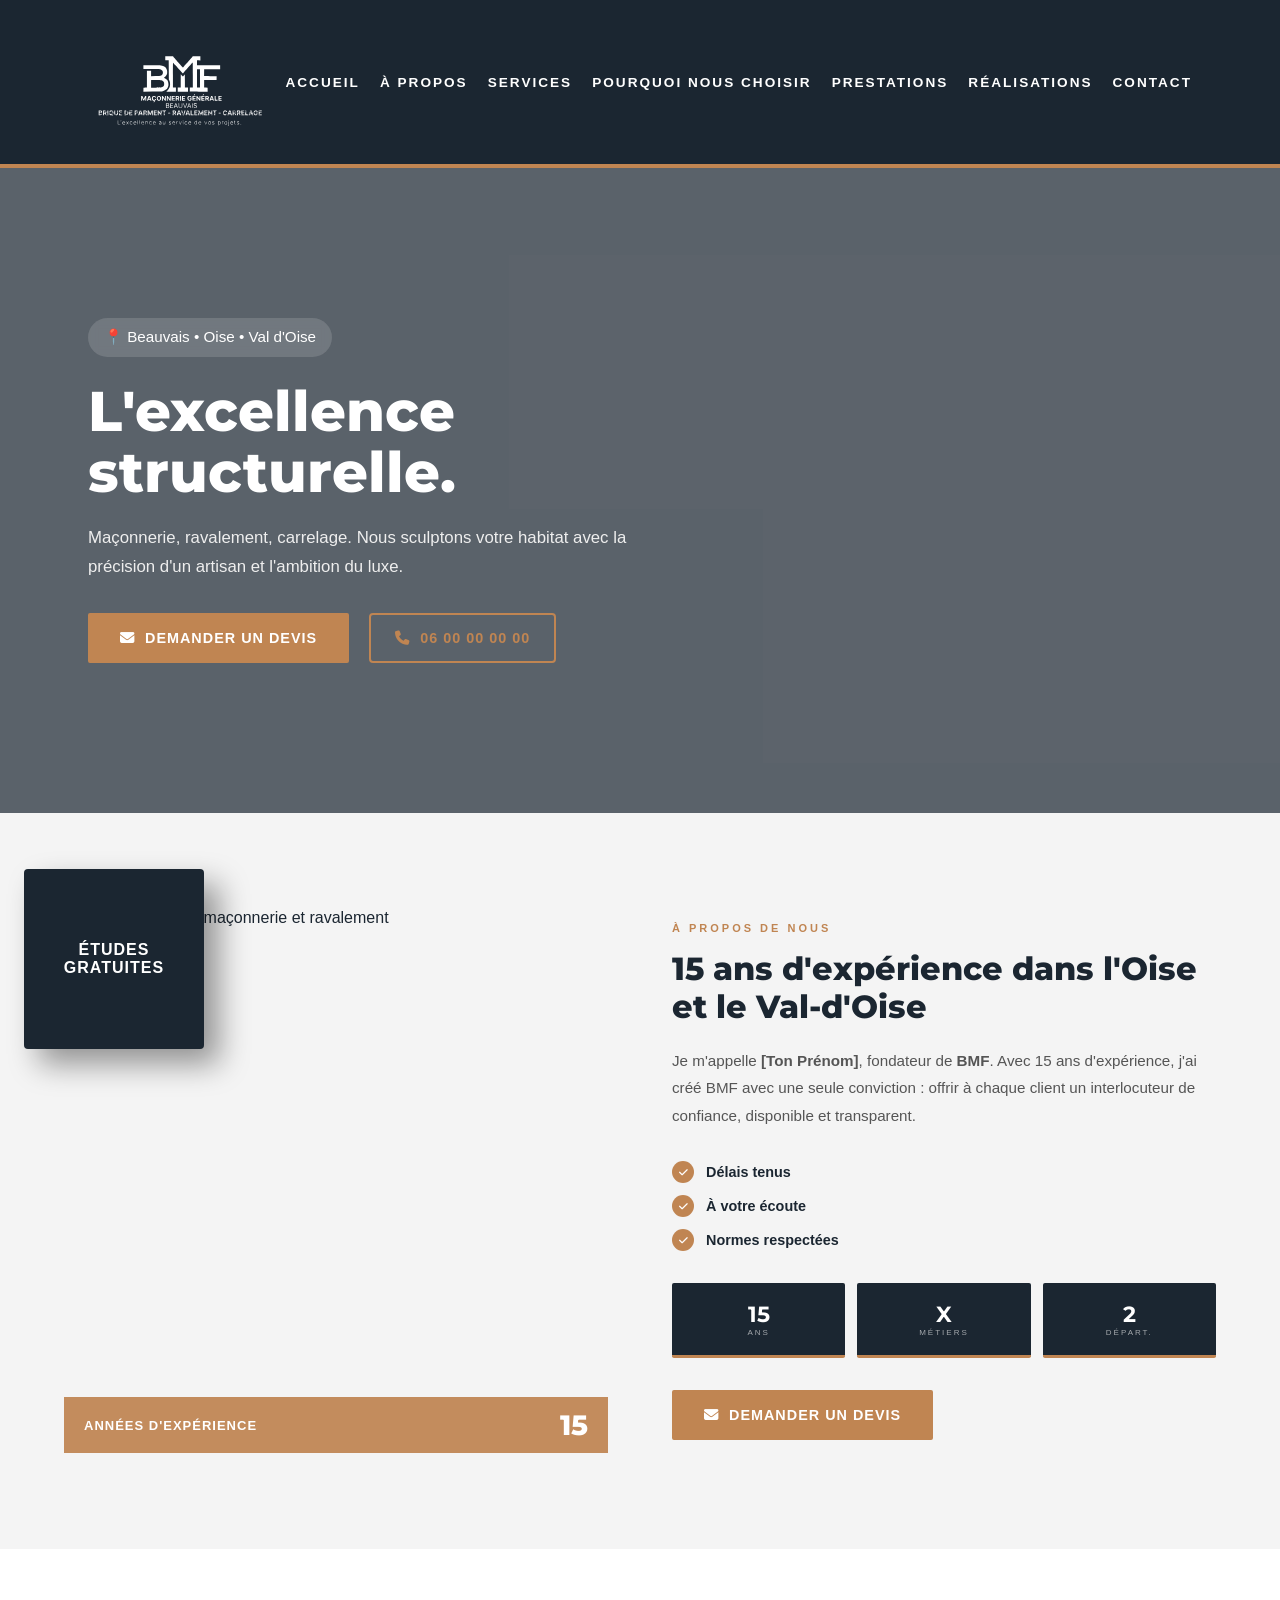
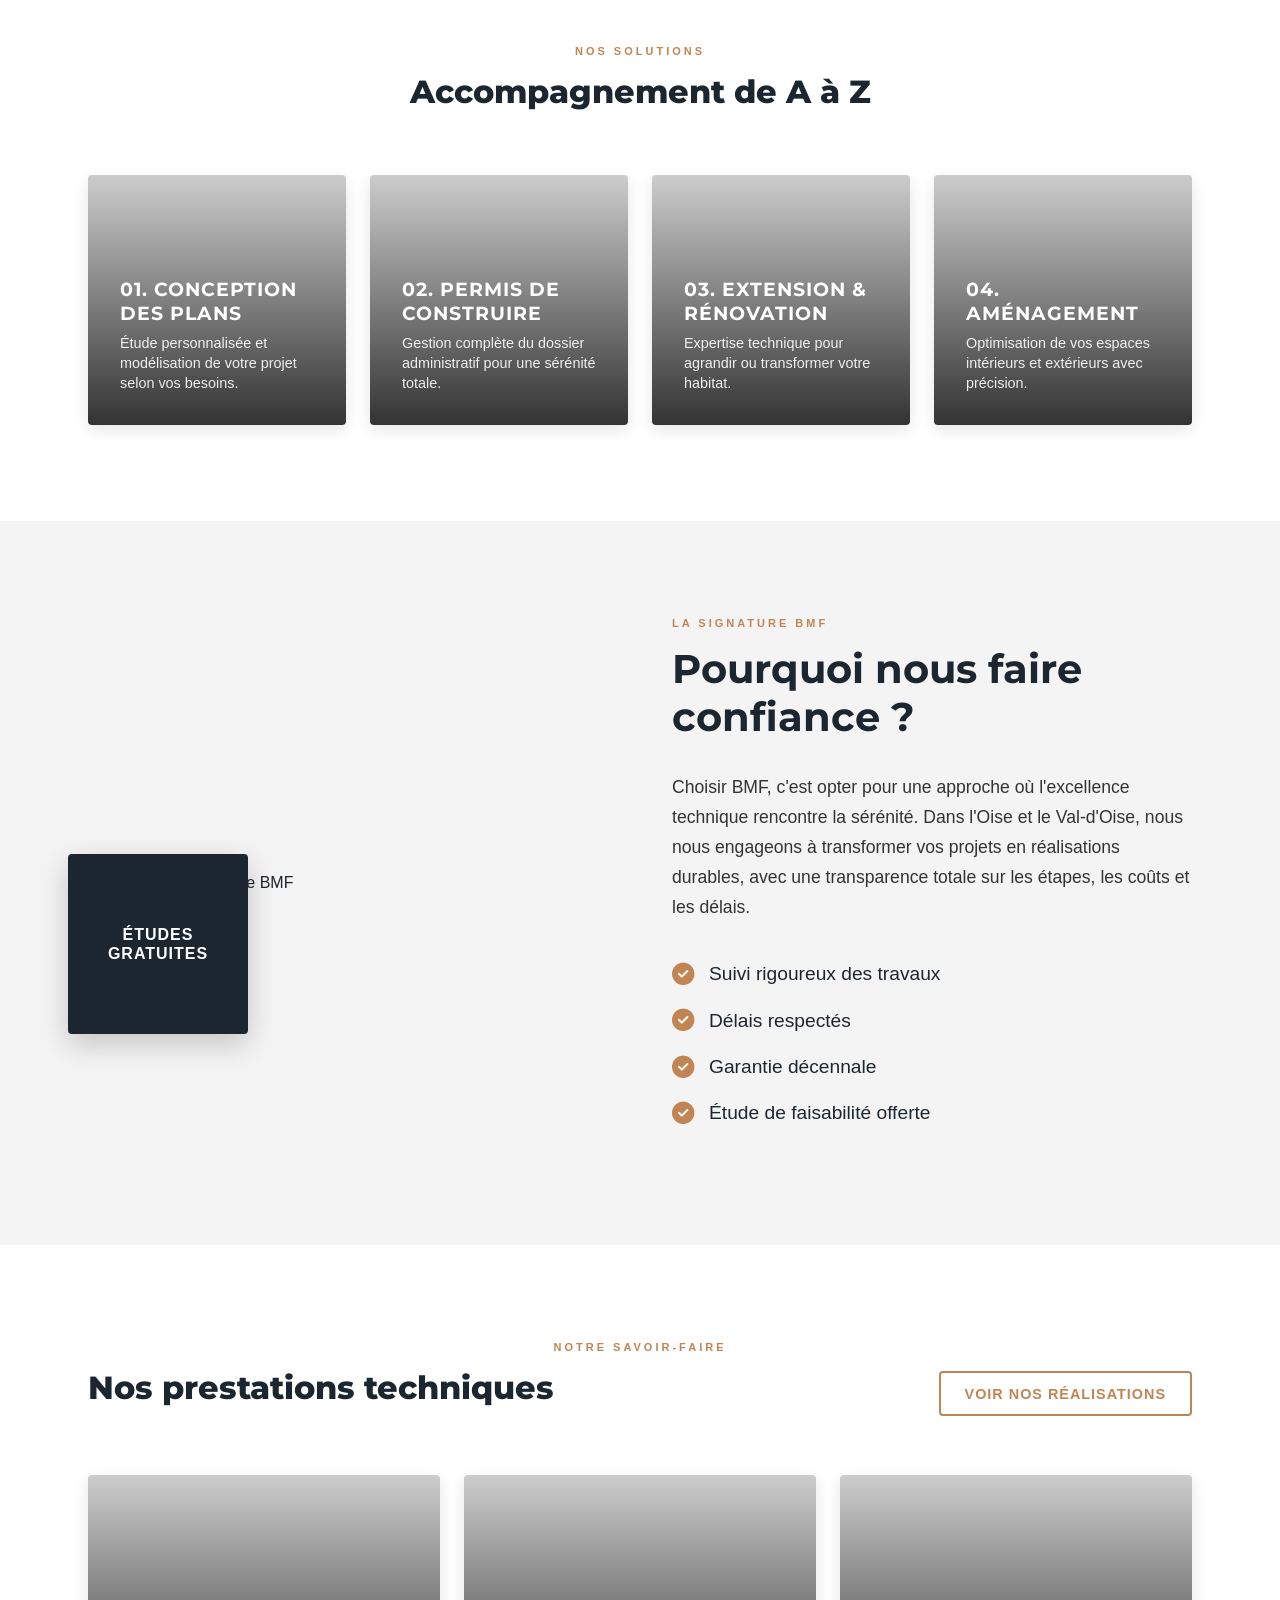
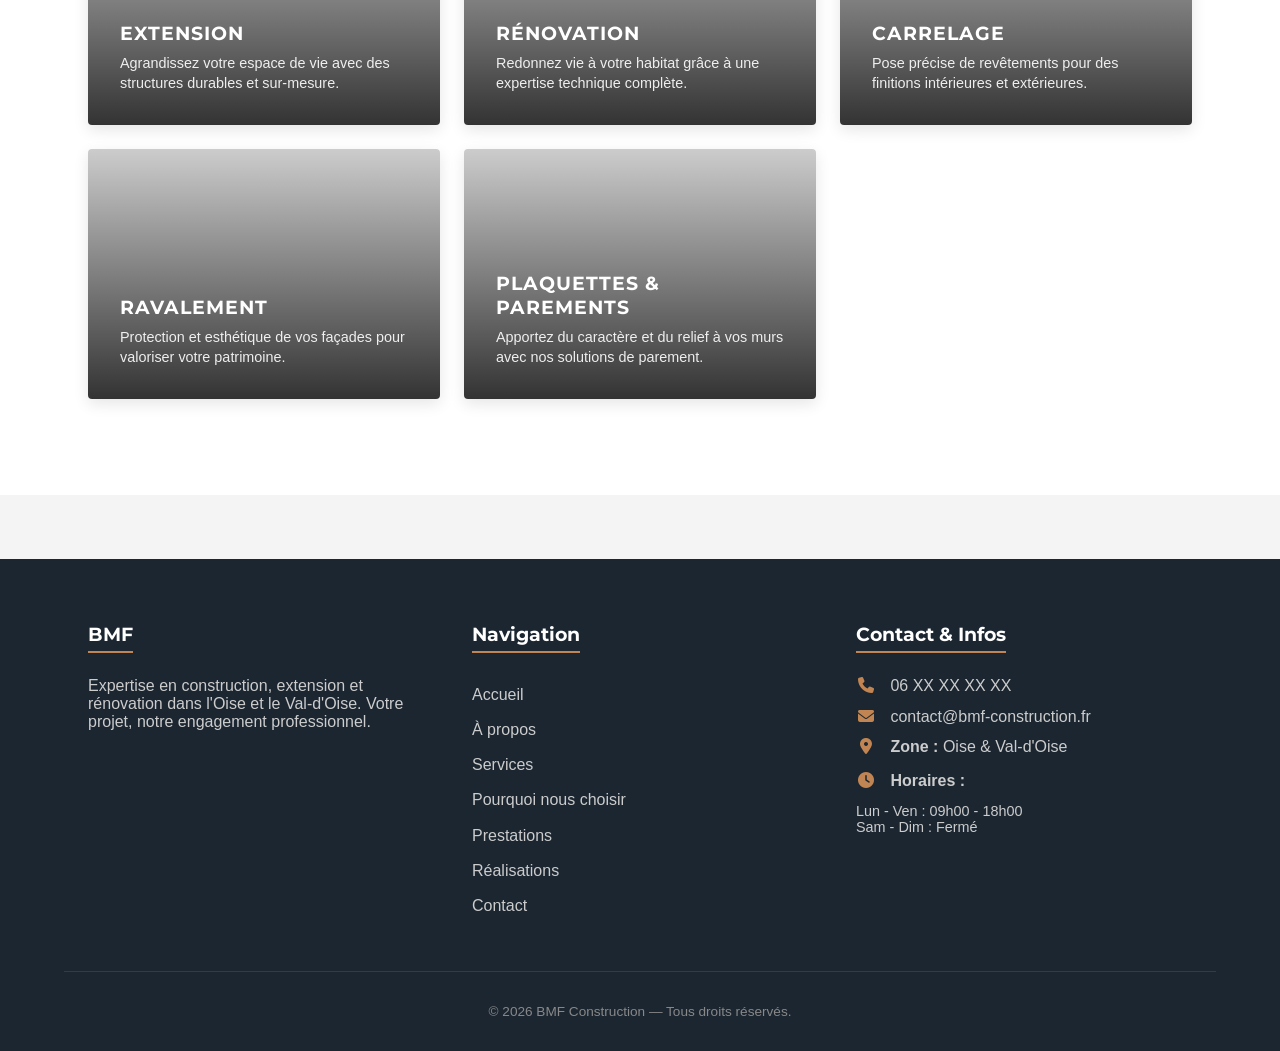
==== index.html @ 0faadb6c "Add files via upload" ====
<!DOCTYPE html>
<html lang="fr">
<head>
  <meta charset="UTF-8">
  <meta name="viewport" content="width=device-width, initial-scale=1.0">
  <title>BMF | Maçonnerie & Expertise Luxe</title>
  <link href="https://fonts.googleapis.com/css2?family=Montserrat:wght@400;600;700;800&display=swap" rel="stylesheet">
  <link rel="stylesheet" href="style.css">
  <link rel="stylesheet" href="https://cdnjs.cloudflare.com/ajax/libs/font-awesome/6.4.0/css/all.min.css">
</head>
<body>

  <!-- ══ HEADER ══════════════════════════════════════════════ -->
  <header id="accueil">
    <div class="container nav-container">

      <div class="logo">
        <img src="img/bmf.svg" alt="Logo BMF"/>
      </div>

      <!-- Burger (visible uniquement sur mobile) -->
      <div class="menu-toggle" id="mobile-menu" aria-label="Ouvrir le menu" role="button">
        <span class="bar"></span>
        <span class="bar"></span>
        <span class="bar"></span>
      </div>

      <!-- Navigation -->
      <nav>
        <ul class="nav-links" id="nav-links">
          <li><a href="index.html">Accueil</a></li>
          <li><a href="index.html#apropos">À propos</a></li>
          <li><a href="index.html#services">Services</a></li>
          <li><a href="index.html#pourquoi">Pourquoi nous choisir</a></li>
          <li><a href="index.html#prestations">Prestations</a></li>
          <li><a href="realisations.html">Réalisations</a></li>
          <li><a href="contact.html">Contact</a></li>
        </ul>
      </nav>

    </div>
  </header>

  <!-- ══ HERO ════════════════════════════════════════════════ -->
  <section class="hero" style="background-image: url(img/ext10.JPG);">
    <div class="hero-overlay"></div>
    <div class="container hero-content">
      <div class="location-badge">
        <span>📍 Beauvais • Oise • Val d'Oise</span>
      </div>
      <h1>L'excellence <br> structurelle.</h1>
      <p class="hero-text">Maçonnerie, ravalement, carrelage. Nous sculptons votre habitat avec la précision d'un artisan et l'ambition du luxe.</p>
      <div class="hero-buttons">
        <a href="contact.html" class="btn btn-primary">
          <i class="fa-solid fa-envelope"></i> Demander un devis
        </a>
        <a href="tel:0000000000" class="btn btn-secondary">
          <i class="fa-solid fa-phone"></i> 06 00 00 00 00
        </a>
      </div>
    </div>
  </section>

  <!-- ══ À PROPOS ════════════════════════════════════════════ -->
  <section id="apropos">
    <div class="apropos-inner">

      <div class="apropos-img-col">
        <div class="apropos-img-wrap">
          <img src="img/ext10.JPG" alt="Chantier BMF — maçonnerie et ravalement">
          <div class="apropos-badge">
            <p>Études<br>gratuites</p>
          </div>
          <div class="apropos-exp-bar">
            <span>Années d'expérience</span>
            <span>15</span>
          </div>
        </div>
      </div>

      <div class="apropos-text-col">
        <p class="apropos-eyebrow">À propos de nous</p>
        <h2 class="apropos-title">15 ans d'expérience dans l'Oise et le Val-d'Oise</h2>
        <p class="apropos-intro">Je m'appelle <strong>[Ton Prénom]</strong>, fondateur de <strong>BMF</strong>. Avec 15 ans d'expérience, j'ai créé BMF avec une seule conviction : offrir à chaque client un interlocuteur de confiance, disponible et transparent.</p>

        <ul class="apropos-checks">
          <li><span class="apropos-check-icon"><i class="fa fa-check"></i></span>Délais tenus</li>
          <li><span class="apropos-check-icon"><i class="fa fa-check"></i></span>À votre écoute</li>
          <li><span class="apropos-check-icon"><i class="fa fa-check"></i></span>Normes respectées</li>
        </ul>

        <div class="apropos-stats">
          <div class="apropos-stat"><h3>15</h3><p>ANS</p></div>
          <div class="apropos-stat"><h3>X</h3><p>MÉTIERS</p></div>
          <div class="apropos-stat"><h3>2</h3><p>DÉPART.</p></div>
        </div>

        <a href="contact.html" class="btn btn-primary">
          <i class="fa-solid fa-envelope"></i> Demander un devis
        </a>
      </div>

    </div>
  </section>

  <!-- ══ SERVICES ════════════════════════════════════════════ -->
  <section id="services">
    <div class="container">
      <p class="apropos-eyebrow" style="text-align: center;">Nos solutions</p>
      <h2 class="apropos-title" style="text-align: center; margin-bottom: 4rem;">Accompagnement de A à Z</h2>

      <div class="services-grid services-grid-4">
        <div class="service-card service-01">
          <div class="service-card-bg"></div>
          <div class="service-card-content">
            <h3>01. Conception des plans</h3>
            <p>Étude personnalisée et modélisation de votre projet selon vos besoins.</p>
          </div>
        </div>
        <div class="service-card service-02">
          <div class="service-card-bg"></div>
          <div class="service-card-content">
            <h3>02. Permis de construire</h3>
            <p>Gestion complète du dossier administratif pour une sérénité totale.</p>
          </div>
        </div>
        <div class="service-card service-03">
          <div class="service-card-bg"></div>
          <div class="service-card-content">
            <h3>03. Extension & Rénovation</h3>
            <p>Expertise technique pour agrandir ou transformer votre habitat.</p>
          </div>
        </div>
        <div class="service-card service-04">
          <div class="service-card-bg"></div>
          <div class="service-card-content">
            <h3>04. Aménagement</h3>
            <p>Optimisation de vos espaces intérieurs et extérieurs avec précision.</p>
          </div>
        </div>
      </div>
    </div>
  </section>

  <!-- ══ POURQUOI NOUS ════════════════════════════════════════ -->
  <section id="pourquoi">
    <div class="container pourquoi-container">

      <div class="pourquoi-image-wrapper">
        <div class="apropos-badge">
          <p>ÉTUDES<br>GRATUITES</p>
        </div>
        <img src="img/ext10.JPG" alt="Excellence technique BMF">
      </div>

      <div class="pourquoi-content">
        <p class="apropos-eyebrow">La signature BMF</p>
        <h2 class="apropos-title">Pourquoi nous faire confiance ?</h2>
        <p class="pourquoi-text">Choisir BMF, c'est opter pour une approche où l'excellence technique rencontre la sérénité. Dans l'Oise et le Val-d'Oise, nous nous engageons à transformer vos projets en réalisations durables, avec une transparence totale sur les étapes, les coûts et les délais.</p>
        <ul class="pourquoi-list-v2">
          <li><i class="fa-solid fa-check-circle"></i> Suivi rigoureux des travaux</li>
          <li><i class="fa-solid fa-check-circle"></i> Délais respectés</li>
          <li><i class="fa-solid fa-check-circle"></i> Garantie décennale</li>
          <li><i class="fa-solid fa-check-circle"></i> Étude de faisabilité offerte</li>
        </ul>
      </div>

    </div>
  </section>

  <!-- ══ PRESTATIONS ══════════════════════════════════════════ -->
  <section id="prestations">
    <div class="container">
      <p class="apropos-eyebrow" style="text-align: center;">Notre savoir-faire</p>
      <div style="display: flex; justify-content: space-between; align-items: baseline; margin-bottom: 3rem;">
        <h2 class="apropos-title">Nos prestations techniques</h2>
        <a href="realisations.html" class="btn btn-secondary">Voir nos réalisations</a>
      </div>

      <div class="services-grid services-grid-3">
        <div class="service-card prest-01">
          <div class="service-card-bg"></div>
          <div class="service-card-content"><h3>Extension</h3><p>Agrandissez votre espace de vie avec des structures durables et sur-mesure.</p></div>
        </div>
        <div class="service-card prest-02">
          <div class="service-card-bg"></div>
          <div class="service-card-content"><h3>Rénovation</h3><p>Redonnez vie à votre habitat grâce à une expertise technique complète.</p></div>
        </div>
        <div class="service-card prest-03">
          <div class="service-card-bg"></div>
          <div class="service-card-content"><h3>Carrelage</h3><p>Pose précise de revêtements pour des finitions intérieures et extérieures.</p></div>
        </div>
        <div class="service-card prest-04">
          <div class="service-card-bg"></div>
          <div class="service-card-content"><h3>Ravalement</h3><p>Protection et esthétique de vos façades pour valoriser votre patrimoine.</p></div>
        </div>
        <div class="service-card prest-05">
          <div class="service-card-bg"></div>
          <div class="service-card-content"><h3>Plaquettes & Parements</h3><p>Apportez du caractère et du relief à vos murs avec nos solutions de parement.</p></div>
        </div>
      </div>
    </div>
  </section>

  <!-- ══ FOOTER ═══════════════════════════════════════════════ -->
  <footer id="footer">
    <div class="container footer-grid">

      <div class="footer-col">
        <h3>BMF</h3>
        <p>Expertise en construction, extension et rénovation dans l'Oise et le Val-d'Oise. Votre projet, notre engagement professionnel.</p>
      </div>

      <div class="footer-col">
        <h3>Navigation</h3>
        <ul>
          <li><a href="index.html">Accueil</a></li>
          <li><a href="index.html#apropos">À propos</a></li>
          <li><a href="index.html#services">Services</a></li>
          <li><a href="index.html#pourquoi">Pourquoi nous choisir</a></li>
          <li><a href="index.html#prestations">Prestations</a></li>
          <li><a href="realisations.html">Réalisations</a></li>
          <li><a href="contact.html">Contact</a></li>
        </ul>
      </div>

      <div class="footer-col">
        <h3>Contact & Infos</h3>
        <p><i class="fa-solid fa-phone"></i> 06 XX XX XX XX</p>
        <p><i class="fa-solid fa-envelope"></i> contact@bmf-construction.fr</p>
        <p><i class="fa-solid fa-location-dot"></i> <strong>Zone :</strong> Oise & Val-d'Oise</p>
        <div style="margin-top: 1rem;">
          <p><i class="fa-solid fa-clock"></i> <strong>Horaires :</strong></p>
          <p style="font-size: 0.9rem; margin-bottom: 0;">Lun - Ven : 09h00 - 18h00</p>
          <p style="font-size: 0.9rem;">Sam - Dim : Fermé</p>
        </div>
      </div>

    </div>
    <div class="footer-bottom">
      <p>&copy; 2026 BMF Construction — Tous droits réservés.</p>
    </div>
  </footer>

  <!-- ══ SCRIPT MENU BURGER ══════════════════════════════════ -->
  <script>
    const burger = document.getElementById('mobile-menu');
    const navLinks = document.getElementById('nav-links');

    burger.addEventListener('click', function () {
      navLinks.classList.toggle('active');
      burger.classList.toggle('open');
    });

    // Ferme le menu au clic sur un lien (pratique sur mobile)
    navLinks.querySelectorAll('a').forEach(function(link) {
      link.addEventListener('click', function () {
        navLinks.classList.remove('active');
        burger.classList.remove('open');
      });
    });
  </script>

</body>
</html>
---- style.css ----
/* ============================================================
   BMF — Feuille de styles principale
   ============================================================ */

/* ── Variables ────────────────────────────────────────────── */
:root {
  --font-logo:    'Montserrat', sans-serif;
  --font-texte:   'Inter', sans-serif;
  --primary-blue: #1B2631;
  --accent-terra: #C08552;
  --accent-dark:  #A07044;
  --bg-light:     #F4F4F4;
  --white:        #FFFFFF;
}

/* ── Reset ────────────────────────────────────────────────── */
* { margin: 0; padding: 0; box-sizing: border-box; }

body {
  font-family: var(--font-texte);
  background-color: var(--bg-light);
  color: var(--primary-blue);
}

/* ── Header ───────────────────────────────────────────────── */
header {
  background-color: var(--primary-blue);
  padding: 2rem 5%;
  border-bottom: 4px solid var(--accent-terra);
  position: sticky;
  top: 0;
  z-index: 1000;
}

.nav-container {
  display: flex;
  justify-content: space-between;
  align-items: center;
  max-width: 1200px;
  margin: 0 auto;
  position: relative;
}

/* Logo image SVG en blanc */
.logo img {
  height: 100px;
  width: auto;
  max-width: 100%;
  display: block;
  filter: brightness(0) invert(1);
  transition: filter 0.3s ease;
}

.logo img:hover {
  /* Passe au terracotta au survol via un filtre CSS */
  filter: brightness(0) saturate(100%) invert(58%) sepia(42%) saturate(600%) hue-rotate(345deg) brightness(95%);
}

/* Navigation */
nav {
  display: flex;
  align-items: center;
}

.nav-links {
  display: flex;
  list-style: none;
  gap: 20px;
}

.nav-links a {
  color: var(--white);
  text-decoration: none;
  font-size: 0.85rem;
  font-weight: 600;
  text-transform: uppercase;
  letter-spacing: 2px;
  transition: color 0.3s;
}

.nav-links a:hover {
  color: var(--accent-terra);
}

/* --- MENU BURGER MOBILE --- */
.menu-toggle {
  display: none;
  flex-direction: column;
  justify-content: center;
  gap: 5px;
  cursor: pointer;
  padding: 4px;
  z-index: 1100;
}

.bar {
  display: block;
  width: 26px;
  height: 3px;
  background-color: var(--white);
  border-radius: 2px;
  transition: all 0.3s ease;
  transform-origin: center;
}

/* Animation burger → croix */
.menu-toggle.open .bar:nth-child(1) { transform: translateY(8px) rotate(45deg); }
.menu-toggle.open .bar:nth-child(2) { opacity: 0; transform: scaleX(0); }
.menu-toggle.open .bar:nth-child(3) { transform: translateY(-8px) rotate(-45deg); }

/* RESPONSIVE MOBILE */
@media (max-width: 768px) {
  .menu-toggle { display: flex; }

  nav {
    position: static;
  }

  .nav-links {
    position: absolute;
    top: 100%;
    left: 0;
    width: 100%;
    background-color: var(--primary-blue);
    flex-direction: column;
    align-items: center;
    padding: 2rem 0;
    display: none;
    border-top: 2px solid var(--accent-terra);
    box-shadow: 0 8px 24px rgba(0,0,0,0.2);
    z-index: 1000;
  }

  .nav-links.active {
    display: flex;
  }

  .nav-links li {
    margin: 0.75rem 0;
  }

  .nav-links a {
    font-size: 1rem;
    letter-spacing: 1.5px;
  }
}
/* ── Conteneur ────────────────────────────────────────────── */
.container {
  width: min(1200px, 100%);
  margin: 0 auto;
  padding: 0 1.5rem;
}

/* ── Hero ─────────────────────────────────────────────────── */
.hero {
  position: relative;
  padding: 150px 5%;
  background-size: cover;
  background-position: center;
  background-repeat: no-repeat;
  color: white;
}

.hero-overlay {
  position: absolute;
  top: 0; left: 0;
  width: 100%; height: 100%;
  background-color: rgba(27, 38, 49, 0.7);
  z-index: 1;
  pointer-events: none;
}

.hero-content {
  position: relative;
  z-index: 2;
}

.hero h1 {
  color: #ffffff;
  font-family: var(--font-logo);
  font-size: 3.5rem;
  font-weight: 800;
  line-height: 1.1;
  margin-bottom: 1.25rem;
}

/* Classe dédiée pour le paragraphe hero (évite de polluer les autres sections) */
.hero-text {
  color: #eeeeee;
  font-size: 1.05rem;
  line-height: 1.7;
  margin-bottom: 2rem;
  max-width: 560px;
}

.location-badge {
  display: inline-block;
  margin-bottom: 1.5rem;
  padding: 0.65rem 1rem;
  background: rgba(255,255,255,0.14);
  color: #FFFFFF;
  border-radius: 999px;
  font-size: 0.95rem;
  backdrop-filter: blur(5px);
}

.hero-buttons {
  display: flex;
  gap: 20px;
  position: relative;
  z-index: 10;
  pointer-events: auto;
}

/* ── Boutons ──────────────────────────────────────────────── */
.btn {
  display: inline-flex;
  align-items: center;
  padding: 15px 30px;
  text-decoration: none;
  font-family: var(--font-texte);
  font-weight: 600;
  font-size: 0.9rem;
  text-transform: uppercase;
  letter-spacing: 1px;
  border-radius: 2px;
  transition: all 0.3s ease;
  cursor: pointer;
  border: 2px solid transparent;
}

.btn i {
  margin-right: 10px;
}

.btn-primary {
  background-color: var(--accent-terra);
  color: var(--white);
  border-color: var(--accent-terra);
}

.btn-primary:hover {
  background-color: var(--accent-dark);
  border-color: var(--accent-dark);
  color: var(--white);
}

.btn-secondary {
  background-color: transparent;
  border-color: var(--accent-terra);
  color: var(--accent-terra);
}

.btn-secondary:hover {
  background-color: var(--accent-terra);
  color: var(--white);
}

/* ── Section À propos ─────────────────────────────────────── */
#apropos {
  padding: 6rem 5%;
  background-color: var(--bg-light);
}

.apropos-inner {
  max-width: 1200px;
  margin: 0 auto;
  display: grid;
  grid-template-columns: 1fr 1fr;
  gap: 4rem;
  align-items: center;
}

/* Colonne image (gauche) */
.apropos-img-col {
  position: relative;
  padding: 0;
}

.apropos-img-wrap {
  position: relative;
  border-radius: 4px;
  overflow: visible;
  min-height: 480px;
  aspect-ratio: 1 / 1;
  width: 100%;
}

.apropos-img-wrap img {
  width: 100%;
  height: 100%;
  object-fit: cover;
  display: block;
  min-height: 480px;
  border-radius: 4px;
}

/* Badge "Études gratuites" */
.apropos-badge {
  position: absolute;
  top: -40px;
  left: -40px;
  background: var(--primary-blue);
  border-radius: 4px;
  padding: 1rem;
  width: 180px;
  height: 180px;
  
  box-shadow: 15px 15px 30px rgba(0,0,0,0.4);
  z-index: 10;
  display: flex;
  align-items: center;      /* Centre verticalement */
  justify-content: center;  /* Centre horizontalement */
}

.apropos-badge p {
  font-family: var(--font-texte);
  font-size: 16px;
  font-weight: 800;
  color: var(--white);
  text-transform: uppercase;
  letter-spacing: 1px;
  padding: 10px ;
  text-align: center;
}



/* Barre terracotta en bas de l'image */
.apropos-exp-bar {
  position: absolute;
  bottom: 0; left: 0; right: 0;
  background: rgba(192, 133, 82, 0.93);
  padding: 14px 20px;
  display: flex;
  align-items: center;
  justify-content: space-between;
}

.apropos-exp-bar span:first-child {
  font-family: var(--font-texte);
  font-size: 13px;
  font-weight: 600;
  color: var(--white);
  text-transform: uppercase;
  letter-spacing: 1px;
}

.apropos-exp-bar span:last-child {
  font-family: var(--font-logo);
  font-size: 28px;
  font-weight: 800;
  color: var(--white);
  line-height: 1;
}

/* Colonne texte (droite) */
.apropos-eyebrow {
  font-family: var(--font-texte);
  font-size: 11px;
  font-weight: 600;
  text-transform: uppercase;
  letter-spacing: 3px;
  color: var(--accent-terra);
  margin-bottom: 1rem;
}

.apropos-title {
  font-family: var(--font-logo);
  font-size: 2rem;
  font-weight: 800;
  color: var(--primary-blue);
  line-height: 1.2;
  margin-bottom: 1.25rem;
}

.apropos-intro {
  font-family: var(--font-texte);
  font-size: 0.95rem;
  color: #555555;
  line-height: 1.8;
  margin-bottom: 2rem;
}

/* Points forts */
.apropos-checks {
  list-style: none;
  padding: 0;
  margin: 0 0 2rem;
  display: flex;
  flex-direction: column;
  gap: 12px;
}

.apropos-checks li {
  display: flex;
  align-items: center;
  gap: 12px;
  font-family: var(--font-texte);
  font-size: 0.9rem;
  font-weight: 600;
  color: var(--primary-blue);
}

.apropos-check-icon {
  width: 22px;
  height: 22px;
  min-width: 22px;
  border-radius: 50%;
  background-color: var(--accent-terra);
  display: flex;
  align-items: center;
  justify-content: center;
}

.apropos-check-icon i {
  font-size: 10px;
  color: var(--white);
}

/* Statistiques */
.apropos-stats {
  display: grid;
  grid-template-columns: repeat(3, 1fr);
  gap: 12px;
  margin-bottom: 2rem;
}

.apropos-stat {
  background-color: var(--primary-blue);
  border-bottom: 3px solid var(--accent-terra);
  border-radius: 2px;
  padding: 1.1rem 0.75rem;
  text-align: center;
}

.apropos-stat h3 {
  font-family: var(--font-logo);
  font-size: 1.4rem;
  font-weight: 700;
  color: var(--white);
  margin-bottom: 0px;
}

.apropos-stat p {
  font-family: var(--font-texte);
  font-size: 8px;
  text-transform: uppercase;
  letter-spacing: 2px;
  color: rgba(255,255,255,0.6);
  margin: 0;
}

/* ── Responsive ───────────────────────────────────────────── */
@media (max-width: 900px) {
  .nav-container {
    flex-wrap: wrap;
    gap: 1rem;
  }

  .nav-links {
    flex-wrap: wrap;
    gap: 1rem;
    justify-content: center;
  }

  .hero {
    padding: 120px 5%;
  }

  .hero h1 {
    font-size: 2.5rem;
  }

  .apropos-inner {
    grid-template-columns: 1fr;
    gap: 2.5rem;
  }

  .apropos-img-wrap,
  .apropos-img-wrap img {
    min-height: 320px;
  }

  .apropos-title {
    font-size: 1.65rem;
  }
}

@media (max-width: 640px) {
  .hero {
    padding: 90px 4%;
    text-align: center;
  }

  .hero h1 {
    font-size: 2rem;
  }

  .hero-text {
    margin: 0 auto 2rem;
  }

  .hero-buttons {
    flex-direction: column;
    align-items: stretch;
  }

  .btn {
    width: 100%;
    justify-content: center;
  }
}

@media (max-width: 480px) {
  #apropos {
    padding: 4rem 4%;
  }

  .apropos-stat h3 {
    font-size: 1.3rem;
  }
}


#services { 
  padding: 6rem 5%; 
  background-color: var(--white);
}

.services-grid {
  display: grid;
  grid-template-columns: repeat(4, 1fr);
  gap: 1.5rem;
}

.service-card {
  position: relative; /* Obligatoire pour le fond */
  min-height: 250px; /* Hauteur minimale pour les photos */
  border-radius: 4px;
  overflow: hidden; /* Pour que l'image ne dépasse pas des coins arrondis */
  display: flex;
  align-items: flex-end; /* Texte en bas de la carte */
  transition: transform 0.3s ease;
  box-shadow: 0 5px 15px rgba(0,0,0,0.1);
}

/* Au survol, la carte se soulève légèrement */
.service-card:hover { transform: translateY(-5px); }

/* L'emplacement de l'image de fond */
.service-card-bg {
  position: absolute;
  top: 0; left: 0; width: 100%; height: 100%;
  background-size: cover;
  background-position: center;
  z-index: 1;
  transition: transform 0.5s ease; /* Effet de zoom au survol */
}

/* Overlay sombre pour la lisibilité du texte (filtre) */
.service-card::after {
  content: '';
  position: absolute;
  top: 0; left: 0; width: 100%; height: 100%;
  background: linear-gradient(to top, rgba(0,0,0,0.8), rgba(0,0,0,0.2)); /* Dégradé sombre */
  z-index: 2;
}

/* Le contenu textuel (au-dessus de l'image) */
.service-card-content {
  position: relative;
  z-index: 3;
  padding: 2rem;
  color: var(--white); /* Texte en blanc pour le contraste */
  width: 100%;
}

.service-card h3 {
  font-family: var(--font-logo);
  font-size: 1.2rem;
  margin-bottom: 0.5rem;
  text-transform: uppercase;
  letter-spacing: 1px;
}

.service-card p {
  font-size: 0.9rem;
  line-height: 1.4;
  opacity: 0.9;
}

/* --- RÉSERVATION DES EMPLACEMENTS D'IMAGES --- */
/* Remplace 'chemin/vers/image1.jpg' par tes vrais fichiers */

.service-01 .service-card-bg { 
  background-image: url('img/ext10.JPG'); /* Exemple: plans d'architecture */
}
.service-02 .service-card-bg { 
  background-image: url('img/ext10.JPG'); /* Exemple: dossier administratif */
}
.service-03 .service-card-bg { 
  background-image: url('img/ext10.JPG'); /* Exemple: gros oeuvre rénovation */
}
.service-04 .service-card-bg { 
  background-image: url('img/ext10.JPG'); /* Exemple: intérieur design */
}

/* Effet zoom de l'image au survol */
.service-card:hover .service-card-bg { transform: scale(1.1); }


@media (max-width: 992px) {
  .services-grid-4 { grid-template-columns: repeat(2, 1fr); }
}
@media (max-width: 576px) {
  .services-grid-4 { grid-template-columns: 1fr; }
}

#pourquoi {
  padding: 6rem 5%;
  background-color: var(--bg-light); /* Fond gris clair comme À Propos */
}

/* --- Layout Flexbox comme À Propos --- */
.pourquoi-container {
  display: flex;
  align-items: center; /* Centre verticalement image et texte */
  gap: 4rem; /* Espace entre l'image et le texte */
}

/* --- Partie Image (Gauche) --- */
.pourquoi-image-wrapper {
  position: relative;
  flex: 1; /* Prend 50% de la largeur */
}

.pourquoi-image-wrapper img {
  width: 100%;
  height: auto;
  border-radius: 4px; /* Coins arrondis comme À Propos */
}

/* Le badge "Études Gratuites" réutilisé */
.pourquoi-image-wrapper .apropos-badge {
  position: absolute;
  top: -20px; /* Positionnement comme À Propos */
  left: -20px;
  background-color: var(--primary-blue); /* Le bleu foncé */
  color: var(--white);
  padding: 2rem;
  text-align: center;
  border-radius: 4px;
  font-weight: 600;
  box-shadow: 0 10px 30px rgba(0,0,0,0.2);
}

.pourquoi-image-wrapper .apropos-badge p {
  margin: 0;
  line-height: 1.2;
}

/* --- Partie Contenu (Droite) --- */
.pourquoi-content {
  flex: 1; /* Prend les autres 50% de la largeur */
}

.pourquoi-content h2.apropos-title {
  font-size: 2.5rem;
  font-weight: 700;
  line-height: 1.2;
  margin-top: 0.5rem;
  margin-bottom: 2rem;
  color: var(--primary-blue);
}

.pourquoi-text {
  font-size: 1.1rem;
  line-height: 1.7;
  color: #333;
  margin-bottom: 2.5rem;
}

/* --- Liste de checks --- */
.pourquoi-list-v2 {
  list-style: none;
  padding: 0;
}

.pourquoi-list-v2 li {
  display: flex;
  align-items: center;
  margin-bottom: 1.5rem;
  font-size: 1.2rem;
  color: var(--primary-blue);
  font-weight: 500;
}

.pourquoi-list-v2 i {
  color: var(--accent-terra); /* La couleur terracotta */
  font-size: 1.4rem;
  margin-right: 15px;
}

/* --- Adaptation Mobile --- */
@media (max-width: 992px) {
  .pourquoi-container {
    flex-direction: column-reverse; /* Image au-dessus sur mobile */
    gap: 3rem;
  }
}

#prestations { 
  padding: 6rem 5%; 
  background-color: var(--white);
}

/* Grille 4 colonnes (section Services) */
.services-grid-4 {
  display: grid;
  grid-template-columns: repeat(4, 1fr);
  gap: 1.5rem;
}

/* Grille 3 colonnes (section Prestations) */
.services-grid-3 {
  display: grid;
  grid-template-columns: repeat(3, 1fr);
  gap: 1.5rem;
}

/* Réservation des images pour les nouvelles prestations */
.prest-01 .service-card-bg { background-image: url('img/extension.jpg'); }
.prest-02 .service-card-bg { background-image: url('img/renovation.jpg'); }
.prest-03 .service-card-bg { background-image: url('img/carrelage.jpg'); }
.prest-04 .service-card-bg { background-image: url('img/ravalement.jpg'); }
.prest-05 .service-card-bg { background-image: url('img/parement.jpg'); }

@media (max-width: 992px) {
  .services-grid-3 { grid-template-columns: repeat(2, 1fr); }
}
@media (max-width: 576px) {
  .services-grid-3 { grid-template-columns: 1fr; }
}

.btn-secondary {
  padding: 0.8rem 1.5rem;
  background-color: transparent;
  border: 2px solid var(--accent-terra);
  color: var(--accent-terra);
  font-weight: 600;
  text-decoration: none;
  border-radius: 4px;
  transition: all 0.3s ease;
}

.btn-secondary:hover {
  background-color: var(--accent-terra);
  color: var(--white);
}

#footer {
  background-color: var(--primary-blue);
  color: var(--white);
  padding: 4rem 5% 2rem 5%;
  margin-top: 4rem;
}

.footer-grid {
  display: grid;
  grid-template-columns: repeat(3, 1fr);
  gap: 3rem;
  margin-bottom: 3rem;
}

.footer-col h3 {
  margin-bottom: 1.5rem;
  font-family: var(--font-logo); /* Utilise la police de ton logo/titres */
  border-bottom: 2px solid var(--accent-terra);
  display: inline-block;
  padding-bottom: 0.3rem;
  color: var(--white);
}

.footer-col ul { list-style: none; padding: 0; }

.footer-col li a {
  color: #ccc;
  text-decoration: none;
  line-height: 2.2;
  transition: 0.3s;
}

.footer-col li a:hover { color: var(--accent-terra); }

.footer-col p { color: #ccc; margin-bottom: 0.8rem; }

.footer-col i {
  color: var(--accent-terra);
  margin-right: 10px;
  width: 20px;
  text-align: center;
}

.footer-bottom {
  text-align: center;
  border-top: 1px solid rgba(255,255,255,0.1);
  padding-top: 2rem;
  font-size: 0.85rem;
  color: #888;
}

/* Responsive : passage en 1 colonne sur mobile */
@media (max-width: 768px) {
  .footer-grid { grid-template-columns: 1fr; gap: 2rem; }
}

/* Container de la galerie */
.gallery {
  display: grid;
  /* Crée une grille qui s'adapte, avec un espacement de 20px */
  grid-template-columns: repeat(auto-fit, minmax(250px, 300px));
  justify-content: center; /* Centre la grille dans la page */
  gap: 20px;
  padding: 2rem;
  max-width: 1000px; /* Limite la largeur pour ne pas que ça s'étale trop */
  margin: 0 auto;    /* Centre le bloc entier sur la page */
}

/* Style des items (les boites autour des photos) */
.gallery-item {
  width: 100%;
  display: flex;
  justify-content: center;
}

/* Style de l'image elle-même */
.gallery-item img {
  width: 100%;
  height: 200px; /* Hauteur fixe pour l'uniformité */
  object-fit: cover;
  border-radius: 10px;
  box-shadow: 0 4px 8px rgba(0,0,0,0.1); /* Petit effet d'ombre sympa */
}

.gallery-item img:hover {
  transform: scale(1.05); /* Petit effet zoom élégant */
}


/* Container des filtres pour bien les espacer */
.gallery-filters {
  display: flex;
  justify-content: center;
  gap: 1.5rem; /* Un peu plus d'espace entre les boutons */
  margin-bottom: 3rem;
  margin-top: 1rem;
}

/* Style de base des boutons (Bien Arrondi) */
.filter-btn {
  background: transparent;
  border: 2px solid #ddd; /* Bordure grise discrète */
  color: #555; /* Texte gris */
  padding: 0.8rem 2rem; /* Plus d'espace intérieur pour un look plus généreux */
  
  /* --- ICI LA MODIFICATION POUR ARRONDIR --- */
  border-radius: 30px; /* Un gros rayon pour des bords très arrondis (style pilule) */
  /* ------------------------------------------- */
  
  cursor: pointer;
  font-weight: 500;
  font-size: 1rem;
  font-family: var(--font-primary);
  transition: all 0.3s ease; /* Transition douce pour l'effet au survol */
}

/* Effet au survol (Hover) */
.filter-btn:hover {
  border-color: var(--accent-terra); /* Bordure terra cotta */
  color: var(--accent-terra); /* Texte terra cotta */
  background-color: rgba(var(--accent-terra-rgb), 0.1); /* Léger fond coloré (optionnel) */
}

/* Style pour le bouton actif (cliqué) */
.filter-btn.active {
  background-color: var(--accent-terra);
  border-color: var(--accent-terra);
  color: var(--white); /* Texte blanc */
}




/* ============================================================
   PAGE CONTACT
   ============================================================ */

/* ── Hero contact ─────────────────────────────────────────── */
.contact-hero {
  position: relative;
  min-height: 42vh;
  background: url('img/ext10.jpg') center/cover no-repeat;
  display: flex;
  align-items: flex-end;
  padding: 0 5% 4rem;
  overflow: hidden;
}

.contact-hero-overlay {
  position: absolute;
  inset: 0;
  background: linear-gradient(
    135deg,
    rgba(27, 38, 49, 0.92) 0%,
    rgba(27, 38, 49, 0.6) 60%,
    rgba(192, 133, 82, 0.25) 100%
  );
}

.contact-hero-content {
  position: relative;
  z-index: 2;
  max-width: 1200px;
  width: 100%;
  margin: 0 auto;
}

.contact-hero-eyebrow {
  font-size: 11px;
  font-weight: 600;
  text-transform: uppercase;
  letter-spacing: 4px;
  color: var(--accent-terra);
  margin-bottom: 0.75rem;
}

.contact-hero-title {
  font-family: var(--font-logo);
  font-size: clamp(2.5rem, 6vw, 4.5rem);
  font-weight: 800;
  color: var(--white);
  line-height: 1.05;
  margin-bottom: 1rem;
}

.contact-hero-title span {
  color: var(--accent-terra);
  position: relative;
  display: inline-block;
}

.contact-hero-title span::after {
  content: '';
  position: absolute;
  bottom: 4px;
  left: 0;
  width: 100%;
  height: 3px;
  background: var(--accent-terra);
  opacity: 0.5;
}

.contact-hero-sub {
  font-size: 0.9rem;
  color: rgba(255,255,255,0.7);
  letter-spacing: 1px;
}

.contact-hero-scroll {
  position: absolute;
  bottom: 2rem;
  right: 5%;
  z-index: 2;
}

.contact-hero-scroll span {
  display: block;
  width: 2px;
  height: 50px;
  background: linear-gradient(to bottom, transparent, var(--accent-terra));
  animation: scrollLine 1.8s ease-in-out infinite;
}

@keyframes scrollLine {
  0%   { transform: scaleY(0); transform-origin: top; }
  50%  { transform: scaleY(1); transform-origin: top; }
  51%  { transform: scaleY(1); transform-origin: bottom; }
  100% { transform: scaleY(0); transform-origin: bottom; }
}

/* ── Layout principal contact ─────────────────────────────── */
.contact-section {
  background-color: var(--bg-light);
  padding: 5rem 5%;
}

.contact-grid {
  display: grid;
  grid-template-columns: 340px 1fr;
  gap: 3.5rem;
  max-width: 1200px;
  margin: 0 auto;
  align-items: start;
}

/* ── Infos gauche ─────────────────────────────────────────── */
.contact-info {
  display: flex;
  flex-direction: column;
  gap: 0;
  position: sticky;
  top: 2rem;
}

.contact-info-block {
  display: flex;
  align-items: flex-start;
  gap: 1rem;
  padding: 1.4rem 0;
  border-bottom: 1px solid rgba(27,38,49,0.1);
}

.contact-info-block:first-child {
  padding-top: 0;
}

.contact-info-icon {
  width: 44px;
  height: 44px;
  min-width: 44px;
  border-radius: 50%;
  background: var(--primary-blue);
  display: flex;
  align-items: center;
  justify-content: center;
  border-bottom: 2px solid var(--accent-terra);
}

.contact-info-icon i {
  color: var(--accent-terra);
  font-size: 16px;
}

.contact-info-label {
  font-size: 10px;
  text-transform: uppercase;
  letter-spacing: 2px;
  color: var(--accent-terra);
  font-weight: 600;
  margin-bottom: 4px;
}

.contact-info-value {
  font-size: 0.9rem;
  font-weight: 600;
  color: var(--primary-blue);
  text-decoration: none;
  transition: color 0.2s;
}

a.contact-info-value:hover {
  color: var(--accent-terra);
}

/* Engagements */
.contact-engagements {
  margin-top: 2rem;
  background: var(--primary-blue);
  border-radius: 4px;
  padding: 1.75rem;
  border-left: 4px solid var(--accent-terra);
}

.contact-engagements-title {
  font-family: var(--font-logo);
  font-size: 0.85rem;
  font-weight: 700;
  text-transform: uppercase;
  letter-spacing: 2px;
  color: var(--accent-terra);
  margin-bottom: 1rem;
}

.contact-engagements ul {
  list-style: none;
  padding: 0;
  display: flex;
  flex-direction: column;
  gap: 0.75rem;
}

.contact-engagements li {
  display: flex;
  align-items: center;
  gap: 10px;
  font-size: 0.85rem;
  font-weight: 500;
  color: rgba(255,255,255,0.85);
}

.contact-engagements li i {
  color: var(--accent-terra);
  font-size: 12px;
  min-width: 12px;
}

/* ── Formulaire ───────────────────────────────────────────── */
.contact-form-wrapper {
  background: var(--white);
  border-radius: 4px;
  padding: 2.5rem 3rem;
  box-shadow: 0 8px 40px rgba(27,38,49,0.08);
  border-top: 4px solid var(--accent-terra);
}

.contact-form-header {
  margin-bottom: 2rem;
  padding-bottom: 1.5rem;
  border-bottom: 1px solid rgba(27,38,49,0.08);
}

.contact-form-header h2 {
  font-family: var(--font-logo);
  font-size: 1.5rem;
  font-weight: 800;
  color: var(--primary-blue);
  margin-bottom: 0.4rem;
}

.contact-form-header p {
  font-size: 0.88rem;
  color: #777;
  line-height: 1.5;
}

/* Rows 2 colonnes */
.form-row {
  display: grid;
  grid-template-columns: 1fr 1fr;
  gap: 1.25rem;
  margin-bottom: 1.25rem;
}

.form-group {
  display: flex;
  flex-direction: column;
  gap: 6px;
  margin-bottom: 1.25rem;
}

.form-row .form-group {
  margin-bottom: 0;
}

.form-group label {
  font-size: 12px;
  font-weight: 700;
  text-transform: uppercase;
  letter-spacing: 1.5px;
  color: var(--primary-blue);
}

.required {
  color: var(--accent-terra);
}

/* Input wrapper avec icône */
.input-wrapper {
  position: relative;
  display: flex;
  align-items: center;
}

.input-wrapper > i:first-child {
  position: absolute;
  left: 14px;
  color: #aaa;
  font-size: 14px;
  z-index: 1;
  pointer-events: none;
  transition: color 0.2s;
}

.input-wrapper input,
.input-wrapper select,
.input-wrapper textarea {
  width: 100%;
  padding: 12px 14px 12px 42px;
  font-family: var(--font-texte);
  font-size: 0.9rem;
  color: var(--primary-blue);
  background: #f8f8f8;
  border: 2px solid #e8e8e8;
  border-radius: 3px;
  outline: none;
  transition: border-color 0.25s, background 0.25s, box-shadow 0.25s;
  appearance: none;
  -webkit-appearance: none;
}

.input-wrapper input::placeholder,
.input-wrapper textarea::placeholder {
  color: #bbb;
  font-size: 0.85rem;
}

.input-wrapper input:focus,
.input-wrapper select:focus,
.input-wrapper textarea:focus {
  border-color: var(--accent-terra);
  background: var(--white);
  box-shadow: 0 0 0 4px rgba(192,133,82,0.1);
}

.input-wrapper input:focus ~ i,
.input-wrapper:focus-within > i:first-child {
  color: var(--accent-terra);
}

/* Select custom */
.select-wrapper {
  position: relative;
}

.select-wrapper select {
  cursor: pointer;
  padding-right: 40px;
}

.select-arrow {
  position: absolute !important;
  right: 14px !important;
  left: auto !important;
  font-size: 11px !important;
  color: #aaa !important;
  pointer-events: none;
}

/* Textarea */
.textarea-wrapper textarea {
  padding: 12px 14px 12px 42px;
  resize: vertical;
  min-height: 130px;
  line-height: 1.6;
}

.textarea-wrapper > i:first-child {
  top: 14px;
  align-self: flex-start;
}

/* États validation */
.form-group.has-error .input-wrapper input,
.form-group.has-error .input-wrapper select,
.form-group.has-error .input-wrapper textarea {
  border-color: #e74c3c;
  background: #fff8f8;
}

.form-group.is-valid .input-wrapper input,
.form-group.is-valid .input-wrapper select,
.form-group.is-valid .input-wrapper textarea {
  border-color: #27ae60;
  background: #f8fff9;
}

.form-error {
  font-size: 11px;
  color: #e74c3c;
  font-weight: 500;
  min-height: 14px;
  display: block;
}

.form-hint {
  display: flex;
  justify-content: space-between;
  align-items: flex-start;
}

.char-counter {
  font-size: 11px;
  color: #aaa;
  white-space: nowrap;
  margin-left: auto;
  padding-left: 1rem;
}

/* Checkbox RGPD */
.form-group-check {
  margin-bottom: 1.75rem;
}

.check-label {
  display: flex;
  align-items: flex-start;
  gap: 12px;
  cursor: pointer;
  font-size: 0.85rem;
  color: #555;
  line-height: 1.5;
}

.check-label input[type="checkbox"] {
  position: absolute;
  opacity: 0;
  width: 0; height: 0;
}

.checkmark {
  min-width: 20px;
  height: 20px;
  border: 2px solid #ddd;
  border-radius: 3px;
  background: #f8f8f8;
  display: flex;
  align-items: center;
  justify-content: center;
  transition: all 0.2s;
  margin-top: 1px;
}

.check-label input:checked + .checkmark {
  background: var(--accent-terra);
  border-color: var(--accent-terra);
}

.check-label input:checked + .checkmark::after {
  content: '';
  display: block;
  width: 5px;
  height: 9px;
  border: 2px solid white;
  border-top: none;
  border-left: none;
  transform: rotate(45deg) translateY(-1px);
}

/* Bouton submit */
.btn-submit {
  width: 100%;
  padding: 16px 32px;
  background: var(--primary-blue);
  color: var(--white);
  border: none;
  border-radius: 3px;
  font-family: var(--font-texte);
  font-size: 0.9rem;
  font-weight: 700;
  text-transform: uppercase;
  letter-spacing: 2px;
  cursor: pointer;
  transition: all 0.3s ease;
  position: relative;
  overflow: hidden;
  display: flex;
  align-items: center;
  justify-content: center;
  gap: 10px;
  border-bottom: 3px solid var(--accent-terra);
}

.btn-submit::before {
  content: '';
  position: absolute;
  left: 0; top: 0;
  width: 0; height: 100%;
  background: var(--accent-terra);
  transition: width 0.35s ease;
  z-index: 0;
}

.btn-submit:hover::before { width: 100%; }

.btn-submit:hover { border-bottom-color: var(--accent-dark); }

.btn-submit-text,
.btn-submit-loading {
  position: relative;
  z-index: 1;
  display: inline-flex;
  align-items: center;
  gap: 10px;
}

.btn-submit:disabled {
  cursor: not-allowed;
  opacity: 0.8;
}

/* ── Message succès ───────────────────────────────────────── */
.form-success {
  flex-direction: column;
  align-items: center;
  justify-content: center;
  text-align: center;
  padding: 3rem 2rem;
  gap: 1rem;
  animation: fadeInUp 0.5s ease;
}

@keyframes fadeInUp {
  from { opacity: 0; transform: translateY(20px); }
  to   { opacity: 1; transform: translateY(0); }
}

.form-success-icon {
  width: 72px;
  height: 72px;
  border-radius: 50%;
  background: rgba(39,174,96,0.1);
  display: flex;
  align-items: center;
  justify-content: center;
  margin-bottom: 0.5rem;
}

.form-success-icon i {
  font-size: 2.2rem;
  color: #27ae60;
}

.form-success h3 {
  font-family: var(--font-logo);
  font-size: 1.5rem;
  font-weight: 800;
  color: var(--primary-blue);
}

.form-success p {
  font-size: 0.95rem;
  color: #555;
  line-height: 1.6;
  max-width: 380px;
}

.btn-reset {
  margin-top: 0.5rem;
  padding: 12px 28px;
  background: transparent;
  border: 2px solid var(--accent-terra);
  color: var(--accent-terra);
  font-family: var(--font-texte);
  font-size: 0.85rem;
  font-weight: 600;
  text-transform: uppercase;
  letter-spacing: 1px;
  border-radius: 3px;
  cursor: pointer;
  transition: all 0.3s;
}

.btn-reset:hover {
  background: var(--accent-terra);
  color: var(--white);
}

/* ── Lien nav actif ───────────────────────────────────────── */
.nav-active {
  color: var(--accent-terra) !important;
}

/* ── Responsive contact ───────────────────────────────────── */
@media (max-width: 1024px) {
  .contact-grid {
    grid-template-columns: 280px 1fr;
    gap: 2.5rem;
  }
}

@media (max-width: 768px) {
  .contact-grid {
    grid-template-columns: 1fr;
  }

  .contact-info {
    position: static;
    display: grid;
    grid-template-columns: 1fr 1fr;
    gap: 0;
  }

  .contact-engagements {
    grid-column: 1 / -1;
  }

  .contact-form-wrapper {
    padding: 1.75rem 1.5rem;
  }

  .form-row {
    grid-template-columns: 1fr;
  }
}

@media (max-width: 480px) {
  .contact-section {
    padding: 3rem 4%;
  }

  .contact-info {
    grid-template-columns: 1fr;
  }

  .contact-hero {
    padding: 0 4% 3rem;
    min-height: 50vh;
  }
}
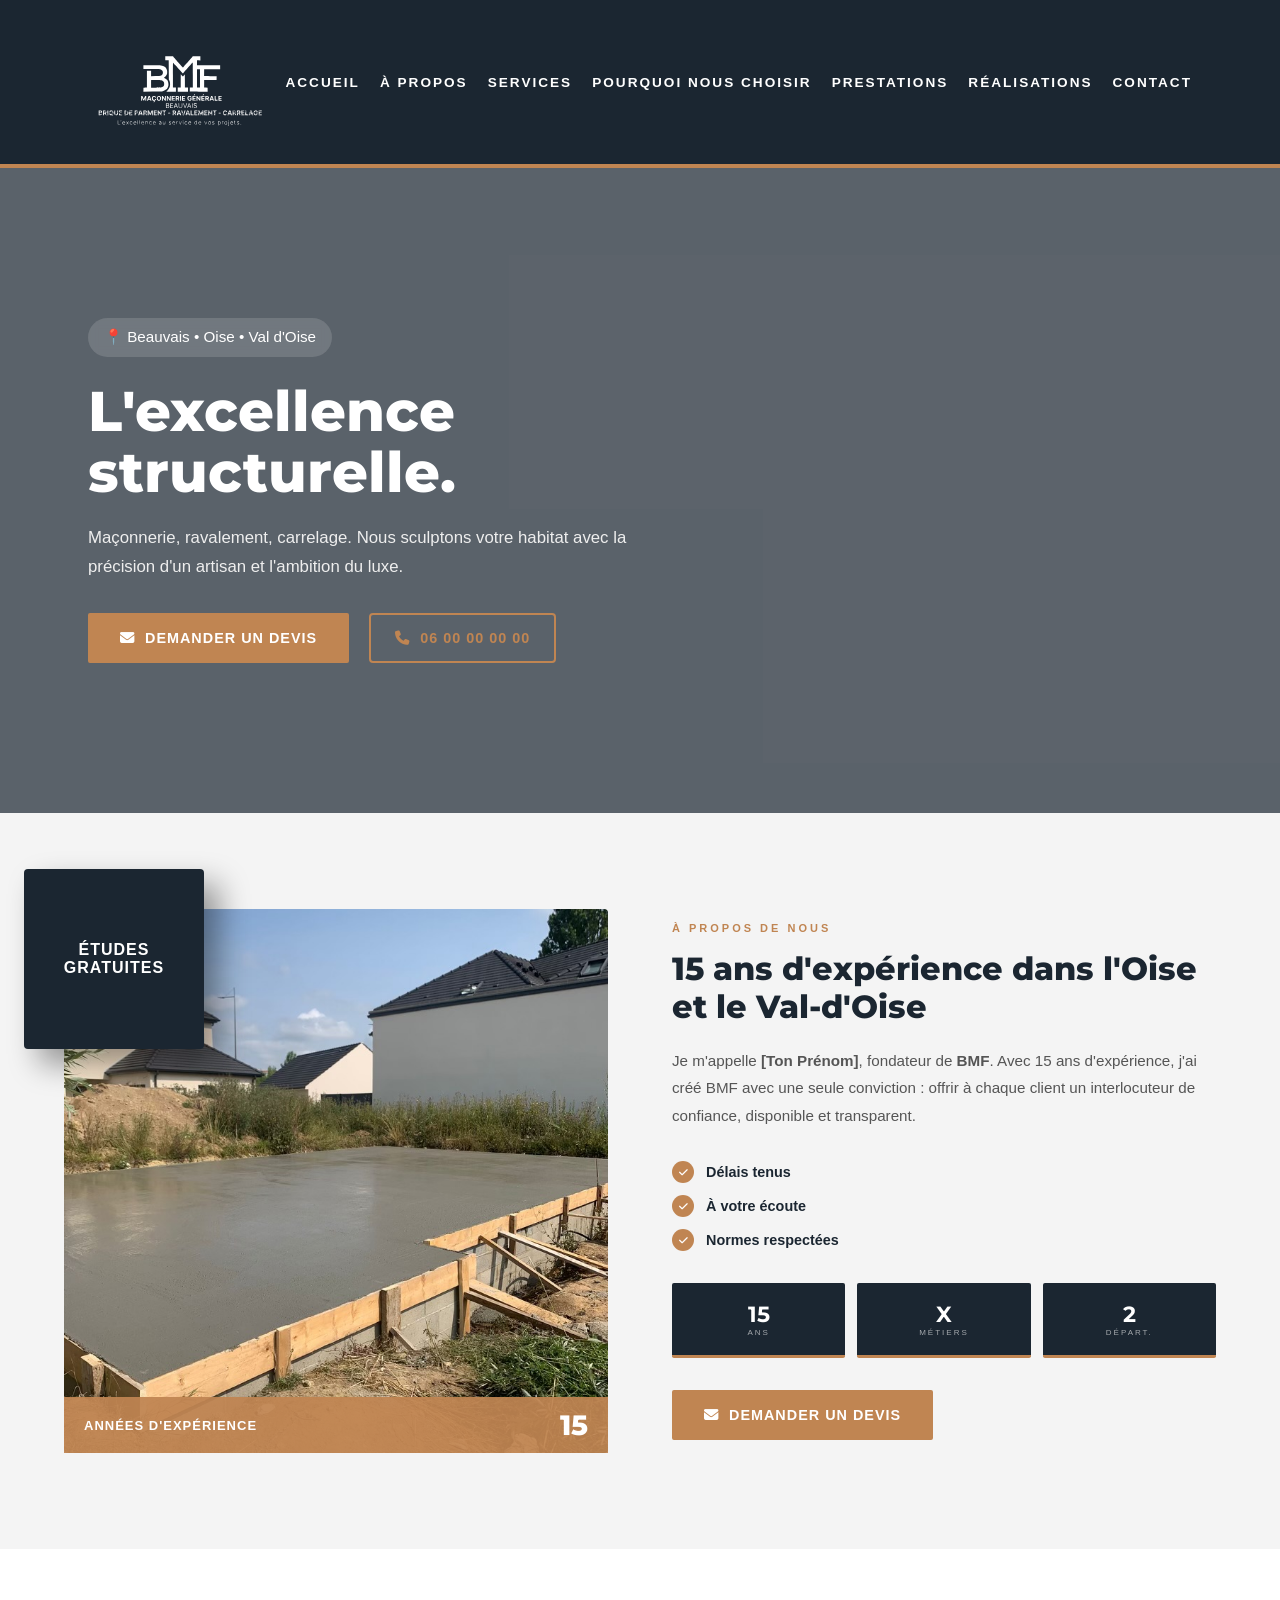
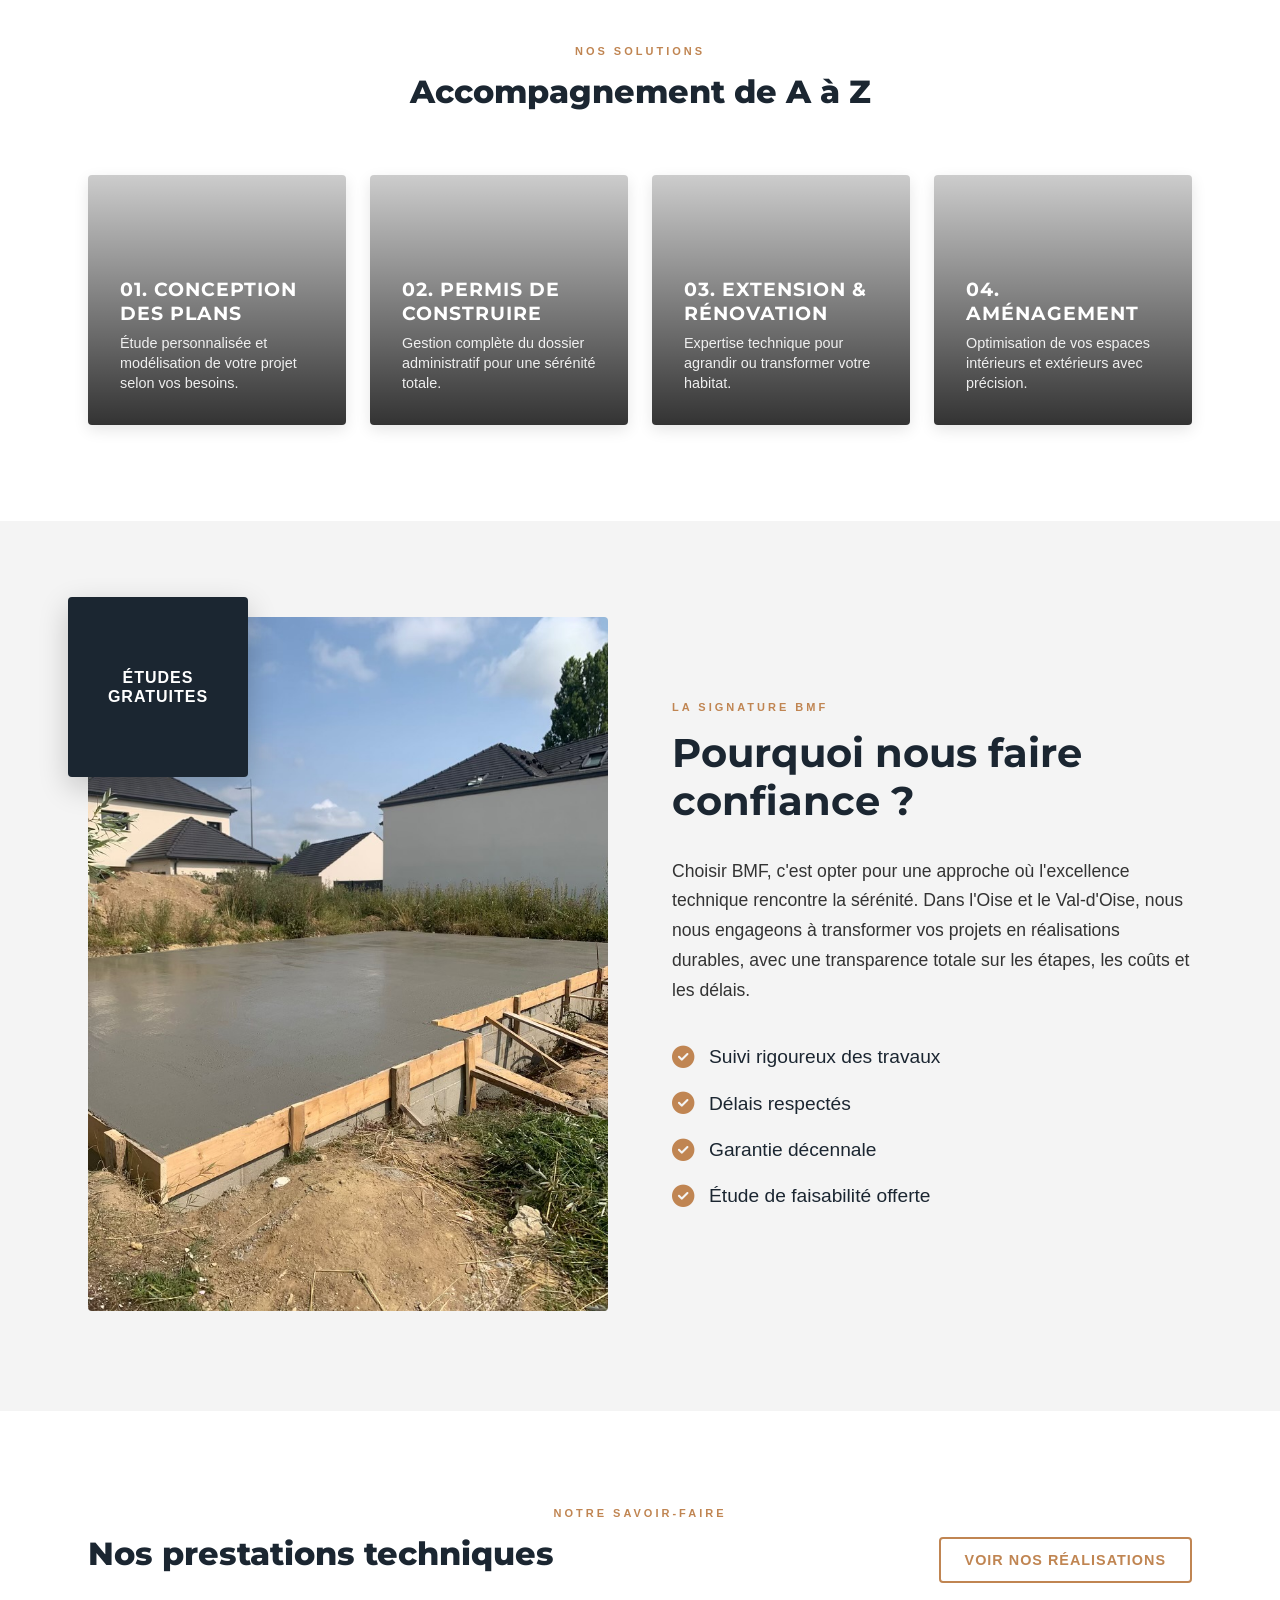
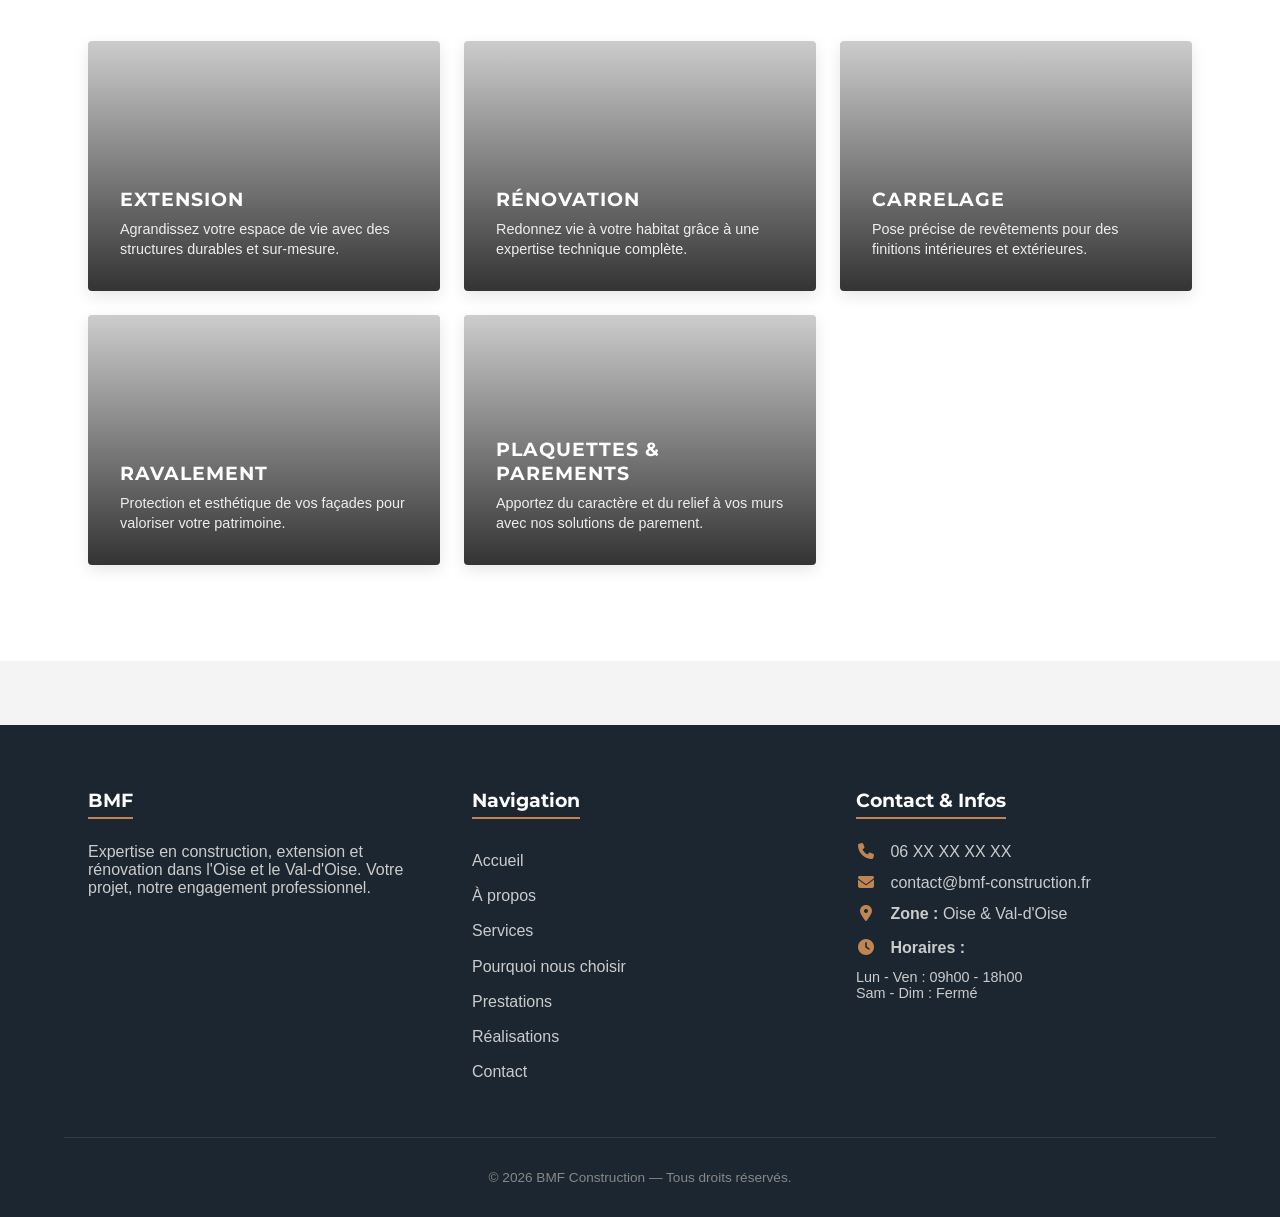
==== commit f749e2db: "Add files via upload" ====
--- a/index.html
+++ b/index.html
@@ -67,7 +67,7 @@
 
       <div class="apropos-img-col">
         <div class="apropos-img-wrap">
-          <img src="img/ext10.JPG" alt="Chantier BMF — maçonnerie et ravalement">
+          <img src="img/ext10.jpg" alt="Chantier BMF — maçonnerie et ravalement">
           <div class="apropos-badge">
             <p>Études<br>gratuites</p>
           </div>
@@ -150,7 +150,7 @@
         <div class="apropos-badge">
           <p>ÉTUDES<br>GRATUITES</p>
         </div>
-        <img src="img/ext10.JPG" alt="Excellence technique BMF">
+        <img src="img/ext10.jpg" alt="Excellence technique BMF">
       </div>
 
       <div class="pourquoi-content">
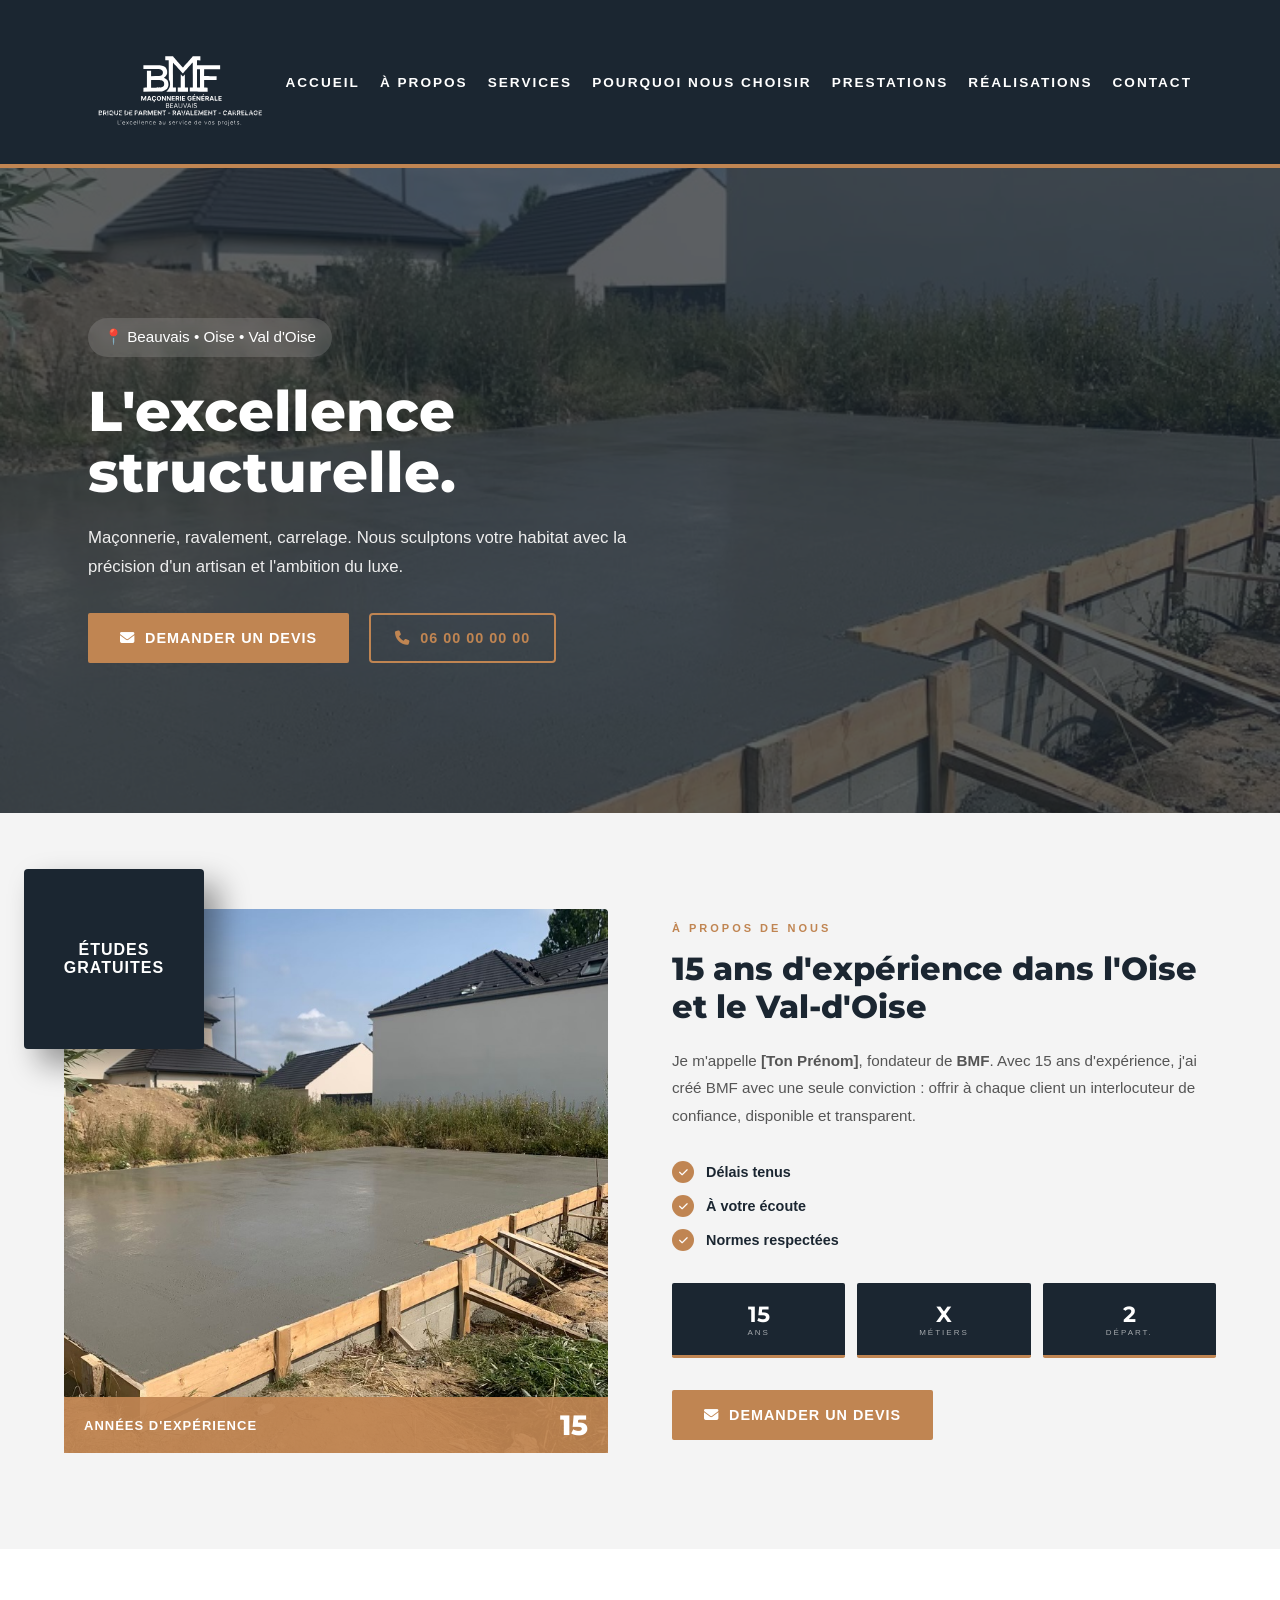
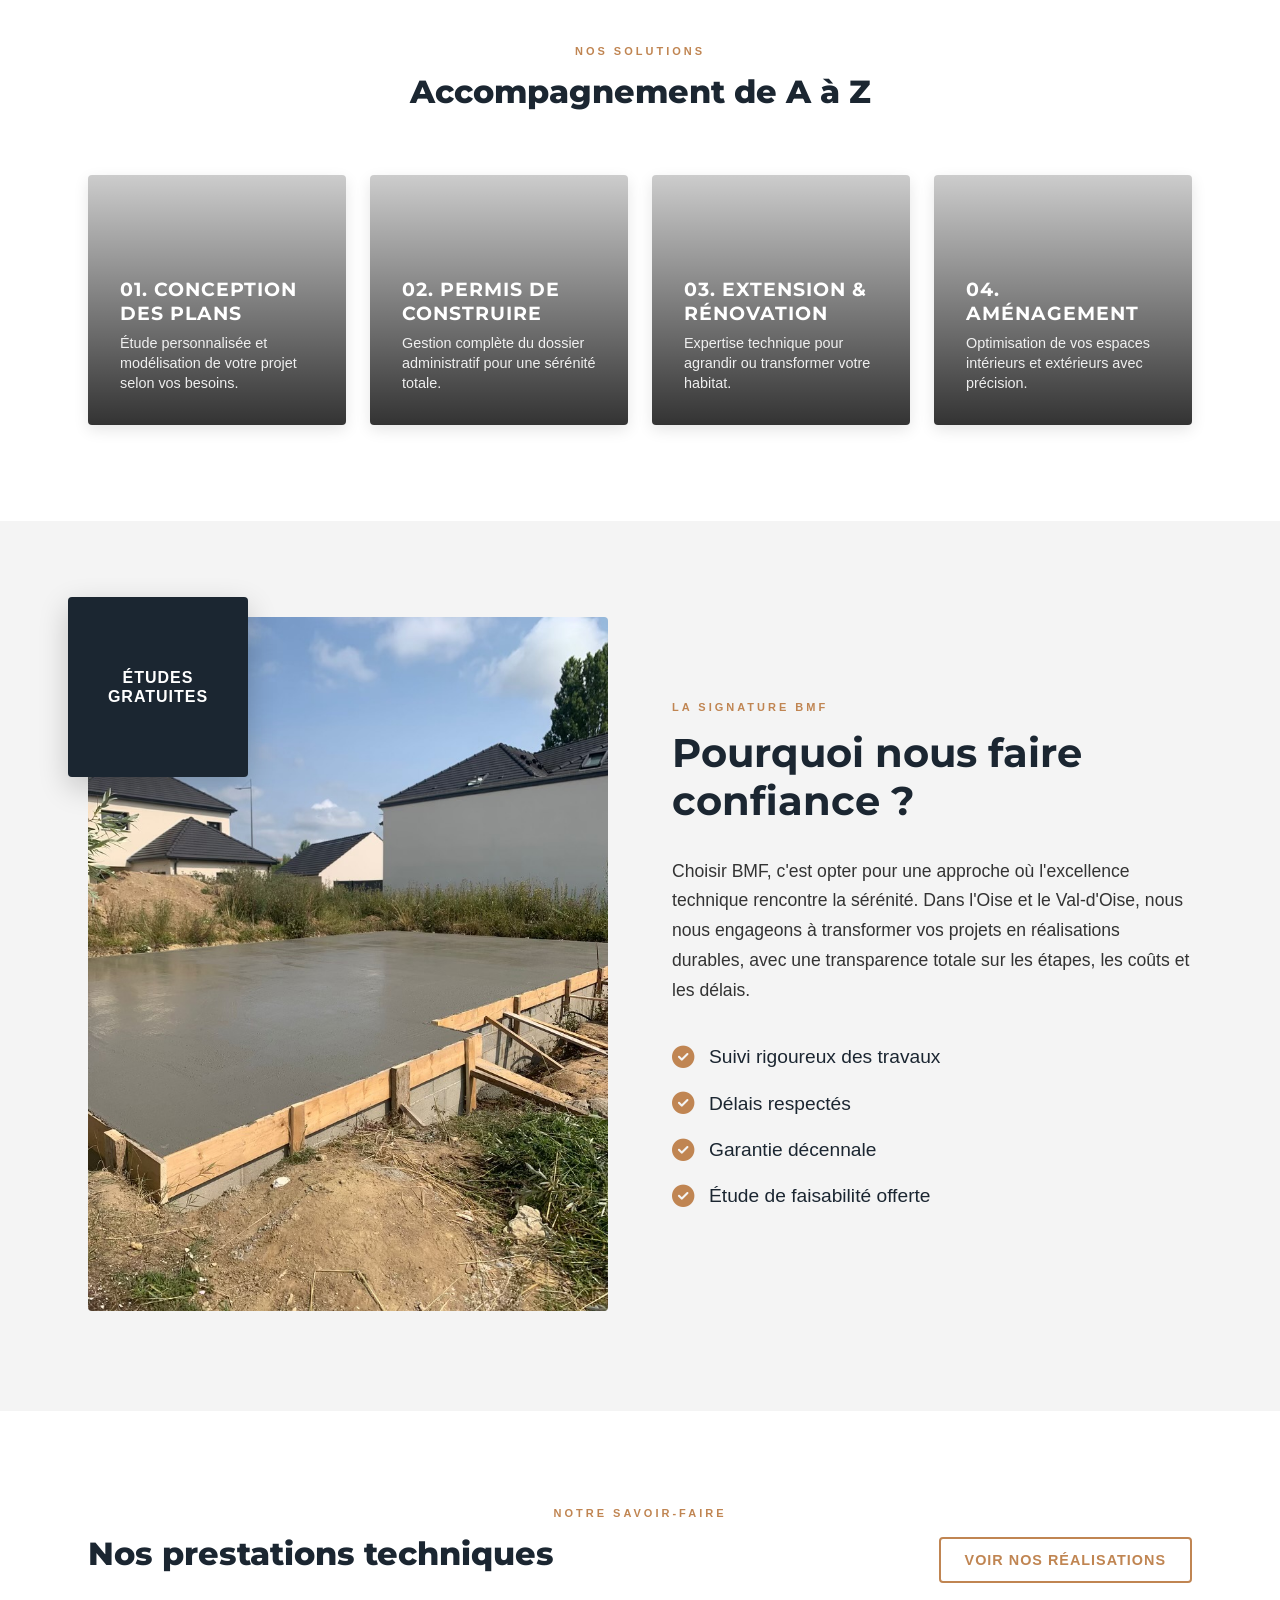
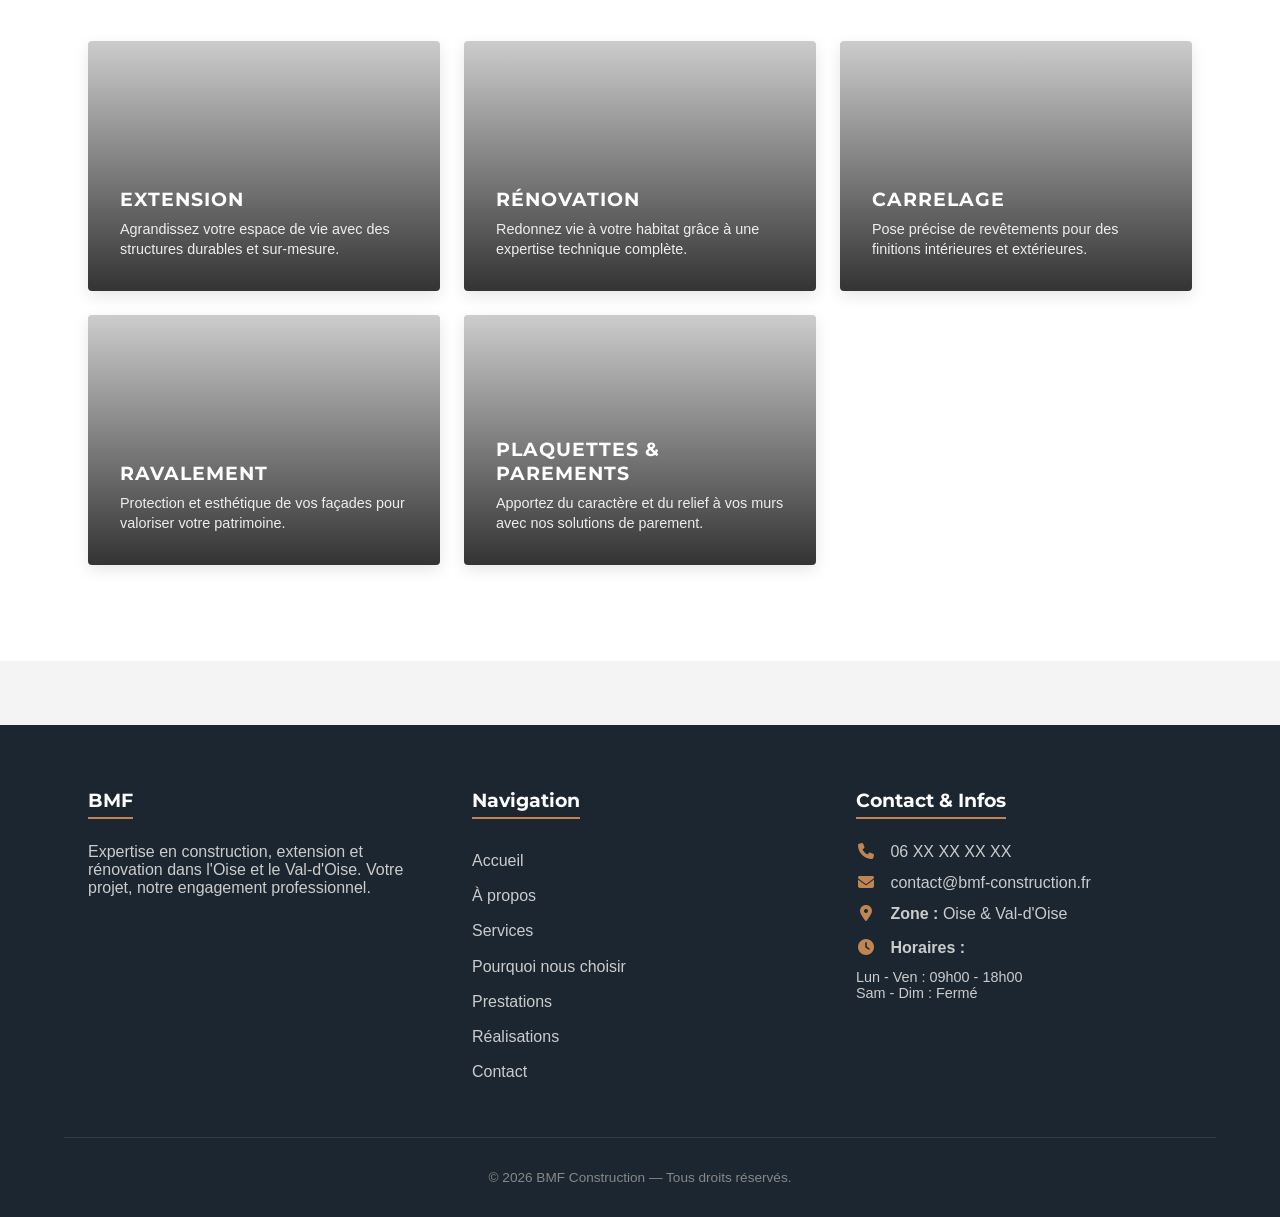
==== commit 7856a15c: "Add files via upload" ====
--- a/index.html
+++ b/index.html
@@ -42,7 +42,7 @@
   </header>
 
   <!-- ══ HERO ════════════════════════════════════════════════ -->
-  <section class="hero" style="background-image: url(img/ext10.JPG);">
+  <section class="hero" style="background-image: url(img/ext10.jpg);">
     <div class="hero-overlay"></div>
     <div class="container hero-content">
       <div class="location-badge">
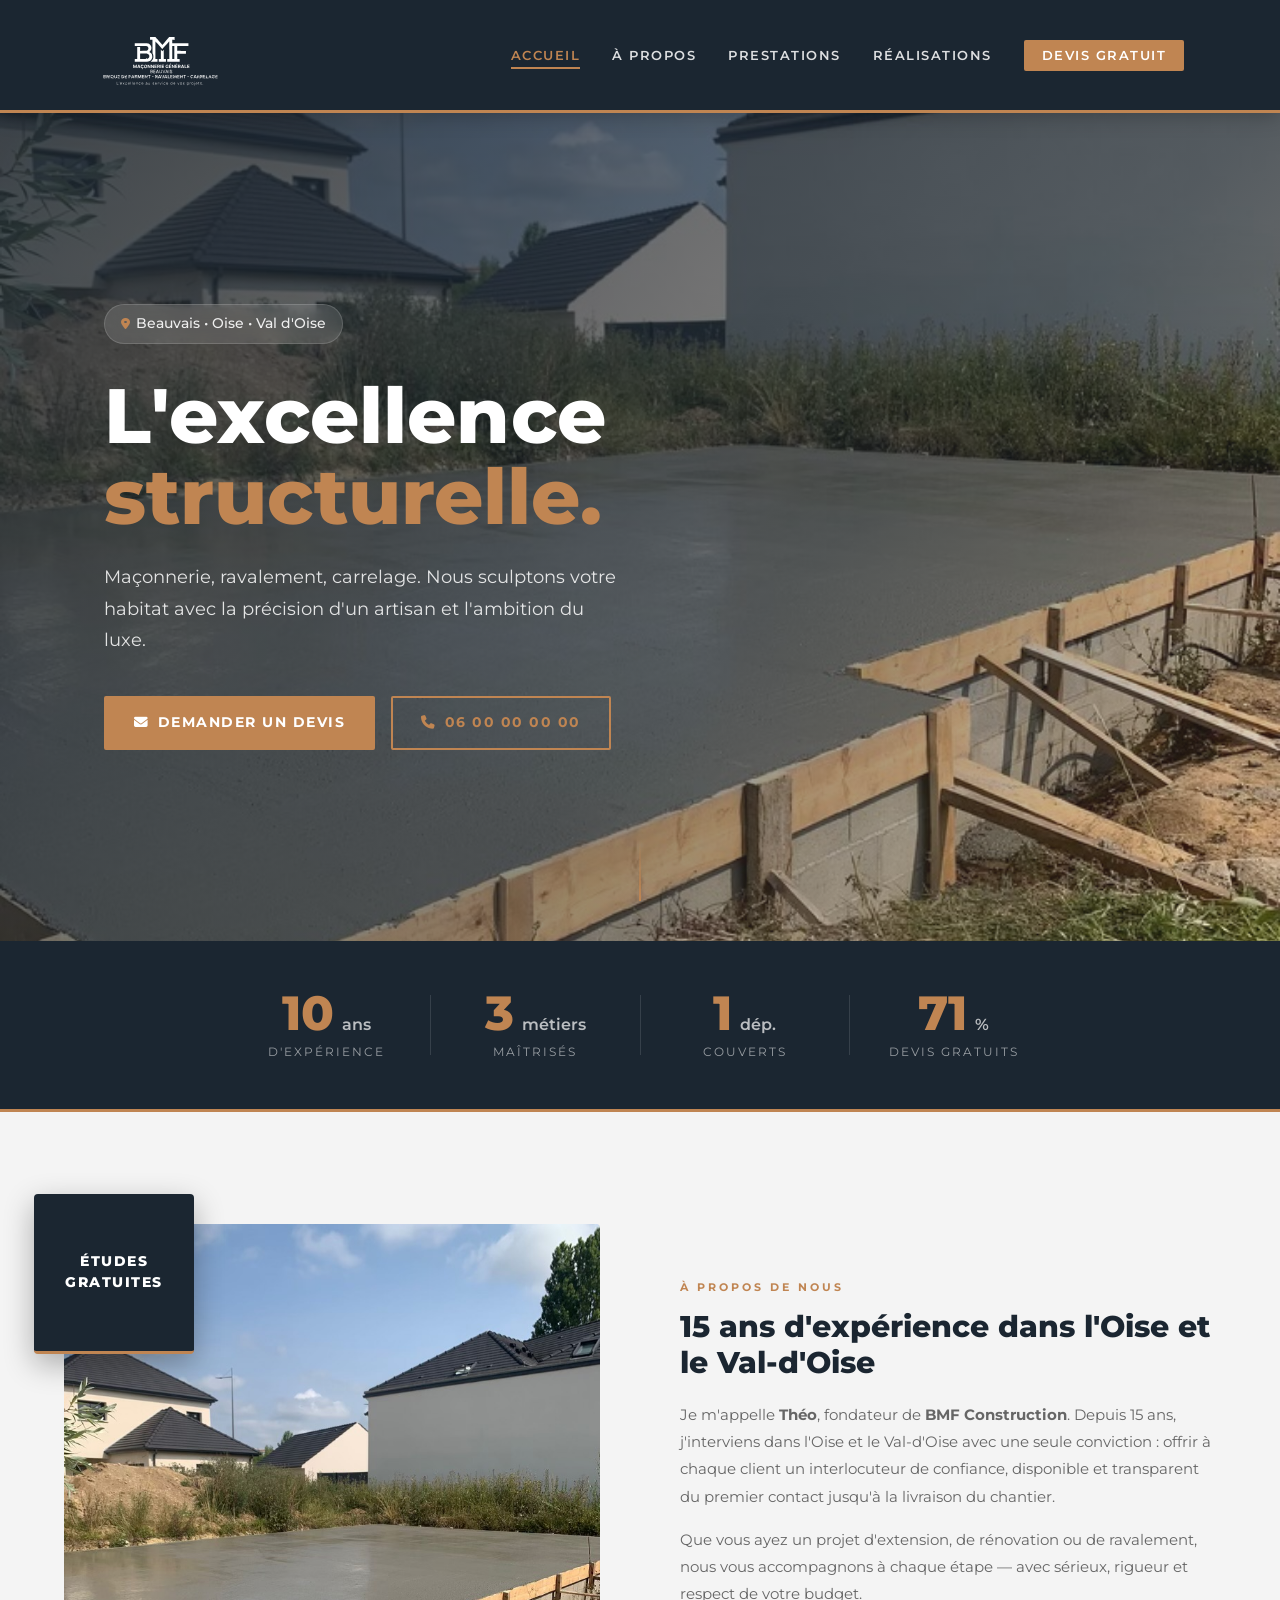
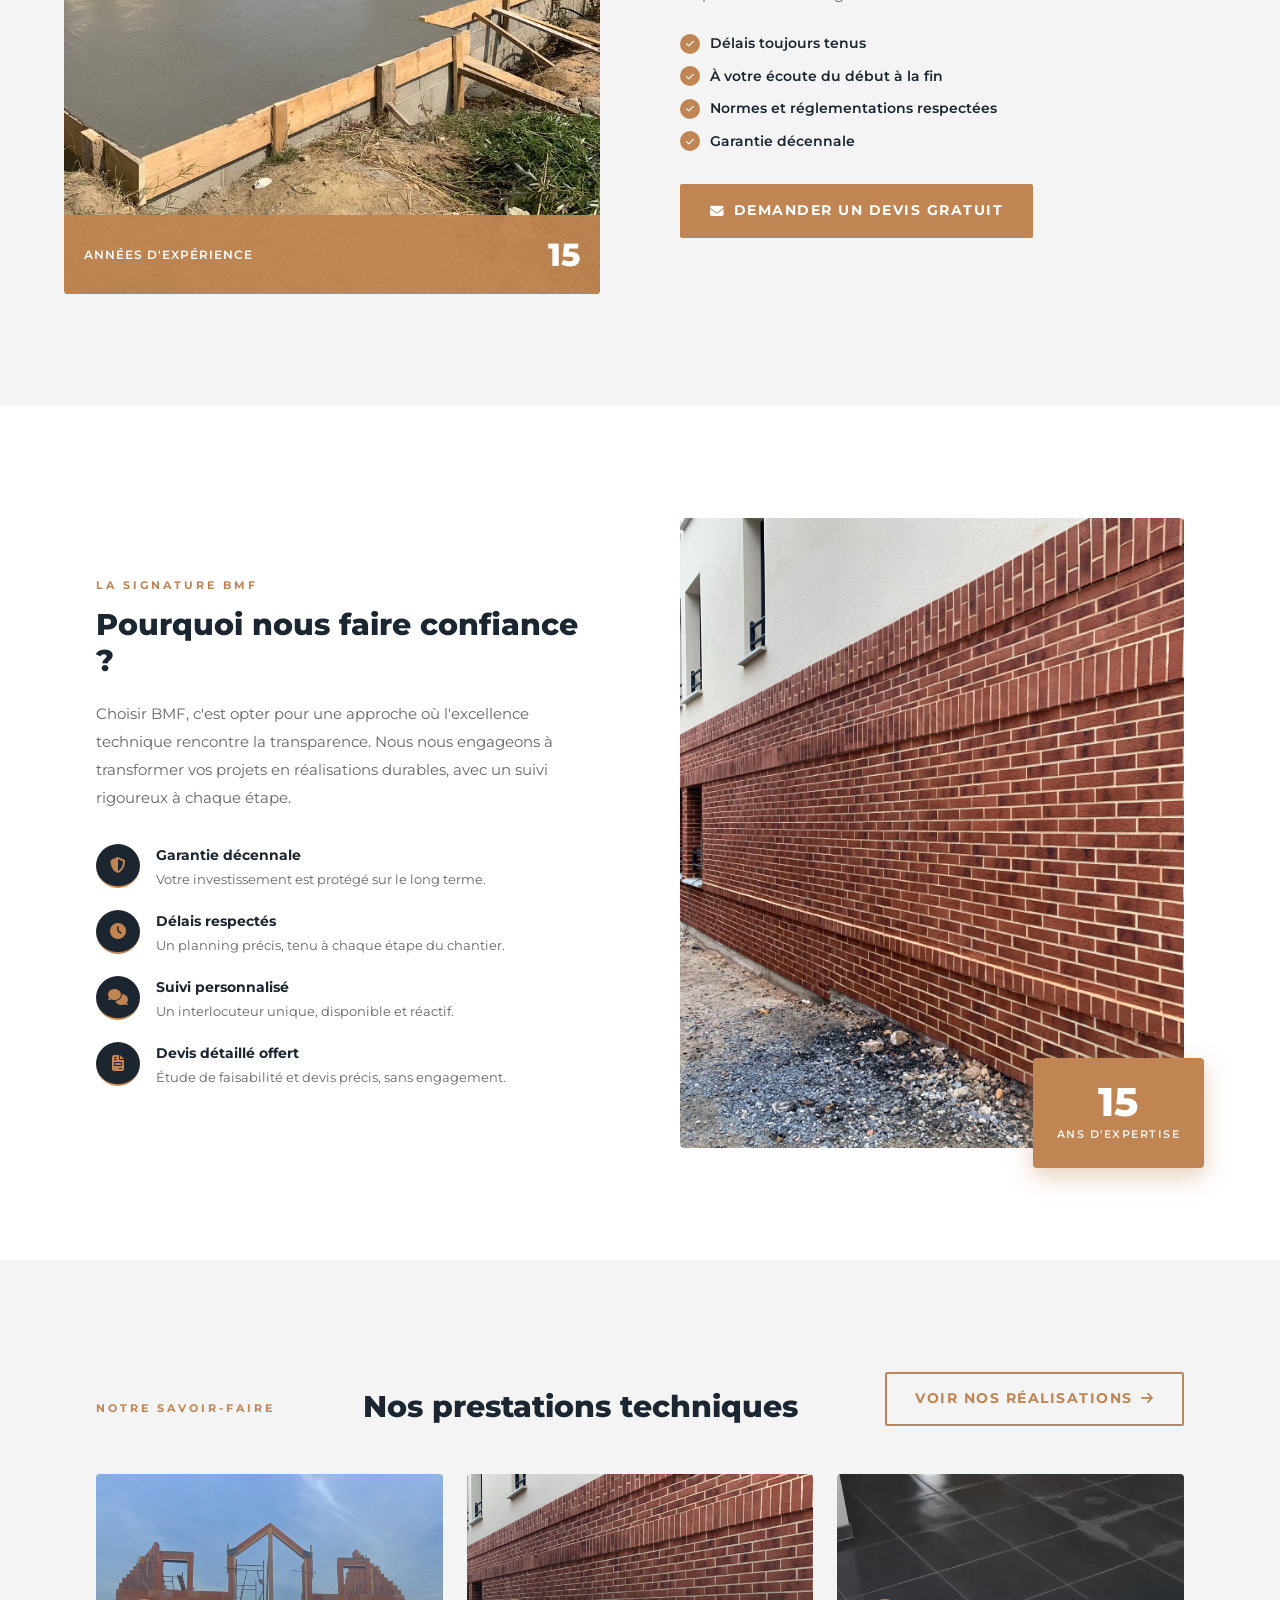
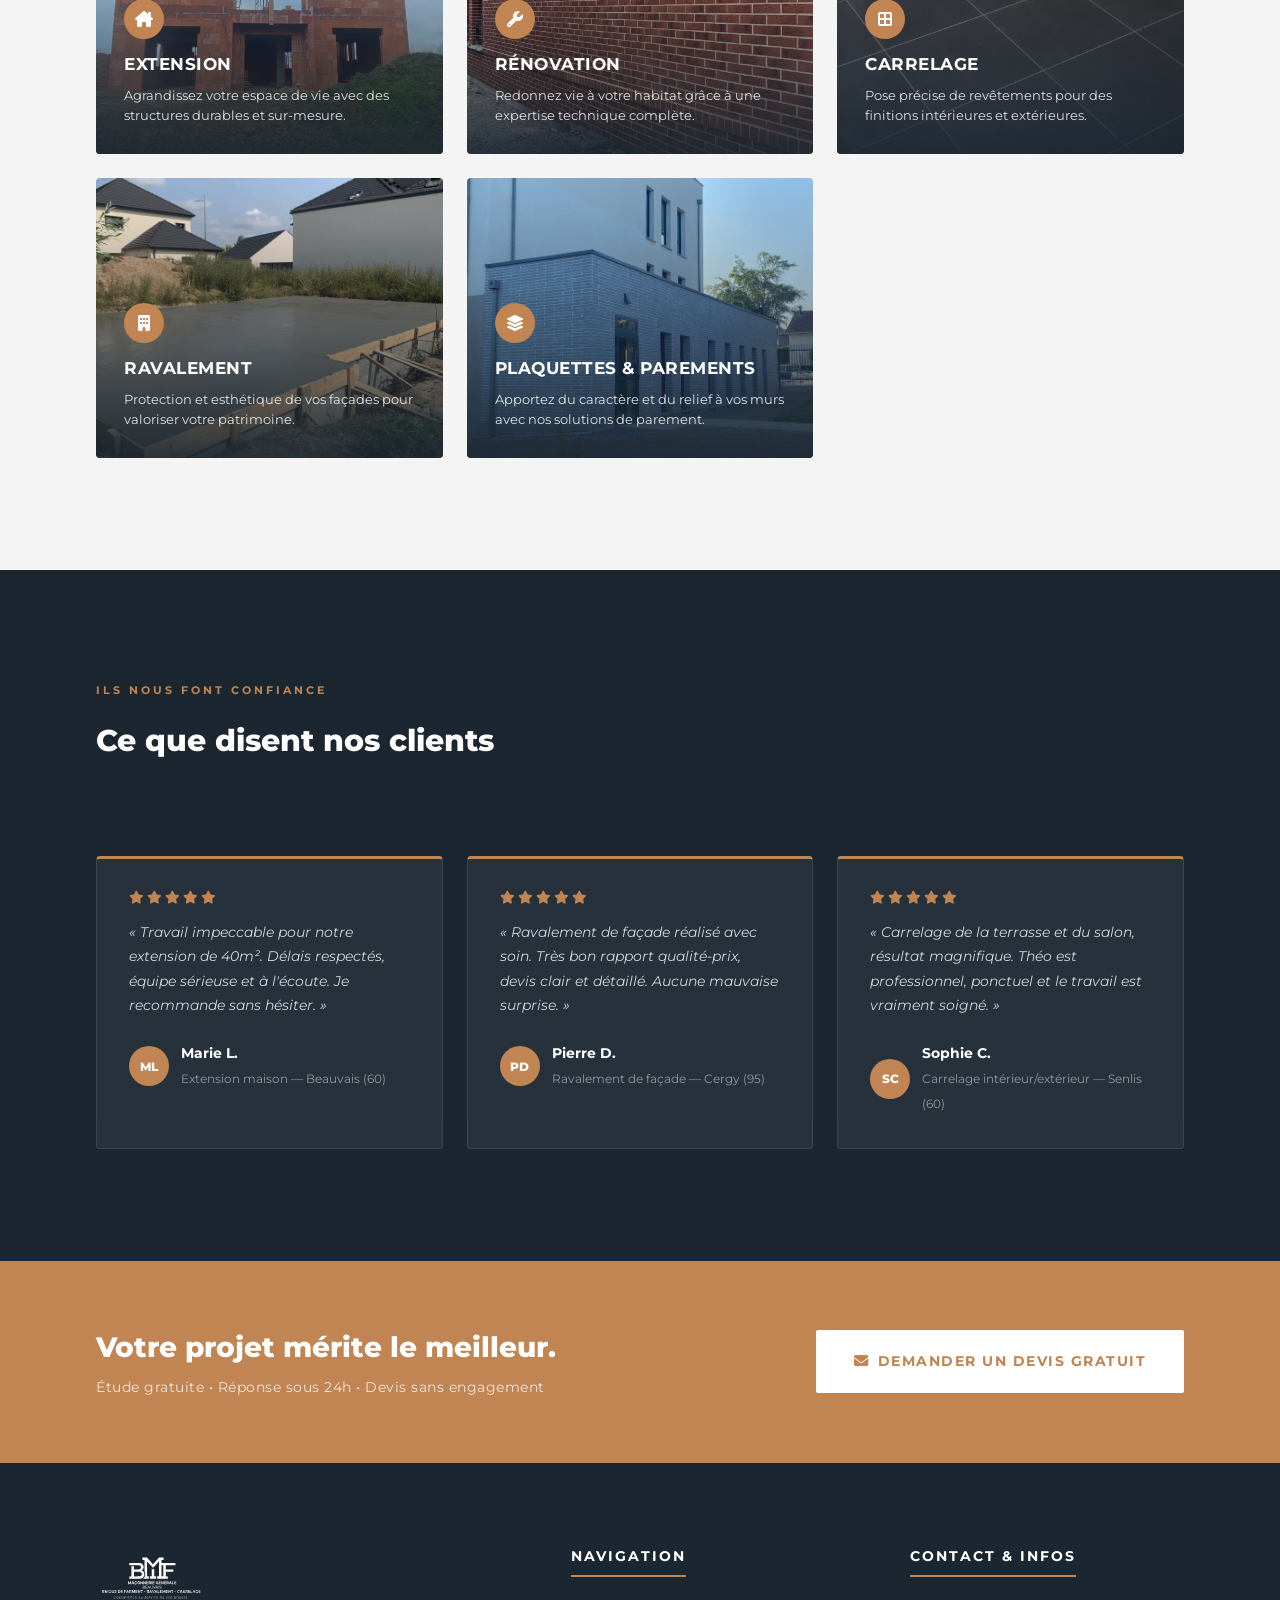
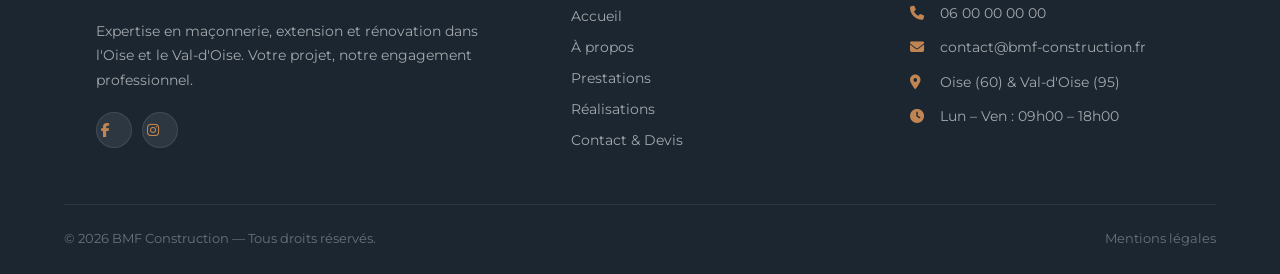
==== commit 8fab7ddc: "Add files via upload" ====
--- a/index.html
+++ b/index.html
@@ -3,8 +3,14 @@
 <head>
   <meta charset="UTF-8">
   <meta name="viewport" content="width=device-width, initial-scale=1.0">
-  <title>BMF | Maçonnerie & Expertise Luxe</title>
-  <link href="https://fonts.googleapis.com/css2?family=Montserrat:wght@400;600;700;800&display=swap" rel="stylesheet">
+  <title>BMF Construction | Maçonnerie, Extension & Rénovation — Oise & Val-d'Oise</title>
+  <meta name="description" content="BMF Construction : artisan maçon depuis 15 ans dans l'Oise et le Val-d'Oise. Extension, rénovation, carrelage, ravalement. Devis gratuit sous 24h.">
+  <meta property="og:title" content="BMF Construction | Maçonnerie & Rénovation">
+  <meta property="og:description" content="Artisan maçon depuis 15 ans dans l'Oise et Val-d'Oise. Extension, rénovation, carrelage, ravalement. Devis gratuit.">
+  <meta property="og:image" content="img/ext10.jpg">
+  <meta property="og:type" content="website">
+  <link rel="canonical" href="https://bmf-construction.fr/">
+  <link href="https://fonts.googleapis.com/css2?family=Montserrat:wght@400;500;600;700;800&display=swap" rel="stylesheet">
   <link rel="stylesheet" href="style.css">
   <link rel="stylesheet" href="https://cdnjs.cloudflare.com/ajax/libs/font-awesome/6.4.0/css/all.min.css">
 </head>
@@ -13,31 +19,23 @@
   <!-- ══ HEADER ══════════════════════════════════════════════ -->
   <header id="accueil">
     <div class="container nav-container">
-
       <div class="logo">
-        <img src="img/bmf.svg" alt="Logo BMF"/>
-      </div>
-
-      <!-- Burger (visible uniquement sur mobile) -->
+        <img src="img/bmf.svg" alt="Logo BMF Construction" loading="eager"/>
+      </div>
       <div class="menu-toggle" id="mobile-menu" aria-label="Ouvrir le menu" role="button">
         <span class="bar"></span>
         <span class="bar"></span>
         <span class="bar"></span>
       </div>
-
-      <!-- Navigation -->
       <nav>
         <ul class="nav-links" id="nav-links">
-          <li><a href="index.html">Accueil</a></li>
+          <li><a href="index.html" class="nav-active">Accueil</a></li>
           <li><a href="index.html#apropos">À propos</a></li>
-          <li><a href="index.html#services">Services</a></li>
-          <li><a href="index.html#pourquoi">Pourquoi nous choisir</a></li>
           <li><a href="index.html#prestations">Prestations</a></li>
           <li><a href="realisations.html">Réalisations</a></li>
-          <li><a href="contact.html">Contact</a></li>
+          <li><a href="contact.html" class="nav-cta">Devis gratuit</a></li>
         </ul>
       </nav>
-
     </div>
   </header>
 
@@ -45,18 +43,52 @@
   <section class="hero" style="background-image: url(img/ext10.jpg);">
     <div class="hero-overlay"></div>
     <div class="container hero-content">
-      <div class="location-badge">
-        <span>📍 Beauvais • Oise • Val d'Oise</span>
-      </div>
-      <h1>L'excellence <br> structurelle.</h1>
-      <p class="hero-text">Maçonnerie, ravalement, carrelage. Nous sculptons votre habitat avec la précision d'un artisan et l'ambition du luxe.</p>
-      <div class="hero-buttons">
+      <div class="location-badge reveal">
+        <i class="fa-solid fa-location-dot"></i>
+        <span>Beauvais • Oise • Val d'Oise</span>
+      </div>
+      <h1 class="reveal">L'excellence<br><span class="hero-accent">structurelle.</span></h1>
+      <p class="hero-text reveal">Maçonnerie, ravalement, carrelage. Nous sculptons votre habitat avec la précision d'un artisan et l'ambition du luxe.</p>
+      <div class="hero-buttons reveal">
         <a href="contact.html" class="btn btn-primary">
           <i class="fa-solid fa-envelope"></i> Demander un devis
         </a>
-        <a href="tel:0000000000" class="btn btn-secondary">
+        <a href="tel:0600000000" class="btn btn-secondary">
           <i class="fa-solid fa-phone"></i> 06 00 00 00 00
         </a>
+      </div>
+    </div>
+    <!-- Scroll indicator -->
+    <div class="hero-scroll-indicator">
+      <span class="scroll-line"></span>
+    </div>
+  </section>
+
+  <!-- ══ BANDEAU CHIFFRES CLÉS ════════════════════════════════ -->
+  <section class="stats-band">
+    <div class="container stats-band-grid">
+      <div class="stats-band-item reveal">
+        <span class="stat-number" data-target="15">0</span>
+        <span class="stat-unit">ans</span>
+        <p>d'expérience</p>
+      </div>
+      <div class="stats-band-sep"></div>
+      <div class="stats-band-item reveal">
+        <span class="stat-number" data-target="5">0</span>
+        <span class="stat-unit">métiers</span>
+        <p>maîtrisés</p>
+      </div>
+      <div class="stats-band-sep"></div>
+      <div class="stats-band-item reveal">
+        <span class="stat-number" data-target="2">0</span>
+        <span class="stat-unit">dép.</span>
+        <p>couverts</p>
+      </div>
+      <div class="stats-band-sep"></div>
+      <div class="stats-band-item reveal">
+        <span class="stat-number" data-target="100">0</span>
+        <span class="stat-unit">%</span>
+        <p>devis gratuits</p>
       </div>
     </div>
   </section>
@@ -64,10 +96,9 @@
   <!-- ══ À PROPOS ════════════════════════════════════════════ -->
   <section id="apropos">
     <div class="apropos-inner">
-
-      <div class="apropos-img-col">
+      <div class="apropos-img-col reveal">
         <div class="apropos-img-wrap">
-          <img src="img/ext10.jpg" alt="Chantier BMF — maçonnerie et ravalement">
+          <img src="img/ext10.jpg" alt="Chantier BMF — maçonnerie et ravalement" loading="lazy">
           <div class="apropos-badge">
             <p>Études<br>gratuites</p>
           </div>
@@ -77,67 +108,20 @@
           </div>
         </div>
       </div>
-
-      <div class="apropos-text-col">
+      <div class="apropos-text-col reveal">
         <p class="apropos-eyebrow">À propos de nous</p>
         <h2 class="apropos-title">15 ans d'expérience dans l'Oise et le Val-d'Oise</h2>
-        <p class="apropos-intro">Je m'appelle <strong>[Ton Prénom]</strong>, fondateur de <strong>BMF</strong>. Avec 15 ans d'expérience, j'ai créé BMF avec une seule conviction : offrir à chaque client un interlocuteur de confiance, disponible et transparent.</p>
-
+        <p class="apropos-intro">Je m'appelle <strong>Théo</strong>, fondateur de <strong>BMF Construction</strong>. Depuis 15 ans, j'interviens dans l'Oise et le Val-d'Oise avec une seule conviction : offrir à chaque client un interlocuteur de confiance, disponible et transparent du premier contact jusqu'à la livraison du chantier.</p>
+        <p class="apropos-intro">Que vous ayez un projet d'extension, de rénovation ou de ravalement, nous vous accompagnons à chaque étape — avec sérieux, rigueur et respect de votre budget.</p>
         <ul class="apropos-checks">
-          <li><span class="apropos-check-icon"><i class="fa fa-check"></i></span>Délais tenus</li>
-          <li><span class="apropos-check-icon"><i class="fa fa-check"></i></span>À votre écoute</li>
-          <li><span class="apropos-check-icon"><i class="fa fa-check"></i></span>Normes respectées</li>
+          <li><span class="apropos-check-icon"><i class="fa fa-check"></i></span>Délais toujours tenus</li>
+          <li><span class="apropos-check-icon"><i class="fa fa-check"></i></span>À votre écoute du début à la fin</li>
+          <li><span class="apropos-check-icon"><i class="fa fa-check"></i></span>Normes et réglementations respectées</li>
+          <li><span class="apropos-check-icon"><i class="fa fa-check"></i></span>Garantie décennale</li>
         </ul>
-
-        <div class="apropos-stats">
-          <div class="apropos-stat"><h3>15</h3><p>ANS</p></div>
-          <div class="apropos-stat"><h3>X</h3><p>MÉTIERS</p></div>
-          <div class="apropos-stat"><h3>2</h3><p>DÉPART.</p></div>
-        </div>
-
         <a href="contact.html" class="btn btn-primary">
-          <i class="fa-solid fa-envelope"></i> Demander un devis
+          <i class="fa-solid fa-envelope"></i> Demander un devis gratuit
         </a>
-      </div>
-
-    </div>
-  </section>
-
-  <!-- ══ SERVICES ════════════════════════════════════════════ -->
-  <section id="services">
-    <div class="container">
-      <p class="apropos-eyebrow" style="text-align: center;">Nos solutions</p>
-      <h2 class="apropos-title" style="text-align: center; margin-bottom: 4rem;">Accompagnement de A à Z</h2>
-
-      <div class="services-grid services-grid-4">
-        <div class="service-card service-01">
-          <div class="service-card-bg"></div>
-          <div class="service-card-content">
-            <h3>01. Conception des plans</h3>
-            <p>Étude personnalisée et modélisation de votre projet selon vos besoins.</p>
-          </div>
-        </div>
-        <div class="service-card service-02">
-          <div class="service-card-bg"></div>
-          <div class="service-card-content">
-            <h3>02. Permis de construire</h3>
-            <p>Gestion complète du dossier administratif pour une sérénité totale.</p>
-          </div>
-        </div>
-        <div class="service-card service-03">
-          <div class="service-card-bg"></div>
-          <div class="service-card-content">
-            <h3>03. Extension & Rénovation</h3>
-            <p>Expertise technique pour agrandir ou transformer votre habitat.</p>
-          </div>
-        </div>
-        <div class="service-card service-04">
-          <div class="service-card-bg"></div>
-          <div class="service-card-content">
-            <h3>04. Aménagement</h3>
-            <p>Optimisation de vos espaces intérieurs et extérieurs avec précision.</p>
-          </div>
-        </div>
       </div>
     </div>
   </section>
@@ -145,120 +129,246 @@
   <!-- ══ POURQUOI NOUS ════════════════════════════════════════ -->
   <section id="pourquoi">
     <div class="container pourquoi-container">
-
-      <div class="pourquoi-image-wrapper">
-        <div class="apropos-badge">
-          <p>ÉTUDES<br>GRATUITES</p>
-        </div>
-        <img src="img/ext10.jpg" alt="Excellence technique BMF">
-      </div>
-
-      <div class="pourquoi-content">
+      <div class="pourquoi-content reveal">
         <p class="apropos-eyebrow">La signature BMF</p>
         <h2 class="apropos-title">Pourquoi nous faire confiance ?</h2>
-        <p class="pourquoi-text">Choisir BMF, c'est opter pour une approche où l'excellence technique rencontre la sérénité. Dans l'Oise et le Val-d'Oise, nous nous engageons à transformer vos projets en réalisations durables, avec une transparence totale sur les étapes, les coûts et les délais.</p>
+        <p class="pourquoi-text">Choisir BMF, c'est opter pour une approche où l'excellence technique rencontre la transparence. Nous nous engageons à transformer vos projets en réalisations durables, avec un suivi rigoureux à chaque étape.</p>
         <ul class="pourquoi-list-v2">
-          <li><i class="fa-solid fa-check-circle"></i> Suivi rigoureux des travaux</li>
-          <li><i class="fa-solid fa-check-circle"></i> Délais respectés</li>
-          <li><i class="fa-solid fa-check-circle"></i> Garantie décennale</li>
-          <li><i class="fa-solid fa-check-circle"></i> Étude de faisabilité offerte</li>
+          <li><span class="pourquoi-icon"><i class="fa-solid fa-shield-halved"></i></span><div><strong>Garantie décennale</strong><p>Votre investissement est protégé sur le long terme.</p></div></li>
+          <li><span class="pourquoi-icon"><i class="fa-solid fa-clock"></i></span><div><strong>Délais respectés</strong><p>Un planning précis, tenu à chaque étape du chantier.</p></div></li>
+          <li><span class="pourquoi-icon"><i class="fa-solid fa-comments"></i></span><div><strong>Suivi personnalisé</strong><p>Un interlocuteur unique, disponible et réactif.</p></div></li>
+          <li><span class="pourquoi-icon"><i class="fa-solid fa-file-invoice"></i></span><div><strong>Devis détaillé offert</strong><p>Étude de faisabilité et devis précis, sans engagement.</p></div></li>
         </ul>
       </div>
-
+      <div class="pourquoi-image-wrapper reveal">
+        <img src="img/br1.jpg" alt="Excellence technique BMF" loading="lazy">
+        <div class="pourquoi-badge">
+          <p class="pourquoi-badge-num">15</p>
+          <p class="pourquoi-badge-label">ans d'expertise</p>
+        </div>
+      </div>
     </div>
   </section>
 
   <!-- ══ PRESTATIONS ══════════════════════════════════════════ -->
   <section id="prestations">
     <div class="container">
-      <p class="apropos-eyebrow" style="text-align: center;">Notre savoir-faire</p>
-      <div style="display: flex; justify-content: space-between; align-items: baseline; margin-bottom: 3rem;">
+      <div class="section-header reveal">
+        <p class="apropos-eyebrow">Notre savoir-faire</p>
         <h2 class="apropos-title">Nos prestations techniques</h2>
-        <a href="realisations.html" class="btn btn-secondary">Voir nos réalisations</a>
-      </div>
-
-      <div class="services-grid services-grid-3">
+        <a href="realisations.html" class="btn btn-secondary">Voir nos réalisations <i class="fa-solid fa-arrow-right"></i></a>
+      </div>
+      <div class="services-grid services-grid-3 reveal">
         <div class="service-card prest-01">
           <div class="service-card-bg"></div>
-          <div class="service-card-content"><h3>Extension</h3><p>Agrandissez votre espace de vie avec des structures durables et sur-mesure.</p></div>
+          <div class="service-card-content">
+            <div class="service-card-icon"><i class="fa-solid fa-house-chimney"></i></div>
+            <h3>Extension</h3>
+            <p>Agrandissez votre espace de vie avec des structures durables et sur-mesure.</p>
+          </div>
         </div>
         <div class="service-card prest-02">
           <div class="service-card-bg"></div>
-          <div class="service-card-content"><h3>Rénovation</h3><p>Redonnez vie à votre habitat grâce à une expertise technique complète.</p></div>
+          <div class="service-card-content">
+            <div class="service-card-icon"><i class="fa-solid fa-wrench"></i></div>
+            <h3>Rénovation</h3>
+            <p>Redonnez vie à votre habitat grâce à une expertise technique complète.</p>
+          </div>
         </div>
         <div class="service-card prest-03">
           <div class="service-card-bg"></div>
-          <div class="service-card-content"><h3>Carrelage</h3><p>Pose précise de revêtements pour des finitions intérieures et extérieures.</p></div>
+          <div class="service-card-content">
+            <div class="service-card-icon"><i class="fa-solid fa-border-all"></i></div>
+            <h3>Carrelage</h3>
+            <p>Pose précise de revêtements pour des finitions intérieures et extérieures.</p>
+          </div>
         </div>
         <div class="service-card prest-04">
           <div class="service-card-bg"></div>
-          <div class="service-card-content"><h3>Ravalement</h3><p>Protection et esthétique de vos façades pour valoriser votre patrimoine.</p></div>
+          <div class="service-card-content">
+            <div class="service-card-icon"><i class="fa-solid fa-building"></i></div>
+            <h3>Ravalement</h3>
+            <p>Protection et esthétique de vos façades pour valoriser votre patrimoine.</p>
+          </div>
         </div>
         <div class="service-card prest-05">
           <div class="service-card-bg"></div>
-          <div class="service-card-content"><h3>Plaquettes & Parements</h3><p>Apportez du caractère et du relief à vos murs avec nos solutions de parement.</p></div>
-        </div>
-      </div>
+          <div class="service-card-content">
+            <div class="service-card-icon"><i class="fa-solid fa-layer-group"></i></div>
+            <h3>Plaquettes & Parements</h3>
+            <p>Apportez du caractère et du relief à vos murs avec nos solutions de parement.</p>
+          </div>
+        </div>
+      </div>
+    </div>
+  </section>
+
+  <!-- ══ TÉMOIGNAGES ══════════════════════════════════════════ -->
+  <section id="temoignages">
+    <div class="container">
+      <div class="section-header reveal">
+        <p class="apropos-eyebrow">Ils nous font confiance</p>
+        <h2 class="apropos-title">Ce que disent nos clients</h2>
+      </div>
+      <div class="temoignages-grid reveal">
+        <div class="temoignage-card">
+          <div class="temoignage-stars"><i class="fa-solid fa-star"></i><i class="fa-solid fa-star"></i><i class="fa-solid fa-star"></i><i class="fa-solid fa-star"></i><i class="fa-solid fa-star"></i></div>
+          <p class="temoignage-text">« Travail impeccable pour notre extension de 40m². Délais respectés, équipe sérieuse et à l'écoute. Je recommande sans hésiter. »</p>
+          <div class="temoignage-author">
+            <div class="temoignage-avatar">ML</div>
+            <div>
+              <strong>Marie L.</strong>
+              <span>Extension maison — Beauvais (60)</span>
+            </div>
+          </div>
+        </div>
+        <div class="temoignage-card">
+          <div class="temoignage-stars"><i class="fa-solid fa-star"></i><i class="fa-solid fa-star"></i><i class="fa-solid fa-star"></i><i class="fa-solid fa-star"></i><i class="fa-solid fa-star"></i></div>
+          <p class="temoignage-text">« Ravalement de façade réalisé avec soin. Très bon rapport qualité-prix, devis clair et détaillé. Aucune mauvaise surprise. »</p>
+          <div class="temoignage-author">
+            <div class="temoignage-avatar">PD</div>
+            <div>
+              <strong>Pierre D.</strong>
+              <span>Ravalement de façade — Cergy (95)</span>
+            </div>
+          </div>
+        </div>
+        <div class="temoignage-card">
+          <div class="temoignage-stars"><i class="fa-solid fa-star"></i><i class="fa-solid fa-star"></i><i class="fa-solid fa-star"></i><i class="fa-solid fa-star"></i><i class="fa-solid fa-star"></i></div>
+          <p class="temoignage-text">« Carrelage de la terrasse et du salon, résultat magnifique. Théo est professionnel, ponctuel et le travail est vraiment soigné. »</p>
+          <div class="temoignage-author">
+            <div class="temoignage-avatar">SC</div>
+            <div>
+              <strong>Sophie C.</strong>
+              <span>Carrelage intérieur/extérieur — Senlis (60)</span>
+            </div>
+          </div>
+        </div>
+      </div>
+    </div>
+  </section>
+
+  <!-- ══ CTA BANDEAU ══════════════════════════════════════════ -->
+  <section class="cta-band reveal">
+    <div class="container cta-band-inner">
+      <div>
+        <h2>Votre projet mérite le meilleur.</h2>
+        <p>Étude gratuite • Réponse sous 24h • Devis sans engagement</p>
+      </div>
+      <a href="contact.html" class="btn btn-primary btn-large">
+        <i class="fa-solid fa-envelope"></i> Demander un devis gratuit
+      </a>
     </div>
   </section>
 
   <!-- ══ FOOTER ═══════════════════════════════════════════════ -->
   <footer id="footer">
     <div class="container footer-grid">
-
       <div class="footer-col">
-        <h3>BMF</h3>
-        <p>Expertise en construction, extension et rénovation dans l'Oise et le Val-d'Oise. Votre projet, notre engagement professionnel.</p>
-      </div>
-
+        <img src="img/bmf.svg" alt="Logo BMF" class="footer-logo" loading="lazy">
+        <p>Expertise en maçonnerie, extension et rénovation dans l'Oise et le Val-d'Oise. Votre projet, notre engagement professionnel.</p>
+        <div class="footer-social">
+          <a href="#" aria-label="Facebook BMF"><i class="fa-brands fa-facebook-f"></i></a>
+          <a href="#" aria-label="Instagram BMF"><i class="fa-brands fa-instagram"></i></a>
+        </div>
+      </div>
       <div class="footer-col">
         <h3>Navigation</h3>
         <ul>
           <li><a href="index.html">Accueil</a></li>
           <li><a href="index.html#apropos">À propos</a></li>
-          <li><a href="index.html#services">Services</a></li>
-          <li><a href="index.html#pourquoi">Pourquoi nous choisir</a></li>
           <li><a href="index.html#prestations">Prestations</a></li>
           <li><a href="realisations.html">Réalisations</a></li>
-          <li><a href="contact.html">Contact</a></li>
+          <li><a href="contact.html">Contact & Devis</a></li>
         </ul>
       </div>
-
       <div class="footer-col">
         <h3>Contact & Infos</h3>
-        <p><i class="fa-solid fa-phone"></i> 06 XX XX XX XX</p>
-        <p><i class="fa-solid fa-envelope"></i> contact@bmf-construction.fr</p>
-        <p><i class="fa-solid fa-location-dot"></i> <strong>Zone :</strong> Oise & Val-d'Oise</p>
-        <div style="margin-top: 1rem;">
-          <p><i class="fa-solid fa-clock"></i> <strong>Horaires :</strong></p>
-          <p style="font-size: 0.9rem; margin-bottom: 0;">Lun - Ven : 09h00 - 18h00</p>
-          <p style="font-size: 0.9rem;">Sam - Dim : Fermé</p>
-        </div>
-      </div>
-
+        <p><i class="fa-solid fa-phone"></i> <a href="tel:0600000000">06 00 00 00 00</a></p>
+        <p><i class="fa-solid fa-envelope"></i> <a href="mailto:contact@bmf-construction.fr">contact@bmf-construction.fr</a></p>
+        <p><i class="fa-solid fa-location-dot"></i> Oise (60) & Val-d'Oise (95)</p>
+        <p><i class="fa-solid fa-clock"></i> Lun – Ven : 09h00 – 18h00</p>
+      </div>
     </div>
     <div class="footer-bottom">
       <p>&copy; 2026 BMF Construction — Tous droits réservés.</p>
+      <p><a href="#">Mentions légales</a></p>
     </div>
   </footer>
 
-  <!-- ══ SCRIPT MENU BURGER ══════════════════════════════════ -->
+  <!-- ══ CTA FLOTTANT MOBILE ══════════════════════════════════ -->
+  <a href="contact.html" class="cta-float" aria-label="Demander un devis">
+    <i class="fa-solid fa-envelope"></i>
+    <span>Devis gratuit</span>
+  </a>
+
+  <!-- ══ SCRIPTS ══════════════════════════════════════════════ -->
   <script>
+    /* ── Menu burger ── */
     const burger = document.getElementById('mobile-menu');
     const navLinks = document.getElementById('nav-links');
-
     burger.addEventListener('click', function () {
       navLinks.classList.toggle('active');
       burger.classList.toggle('open');
     });
-
-    // Ferme le menu au clic sur un lien (pratique sur mobile)
     navLinks.querySelectorAll('a').forEach(function(link) {
       link.addEventListener('click', function () {
         navLinks.classList.remove('active');
         burger.classList.remove('open');
       });
     });
+
+    /* ── Scroll reveal ── */
+    const observer = new IntersectionObserver(function(entries) {
+      entries.forEach(function(entry) {
+        if (entry.isIntersecting) {
+          entry.target.classList.add('revealed');
+          observer.unobserve(entry.target);
+        }
+      });
+    }, { threshold: 0.12 });
+    document.querySelectorAll('.reveal').forEach(function(el) {
+      observer.observe(el);
+    });
+
+    /* ── Compteurs animés ── */
+    function animateCounter(el) {
+      const target = parseInt(el.getAttribute('data-target'));
+      const duration = 1600;
+      const step = target / (duration / 16);
+      let current = 0;
+      const timer = setInterval(function() {
+        current += step;
+        if (current >= target) {
+          el.textContent = target;
+          clearInterval(timer);
+        } else {
+          el.textContent = Math.floor(current);
+        }
+      }, 16);
+    }
+
+    const statsObserver = new IntersectionObserver(function(entries) {
+      entries.forEach(function(entry) {
+        if (entry.isIntersecting) {
+          entry.target.querySelectorAll('.stat-number').forEach(animateCounter);
+          statsObserver.unobserve(entry.target);
+        }
+      });
+    }, { threshold: 0.3 });
+
+    const statsBand = document.querySelector('.stats-band');
+    if (statsBand) statsObserver.observe(statsBand);
+
+    /* ── CTA flottant : masqué en haut de page ── */
+    const ctaFloat = document.querySelector('.cta-float');
+    window.addEventListener('scroll', function() {
+      if (window.scrollY > 400) {
+        ctaFloat.classList.add('visible');
+      } else {
+        ctaFloat.classList.remove('visible');
+      }
+    });
   </script>
 
 </body>
--- a/style.css
+++ b/style.css
@@ -1,35 +1,62 @@
 /* ============================================================
-   BMF — Feuille de styles principale
+   BMF Construction — Style principal
    ============================================================ */
 
 /* ── Variables ────────────────────────────────────────────── */
 :root {
   --font-logo:    'Montserrat', sans-serif;
-  --font-texte:   'Inter', sans-serif;
+  --font-texte:   'Montserrat', sans-serif;
   --primary-blue: #1B2631;
   --accent-terra: #C08552;
   --accent-dark:  #A07044;
   --bg-light:     #F4F4F4;
+  --bg-white:     #FFFFFF;
+  --text-muted:   #666666;
   --white:        #FFFFFF;
 }
 
 /* ── Reset ────────────────────────────────────────────────── */
-* { margin: 0; padding: 0; box-sizing: border-box; }
+*, *::before, *::after { margin: 0; padding: 0; box-sizing: border-box; }
+
+html { scroll-behavior: smooth; }
 
 body {
   font-family: var(--font-texte);
   background-color: var(--bg-light);
   color: var(--primary-blue);
+  line-height: 1.6;
+  overflow-x: hidden;
+}
+
+img { max-width: 100%; display: block; }
+
+/* ── Scroll reveal ────────────────────────────────────────── */
+.reveal {
+  opacity: 0;
+  transform: translateY(30px);
+  transition: opacity 0.7s ease, transform 0.7s ease;
+}
+.reveal.revealed {
+  opacity: 1;
+  transform: translateY(0);
+}
+
+/* ── Conteneur ────────────────────────────────────────────── */
+.container {
+  width: min(1200px, 100%);
+  margin: 0 auto;
+  padding: 0 2rem;
 }
 
 /* ── Header ───────────────────────────────────────────────── */
 header {
   background-color: var(--primary-blue);
-  padding: 2rem 5%;
-  border-bottom: 4px solid var(--accent-terra);
+  padding: 1.25rem 5%;
+  border-bottom: 3px solid var(--accent-terra);
   position: sticky;
   top: 0;
   z-index: 1000;
+  box-shadow: 0 2px 20px rgba(0,0,0,0.25);
 }
 
 .nav-container {
@@ -41,48 +68,51 @@
   position: relative;
 }
 
-/* Logo image SVG en blanc */
 .logo img {
-  height: 100px;
+  height: 70px;
   width: auto;
-  max-width: 100%;
   display: block;
   filter: brightness(0) invert(1);
-  transition: filter 0.3s ease;
-}
-
-.logo img:hover {
-  /* Passe au terracotta au survol via un filtre CSS */
-  filter: brightness(0) saturate(100%) invert(58%) sepia(42%) saturate(600%) hue-rotate(345deg) brightness(95%);
-}
-
-/* Navigation */
-nav {
-  display: flex;
-  align-items: center;
-}
+  transition: filter 0.3s ease, opacity 0.3s;
+}
+.logo img:hover { opacity: 0.85; }
+
+nav { display: flex; align-items: center; }
 
 .nav-links {
   display: flex;
   list-style: none;
-  gap: 20px;
+  gap: 2rem;
+  align-items: center;
 }
 
 .nav-links a {
-  color: var(--white);
+  color: rgba(255,255,255,0.85);
   text-decoration: none;
-  font-size: 0.85rem;
+  font-size: 0.8rem;
   font-weight: 600;
   text-transform: uppercase;
-  letter-spacing: 2px;
+  letter-spacing: 1.5px;
   transition: color 0.3s;
-}
-
-.nav-links a:hover {
-  color: var(--accent-terra);
-}
-
-/* --- MENU BURGER MOBILE --- */
+  padding: 4px 0;
+  border-bottom: 2px solid transparent;
+  transition: color 0.3s, border-color 0.3s;
+}
+.nav-links a:hover,
+.nav-links a.nav-active { color: var(--accent-terra); border-bottom-color: var(--accent-terra); }
+
+/* Bouton CTA nav */
+.nav-links a.nav-cta {
+  background: var(--accent-terra);
+  color: var(--white) !important;
+  padding: 8px 18px;
+  border-radius: 2px;
+  border-bottom: none !important;
+  transition: background 0.3s;
+}
+.nav-links a.nav-cta:hover { background: var(--accent-dark); }
+
+/* Burger */
 .menu-toggle {
   display: none;
   flex-direction: column;
@@ -92,7 +122,6 @@
   padding: 4px;
   z-index: 1100;
 }
-
 .bar {
   display: block;
   width: 26px;
@@ -100,1411 +129,594 @@
   background-color: var(--white);
   border-radius: 2px;
   transition: all 0.3s ease;
-  transform-origin: center;
-}
-
-/* Animation burger → croix */
+}
 .menu-toggle.open .bar:nth-child(1) { transform: translateY(8px) rotate(45deg); }
 .menu-toggle.open .bar:nth-child(2) { opacity: 0; transform: scaleX(0); }
 .menu-toggle.open .bar:nth-child(3) { transform: translateY(-8px) rotate(-45deg); }
 
-/* RESPONSIVE MOBILE */
-@media (max-width: 768px) {
-  .menu-toggle { display: flex; }
-
-  nav {
-    position: static;
-  }
-
-  .nav-links {
-    position: absolute;
-    top: 100%;
-    left: 0;
-    width: 100%;
-    background-color: var(--primary-blue);
-    flex-direction: column;
-    align-items: center;
-    padding: 2rem 0;
-    display: none;
-    border-top: 2px solid var(--accent-terra);
-    box-shadow: 0 8px 24px rgba(0,0,0,0.2);
-    z-index: 1000;
-  }
-
-  .nav-links.active {
-    display: flex;
-  }
-
-  .nav-links li {
-    margin: 0.75rem 0;
-  }
-
-  .nav-links a {
-    font-size: 1rem;
-    letter-spacing: 1.5px;
-  }
-}
-/* ── Conteneur ────────────────────────────────────────────── */
-.container {
-  width: min(1200px, 100%);
-  margin: 0 auto;
-  padding: 0 1.5rem;
-}
-
-/* ── Hero ─────────────────────────────────────────────────── */
-.hero {
-  position: relative;
-  padding: 150px 5%;
-  background-size: cover;
-  background-position: center;
-  background-repeat: no-repeat;
-  color: white;
-}
-
-.hero-overlay {
-  position: absolute;
-  top: 0; left: 0;
-  width: 100%; height: 100%;
-  background-color: rgba(27, 38, 49, 0.7);
-  z-index: 1;
-  pointer-events: none;
-}
-
-.hero-content {
-  position: relative;
-  z-index: 2;
-}
-
-.hero h1 {
-  color: #ffffff;
-  font-family: var(--font-logo);
-  font-size: 3.5rem;
-  font-weight: 800;
-  line-height: 1.1;
-  margin-bottom: 1.25rem;
-}
-
-/* Classe dédiée pour le paragraphe hero (évite de polluer les autres sections) */
-.hero-text {
-  color: #eeeeee;
-  font-size: 1.05rem;
-  line-height: 1.7;
-  margin-bottom: 2rem;
-  max-width: 560px;
-}
-
-.location-badge {
-  display: inline-block;
-  margin-bottom: 1.5rem;
-  padding: 0.65rem 1rem;
-  background: rgba(255,255,255,0.14);
-  color: #FFFFFF;
-  border-radius: 999px;
-  font-size: 0.95rem;
-  backdrop-filter: blur(5px);
-}
-
-.hero-buttons {
-  display: flex;
-  gap: 20px;
-  position: relative;
-  z-index: 10;
-  pointer-events: auto;
-}
-
 /* ── Boutons ──────────────────────────────────────────────── */
 .btn {
   display: inline-flex;
   align-items: center;
-  padding: 15px 30px;
+  gap: 8px;
+  padding: 14px 28px;
   text-decoration: none;
   font-family: var(--font-texte);
-  font-weight: 600;
-  font-size: 0.9rem;
+  font-weight: 700;
+  font-size: 0.85rem;
   text-transform: uppercase;
-  letter-spacing: 1px;
+  letter-spacing: 1.5px;
   border-radius: 2px;
   transition: all 0.3s ease;
   cursor: pointer;
   border: 2px solid transparent;
 }
-
-.btn i {
-  margin-right: 10px;
-}
-
-.btn-primary {
-  background-color: var(--accent-terra);
+.btn-primary { background: var(--accent-terra); color: var(--white); border-color: var(--accent-terra); }
+.btn-primary:hover { background: var(--accent-dark); border-color: var(--accent-dark); }
+.btn-secondary { background: transparent; border-color: var(--accent-terra); color: var(--accent-terra); }
+.btn-secondary:hover { background: var(--accent-terra); color: var(--white); }
+.btn-large { padding: 18px 36px; font-size: 0.9rem; }
+
+/* ── Hero ─────────────────────────────────────────────────── */
+.hero {
+  position: relative;
+  min-height: 92vh;
+  display: flex;
+  align-items: center;
+  background-size: cover;
+  background-position: center;
+  background-repeat: no-repeat;
+}
+.hero-overlay {
+  position: absolute;
+  inset: 0;
+  background: linear-gradient(135deg, rgba(27,38,49,0.85) 0%, rgba(27,38,49,0.5) 60%, rgba(192,133,82,0.15) 100%);
+  z-index: 1;
+}
+.hero-content { position: relative; z-index: 2; padding: 0 5%; max-width: 1200px; margin: 0 auto; width: 100%; }
+.hero h1 {
   color: var(--white);
-  border-color: var(--accent-terra);
-}
-
-.btn-primary:hover {
-  background-color: var(--accent-dark);
-  border-color: var(--accent-dark);
-  color: var(--white);
-}
-
-.btn-secondary {
-  background-color: transparent;
-  border-color: var(--accent-terra);
+  font-family: var(--font-logo);
+  font-size: clamp(2.8rem, 6vw, 5rem);
+  font-weight: 800;
+  line-height: 1.05;
+  margin-bottom: 1.5rem;
+}
+.hero-accent { color: var(--accent-terra); }
+.hero-text { color: rgba(255,255,255,0.85); font-size: 1.1rem; line-height: 1.8; margin-bottom: 2.5rem; max-width: 520px; }
+.hero-buttons { display: flex; gap: 16px; flex-wrap: wrap; }
+.location-badge {
+  display: inline-flex;
+  align-items: center;
+  gap: 6px;
+  margin-bottom: 2rem;
+  padding: 8px 16px;
+  background: rgba(255,255,255,0.12);
+  color: rgba(255,255,255,0.9);
+  border-radius: 999px;
+  font-size: 0.85rem;
+  font-weight: 500;
+  backdrop-filter: blur(8px);
+  border: 1px solid rgba(255,255,255,0.15);
+}
+.location-badge i { color: var(--accent-terra); font-size: 12px; }
+
+/* Scroll indicator */
+.hero-scroll-indicator {
+  position: absolute;
+  bottom: 2.5rem;
+  left: 50%;
+  transform: translateX(-50%);
+  z-index: 2;
+}
+.scroll-line {
+  display: block;
+  width: 2px;
+  height: 60px;
+  background: linear-gradient(to bottom, transparent, var(--accent-terra));
+  animation: scrollLine 2s ease-in-out infinite;
+}
+@keyframes scrollLine {
+  0%   { transform: scaleY(0); transform-origin: top; opacity:0; }
+  30%  { opacity: 1; }
+  60%  { transform: scaleY(1); transform-origin: top; }
+  61%  { transform: scaleY(1); transform-origin: bottom; }
+  100% { transform: scaleY(0); transform-origin: bottom; opacity: 0; }
+}
+
+/* ── Bandeau stats ────────────────────────────────────────── */
+.stats-band {
+  background: var(--primary-blue);
+  border-bottom: 3px solid var(--accent-terra);
+  padding: 3rem 5%;
+}
+.stats-band-grid {
+  display: flex;
+  align-items: center;
+  justify-content: center;
+  gap: 0;
+  max-width: 900px;
+  margin: 0 auto;
+}
+.stats-band-item {
+  flex: 1;
+  text-align: center;
+  padding: 0 2rem;
+}
+.stats-band-item p {
+  font-size: 0.75rem;
+  text-transform: uppercase;
+  letter-spacing: 2px;
+  color: rgba(255,255,255,0.55);
+  margin-top: 4px;
+}
+.stat-number {
+  font-family: var(--font-logo);
+  font-size: 3rem;
+  font-weight: 800;
   color: var(--accent-terra);
-}
-
-.btn-secondary:hover {
-  background-color: var(--accent-terra);
-  color: var(--white);
+  line-height: 1;
+}
+.stat-unit {
+  font-size: 1rem;
+  font-weight: 600;
+  color: rgba(255,255,255,0.7);
+  margin-left: 4px;
+}
+.stats-band-sep {
+  width: 1px;
+  height: 60px;
+  background: rgba(255,255,255,0.12);
+  flex-shrink: 0;
 }
 
 /* ── Section À propos ─────────────────────────────────────── */
 #apropos {
-  padding: 6rem 5%;
+  padding: 7rem 5%;
   background-color: var(--bg-light);
 }
-
 .apropos-inner {
   max-width: 1200px;
   margin: 0 auto;
   display: grid;
   grid-template-columns: 1fr 1fr;
-  gap: 4rem;
-  align-items: center;
-}
-
-/* Colonne image (gauche) */
-.apropos-img-col {
-  position: relative;
-  padding: 0;
-}
-
+  gap: 5rem;
+  align-items: center;
+}
+.apropos-img-col { position: relative; }
 .apropos-img-wrap {
   position: relative;
   border-radius: 4px;
   overflow: visible;
-  min-height: 480px;
-  aspect-ratio: 1 / 1;
   width: 100%;
-}
-
+  aspect-ratio: 4/5;
+}
 .apropos-img-wrap img {
   width: 100%;
   height: 100%;
   object-fit: cover;
   display: block;
-  min-height: 480px;
   border-radius: 4px;
 }
-
-/* Badge "Études gratuites" */
 .apropos-badge {
   position: absolute;
-  top: -40px;
-  left: -40px;
+  top: -30px;
+  left: -30px;
   background: var(--primary-blue);
   border-radius: 4px;
-  padding: 1rem;
-  width: 180px;
-  height: 180px;
-  
-  box-shadow: 15px 15px 30px rgba(0,0,0,0.4);
+  padding: 1.25rem;
+  width: 160px;
+  height: 160px;
+  box-shadow: 0 10px 30px rgba(0,0,0,0.3);
   z-index: 10;
   display: flex;
-  align-items: center;      /* Centre verticalement */
-  justify-content: center;  /* Centre horizontalement */
-}
-
+  align-items: center;
+  justify-content: center;
+  border-bottom: 3px solid var(--accent-terra);
+}
 .apropos-badge p {
   font-family: var(--font-texte);
-  font-size: 16px;
+  font-size: 14px;
   font-weight: 800;
   color: var(--white);
   text-transform: uppercase;
-  letter-spacing: 1px;
-  padding: 10px ;
+  letter-spacing: 1.5px;
   text-align: center;
-}
-
-
-
-/* Barre terracotta en bas de l'image */
+  line-height: 1.5;
+}
 .apropos-exp-bar {
   position: absolute;
   bottom: 0; left: 0; right: 0;
-  background: rgba(192, 133, 82, 0.93);
+  background: rgba(192,133,82,0.95);
   padding: 14px 20px;
   display: flex;
   align-items: center;
   justify-content: space-between;
-}
-
-.apropos-exp-bar span:first-child {
-  font-family: var(--font-texte);
-  font-size: 13px;
-  font-weight: 600;
+  border-radius: 0 0 4px 4px;
+}
+.apropos-exp-bar span:first-child { font-size: 12px; font-weight: 600; color: var(--white); text-transform: uppercase; letter-spacing: 1px; }
+.apropos-exp-bar span:last-child { font-family: var(--font-logo); font-size: 2rem; font-weight: 800; color: var(--white); }
+
+.apropos-eyebrow { font-size: 11px; font-weight: 700; text-transform: uppercase; letter-spacing: 3px; color: var(--accent-terra); margin-bottom: 0.75rem; }
+.apropos-title { font-family: var(--font-logo); font-size: 1.9rem; font-weight: 800; color: var(--primary-blue); line-height: 1.2; margin-bottom: 1.25rem; }
+.apropos-intro { font-size: 0.92rem; color: var(--text-muted); line-height: 1.85; margin-bottom: 1rem; }
+
+.apropos-checks { list-style: none; padding: 0; margin: 1.5rem 0 2rem; display: flex; flex-direction: column; gap: 10px; }
+.apropos-checks li { display: flex; align-items: center; gap: 10px; font-size: 0.88rem; font-weight: 600; color: var(--primary-blue); }
+.apropos-check-icon { width: 20px; height: 20px; min-width: 20px; border-radius: 50%; background: var(--accent-terra); display: flex; align-items: center; justify-content: center; }
+.apropos-check-icon i { font-size: 9px; color: var(--white); }
+
+/* ── Pourquoi nous ────────────────────────────────────────── */
+#pourquoi { padding: 7rem 5%; background: var(--bg-white); }
+.pourquoi-container { display: grid; grid-template-columns: 1fr 1fr; gap: 5rem; align-items: center; max-width: 1200px; margin: 0 auto; }
+.pourquoi-content {}
+.pourquoi-text { font-size: 0.95rem; color: var(--text-muted); line-height: 1.85; margin-bottom: 2rem; }
+.pourquoi-list-v2 { list-style: none; padding: 0; display: flex; flex-direction: column; gap: 1.25rem; }
+.pourquoi-list-v2 li { display: flex; align-items: flex-start; gap: 1rem; }
+.pourquoi-icon { width: 44px; height: 44px; min-width: 44px; border-radius: 50%; background: var(--primary-blue); display: flex; align-items: center; justify-content: center; border-bottom: 2px solid var(--accent-terra); }
+.pourquoi-icon i { color: var(--accent-terra); font-size: 16px; }
+.pourquoi-list-v2 li div strong { font-size: 0.9rem; color: var(--primary-blue); display: block; margin-bottom: 2px; }
+.pourquoi-list-v2 li div p { font-size: 0.82rem; color: var(--text-muted); margin: 0; }
+
+.pourquoi-image-wrapper { position: relative; }
+.pourquoi-image-wrapper img { width: 100%; aspect-ratio: 4/5; object-fit: cover; border-radius: 4px; }
+.pourquoi-badge {
+  position: absolute;
+  bottom: -20px;
+  right: -20px;
+  background: var(--accent-terra);
   color: var(--white);
-  text-transform: uppercase;
-  letter-spacing: 1px;
-}
-
-.apropos-exp-bar span:last-child {
-  font-family: var(--font-logo);
-  font-size: 28px;
-  font-weight: 800;
-  color: var(--white);
-  line-height: 1;
-}
-
-/* Colonne texte (droite) */
-.apropos-eyebrow {
-  font-family: var(--font-texte);
-  font-size: 11px;
-  font-weight: 600;
-  text-transform: uppercase;
-  letter-spacing: 3px;
-  color: var(--accent-terra);
-  margin-bottom: 1rem;
-}
-
-.apropos-title {
-  font-family: var(--font-logo);
-  font-size: 2rem;
-  font-weight: 800;
-  color: var(--primary-blue);
-  line-height: 1.2;
-  margin-bottom: 1.25rem;
-}
-
-.apropos-intro {
-  font-family: var(--font-texte);
-  font-size: 0.95rem;
-  color: #555555;
-  line-height: 1.8;
-  margin-bottom: 2rem;
-}
-
-/* Points forts */
-.apropos-checks {
-  list-style: none;
-  padding: 0;
-  margin: 0 0 2rem;
-  display: flex;
-  flex-direction: column;
-  gap: 12px;
-}
-
-.apropos-checks li {
-  display: flex;
-  align-items: center;
-  gap: 12px;
-  font-family: var(--font-texte);
-  font-size: 0.9rem;
-  font-weight: 600;
-  color: var(--primary-blue);
-}
-
-.apropos-check-icon {
-  width: 22px;
-  height: 22px;
-  min-width: 22px;
-  border-radius: 50%;
-  background-color: var(--accent-terra);
-  display: flex;
-  align-items: center;
-  justify-content: center;
-}
-
-.apropos-check-icon i {
-  font-size: 10px;
-  color: var(--white);
-}
-
-/* Statistiques */
-.apropos-stats {
-  display: grid;
-  grid-template-columns: repeat(3, 1fr);
-  gap: 12px;
-  margin-bottom: 2rem;
-}
-
-.apropos-stat {
-  background-color: var(--primary-blue);
-  border-bottom: 3px solid var(--accent-terra);
-  border-radius: 2px;
-  padding: 1.1rem 0.75rem;
+  padding: 1.5rem;
+  border-radius: 4px;
   text-align: center;
-}
-
-.apropos-stat h3 {
-  font-family: var(--font-logo);
-  font-size: 1.4rem;
-  font-weight: 700;
-  color: var(--white);
-  margin-bottom: 0px;
-}
-
-.apropos-stat p {
-  font-family: var(--font-texte);
-  font-size: 8px;
-  text-transform: uppercase;
-  letter-spacing: 2px;
-  color: rgba(255,255,255,0.6);
-  margin: 0;
-}
-
-/* ── Responsive ───────────────────────────────────────────── */
-@media (max-width: 900px) {
-  .nav-container {
-    flex-wrap: wrap;
-    gap: 1rem;
-  }
-
-  .nav-links {
-    flex-wrap: wrap;
-    gap: 1rem;
-    justify-content: center;
-  }
-
-  .hero {
-    padding: 120px 5%;
-  }
-
-  .hero h1 {
-    font-size: 2.5rem;
-  }
-
-  .apropos-inner {
-    grid-template-columns: 1fr;
-    gap: 2.5rem;
-  }
-
-  .apropos-img-wrap,
-  .apropos-img-wrap img {
-    min-height: 320px;
-  }
-
-  .apropos-title {
-    font-size: 1.65rem;
-  }
-}
-
-@media (max-width: 640px) {
-  .hero {
-    padding: 90px 4%;
-    text-align: center;
-  }
-
-  .hero h1 {
-    font-size: 2rem;
-  }
-
-  .hero-text {
-    margin: 0 auto 2rem;
-  }
-
-  .hero-buttons {
-    flex-direction: column;
-    align-items: stretch;
-  }
-
-  .btn {
-    width: 100%;
-    justify-content: center;
-  }
-}
-
-@media (max-width: 480px) {
-  #apropos {
-    padding: 4rem 4%;
-  }
-
-  .apropos-stat h3 {
-    font-size: 1.3rem;
-  }
-}
-
-
-#services { 
-  padding: 6rem 5%; 
-  background-color: var(--white);
-}
-
-.services-grid {
-  display: grid;
-  grid-template-columns: repeat(4, 1fr);
-  gap: 1.5rem;
-}
+  min-width: 130px;
+  box-shadow: 0 8px 24px rgba(192,133,82,0.4);
+}
+.pourquoi-badge-num { font-family: var(--font-logo); font-size: 2.5rem; font-weight: 800; line-height: 1; }
+.pourquoi-badge-label { font-size: 11px; text-transform: uppercase; letter-spacing: 1.5px; font-weight: 600; opacity: 0.9; margin-top: 4px; }
+
+/* ── Section header commun ────────────────────────────────── */
+.section-header {
+  display: flex;
+  justify-content: space-between;
+  align-items: flex-end;
+  margin-bottom: 3rem;
+  flex-wrap: wrap;
+  gap: 1rem;
+}
+.section-header .apropos-eyebrow { margin-bottom: 0.5rem; }
+.section-header .apropos-title { margin-bottom: 0; }
+
+/* ── Prestations ──────────────────────────────────────────── */
+#prestations { padding: 7rem 5%; background: var(--bg-light); }
+
+.services-grid-3 { display: grid; grid-template-columns: repeat(3, 1fr); gap: 1.5rem; }
 
 .service-card {
-  position: relative; /* Obligatoire pour le fond */
-  min-height: 250px; /* Hauteur minimale pour les photos */
+  position: relative;
+  min-height: 280px;
   border-radius: 4px;
-  overflow: hidden; /* Pour que l'image ne dépasse pas des coins arrondis */
-  display: flex;
-  align-items: flex-end; /* Texte en bas de la carte */
-  transition: transform 0.3s ease;
-  box-shadow: 0 5px 15px rgba(0,0,0,0.1);
-}
-
-/* Au survol, la carte se soulève légèrement */
-.service-card:hover { transform: translateY(-5px); }
-
-/* L'emplacement de l'image de fond */
+  overflow: hidden;
+  display: flex;
+  align-items: flex-end;
+  transition: transform 0.35s ease, box-shadow 0.35s ease;
+  cursor: pointer;
+}
+.service-card:hover { transform: translateY(-6px); box-shadow: 0 20px 40px rgba(0,0,0,0.2); }
 .service-card-bg {
   position: absolute;
-  top: 0; left: 0; width: 100%; height: 100%;
+  inset: 0;
   background-size: cover;
   background-position: center;
   z-index: 1;
-  transition: transform 0.5s ease; /* Effet de zoom au survol */
-}
-
-/* Overlay sombre pour la lisibilité du texte (filtre) */
+  transition: transform 0.5s ease;
+}
+.service-card:hover .service-card-bg { transform: scale(1.08); }
 .service-card::after {
   content: '';
   position: absolute;
-  top: 0; left: 0; width: 100%; height: 100%;
-  background: linear-gradient(to top, rgba(0,0,0,0.8), rgba(0,0,0,0.2)); /* Dégradé sombre */
+  inset: 0;
+  background: linear-gradient(to top, rgba(27,38,49,0.92) 0%, rgba(27,38,49,0.3) 60%, transparent 100%);
   z-index: 2;
 }
-
-/* Le contenu textuel (au-dessus de l'image) */
 .service-card-content {
   position: relative;
   z-index: 3;
+  padding: 1.75rem;
+  color: var(--white);
+  width: 100%;
+}
+.service-card-icon {
+  width: 40px;
+  height: 40px;
+  border-radius: 50%;
+  background: var(--accent-terra);
+  display: flex;
+  align-items: center;
+  justify-content: center;
+  margin-bottom: 0.75rem;
+}
+.service-card-icon i { color: var(--white); font-size: 16px; }
+.service-card h3 { font-size: 1.05rem; font-weight: 700; margin-bottom: 0.5rem; text-transform: uppercase; letter-spacing: 0.5px; }
+.service-card p { font-size: 0.83rem; line-height: 1.5; opacity: 0.85; }
+
+.prest-01 .service-card-bg { background-image: url('img/ext1.jpg'); }
+.prest-02 .service-card-bg { background-image: url('img/br1.jpg'); }
+.prest-03 .service-card-bg { background-image: url('img/car20.jpg'); }
+.prest-04 .service-card-bg { background-image: url('img/ext10.jpg'); }
+.prest-05 .service-card-bg { background-image: url('img/br2.jpg'); }
+
+/* ── Témoignages ──────────────────────────────────────────── */
+#temoignages { padding: 7rem 5%; background: var(--primary-blue); }
+#temoignages .apropos-eyebrow { color: var(--accent-terra); }
+#temoignages .apropos-title { color: var(--white); margin-bottom: 3rem; }
+#temoignages .section-header { flex-direction: column; align-items: flex-start; }
+
+.temoignages-grid { display: grid; grid-template-columns: repeat(3, 1fr); gap: 1.5rem; }
+.temoignage-card {
+  background: rgba(255,255,255,0.05);
+  border: 1px solid rgba(255,255,255,0.1);
+  border-radius: 4px;
   padding: 2rem;
-  color: var(--white); /* Texte en blanc pour le contraste */
-  width: 100%;
-}
-
-.service-card h3 {
-  font-family: var(--font-logo);
-  font-size: 1.2rem;
-  margin-bottom: 0.5rem;
+  border-top: 3px solid var(--accent-terra);
+  transition: background 0.3s, transform 0.3s;
+}
+.temoignage-card:hover { background: rgba(255,255,255,0.08); transform: translateY(-4px); }
+.temoignage-stars { color: var(--accent-terra); font-size: 13px; margin-bottom: 1rem; display: flex; gap: 3px; }
+.temoignage-text { font-size: 0.88rem; color: rgba(255,255,255,0.8); line-height: 1.75; margin-bottom: 1.5rem; font-style: italic; }
+.temoignage-author { display: flex; align-items: center; gap: 12px; }
+.temoignage-avatar { width: 40px; height: 40px; min-width: 40px; border-radius: 50%; background: var(--accent-terra); display: flex; align-items: center; justify-content: center; font-size: 12px; font-weight: 800; color: var(--white); }
+.temoignage-author strong { font-size: 0.88rem; color: var(--white); display: block; }
+.temoignage-author span { font-size: 0.75rem; color: rgba(255,255,255,0.5); }
+
+/* ── CTA bandeau ──────────────────────────────────────────── */
+.cta-band { background: var(--accent-terra); padding: 4rem 5%; }
+.cta-band-inner { display: flex; justify-content: space-between; align-items: center; gap: 2rem; flex-wrap: wrap; max-width: 1200px; margin: 0 auto; }
+.cta-band h2 { font-family: var(--font-logo); font-size: 1.75rem; font-weight: 800; color: var(--white); margin-bottom: 0.4rem; }
+.cta-band p { font-size: 0.88rem; color: rgba(255,255,255,0.8); letter-spacing: 0.5px; }
+.cta-band .btn-primary { background: var(--white); color: var(--accent-terra); border-color: var(--white); }
+.cta-band .btn-primary:hover { background: var(--primary-blue); border-color: var(--primary-blue); color: var(--white); }
+
+/* ── Footer ───────────────────────────────────────────────── */
+#footer { background: var(--primary-blue); color: var(--white); padding: 5rem 5% 0; }
+.footer-grid { display: grid; grid-template-columns: 1.5fr 1fr 1fr; gap: 4rem; margin-bottom: 3rem; }
+.footer-logo { height: 60px; width: auto; filter: brightness(0) invert(1); margin-bottom: 1rem; }
+.footer-col p { color: rgba(255,255,255,0.6); font-size: 0.88rem; line-height: 1.75; margin-bottom: 0.6rem; }
+.footer-col p a { color: rgba(255,255,255,0.6); text-decoration: none; transition: color 0.3s; }
+.footer-col p a:hover { color: var(--accent-terra); }
+.footer-col h3 { font-family: var(--font-logo); font-size: 0.85rem; font-weight: 700; color: var(--white); text-transform: uppercase; letter-spacing: 2px; margin-bottom: 1.5rem; padding-bottom: 0.5rem; border-bottom: 2px solid var(--accent-terra); display: inline-block; }
+.footer-col ul { list-style: none; padding: 0; }
+.footer-col li a { color: rgba(255,255,255,0.6); text-decoration: none; font-size: 0.88rem; line-height: 2.2; transition: color 0.3s, padding-left 0.3s; display: block; }
+.footer-col li a:hover { color: var(--accent-terra); padding-left: 6px; }
+.footer-col i { color: var(--accent-terra); margin-right: 10px; width: 16px; }
+.footer-social { display: flex; gap: 10px; margin-top: 1.25rem; }
+.footer-social a { width: 36px; height: 36px; border-radius: 50%; background: rgba(255,255,255,0.08); display: flex; align-items: center; justify-content: center; color: rgba(255,255,255,0.6); font-size: 14px; transition: all 0.3s; border: 1px solid rgba(255,255,255,0.1); text-decoration: none; }
+.footer-social a:hover { background: var(--accent-terra); color: var(--white); border-color: var(--accent-terra); }
+.footer-bottom { border-top: 1px solid rgba(255,255,255,0.08); padding: 1.5rem 0; display: flex; justify-content: space-between; align-items: center; }
+.footer-bottom p { font-size: 0.8rem; color: rgba(255,255,255,0.35); }
+.footer-bottom a { color: rgba(255,255,255,0.35); text-decoration: none; transition: color 0.3s; }
+.footer-bottom a:hover { color: var(--accent-terra); }
+
+/* ── CTA flottant mobile ──────────────────────────────────── */
+.cta-float {
+  position: fixed;
+  bottom: 1.5rem;
+  right: 1.5rem;
+  z-index: 999;
+  background: var(--accent-terra);
+  color: var(--white);
+  display: flex;
+  align-items: center;
+  gap: 8px;
+  padding: 12px 20px;
+  border-radius: 50px;
+  font-size: 0.82rem;
+  font-weight: 700;
   text-transform: uppercase;
   letter-spacing: 1px;
-}
-
-.service-card p {
-  font-size: 0.9rem;
-  line-height: 1.4;
-  opacity: 0.9;
-}
-
-/* --- RÉSERVATION DES EMPLACEMENTS D'IMAGES --- */
-/* Remplace 'chemin/vers/image1.jpg' par tes vrais fichiers */
-
-.service-01 .service-card-bg { 
-  background-image: url('img/ext10.JPG'); /* Exemple: plans d'architecture */
-}
-.service-02 .service-card-bg { 
-  background-image: url('img/ext10.JPG'); /* Exemple: dossier administratif */
-}
-.service-03 .service-card-bg { 
-  background-image: url('img/ext10.JPG'); /* Exemple: gros oeuvre rénovation */
-}
-.service-04 .service-card-bg { 
-  background-image: url('img/ext10.JPG'); /* Exemple: intérieur design */
-}
-
-/* Effet zoom de l'image au survol */
-.service-card:hover .service-card-bg { transform: scale(1.1); }
-
-
-@media (max-width: 992px) {
-  .services-grid-4 { grid-template-columns: repeat(2, 1fr); }
-}
-@media (max-width: 576px) {
-  .services-grid-4 { grid-template-columns: 1fr; }
-}
-
-#pourquoi {
-  padding: 6rem 5%;
-  background-color: var(--bg-light); /* Fond gris clair comme À Propos */
-}
-
-/* --- Layout Flexbox comme À Propos --- */
-.pourquoi-container {
-  display: flex;
-  align-items: center; /* Centre verticalement image et texte */
-  gap: 4rem; /* Espace entre l'image et le texte */
-}
-
-/* --- Partie Image (Gauche) --- */
-.pourquoi-image-wrapper {
-  position: relative;
-  flex: 1; /* Prend 50% de la largeur */
-}
-
-.pourquoi-image-wrapper img {
-  width: 100%;
-  height: auto;
-  border-radius: 4px; /* Coins arrondis comme À Propos */
-}
-
-/* Le badge "Études Gratuites" réutilisé */
-.pourquoi-image-wrapper .apropos-badge {
-  position: absolute;
-  top: -20px; /* Positionnement comme À Propos */
-  left: -20px;
-  background-color: var(--primary-blue); /* Le bleu foncé */
-  color: var(--white);
-  padding: 2rem;
-  text-align: center;
-  border-radius: 4px;
+  text-decoration: none;
+  box-shadow: 0 6px 24px rgba(192,133,82,0.5);
+  opacity: 0;
+  transform: translateY(20px);
+  transition: opacity 0.4s, transform 0.4s, background 0.3s;
+  pointer-events: none;
+}
+.cta-float.visible { opacity: 1; transform: translateY(0); pointer-events: auto; }
+.cta-float:hover { background: var(--accent-dark); }
+.cta-float i { font-size: 14px; }
+
+/* ── Page Réalisations ────────────────────────────────────── */
+.realisations-section { padding: 5rem 5%; background: var(--bg-light); }
+
+.gallery-filters {
+  display: flex;
+  justify-content: center;
+  gap: 10px;
+  flex-wrap: wrap;
+  margin-bottom: 3rem;
+}
+.filter-btn {
+  display: inline-flex;
+  align-items: center;
+  gap: 6px;
+  background: transparent;
+  border: 2px solid rgba(27,38,49,0.15);
+  color: var(--text-muted);
+  padding: 10px 22px;
+  border-radius: 50px;
+  cursor: pointer;
+  font-family: var(--font-texte);
   font-weight: 600;
-  box-shadow: 0 10px 30px rgba(0,0,0,0.2);
-}
-
-.pourquoi-image-wrapper .apropos-badge p {
-  margin: 0;
-  line-height: 1.2;
-}
-
-/* --- Partie Contenu (Droite) --- */
-.pourquoi-content {
-  flex: 1; /* Prend les autres 50% de la largeur */
-}
-
-.pourquoi-content h2.apropos-title {
-  font-size: 2.5rem;
-  font-weight: 700;
-  line-height: 1.2;
-  margin-top: 0.5rem;
-  margin-bottom: 2rem;
-  color: var(--primary-blue);
-}
-
-.pourquoi-text {
-  font-size: 1.1rem;
-  line-height: 1.7;
-  color: #333;
-  margin-bottom: 2.5rem;
-}
-
-/* --- Liste de checks --- */
-.pourquoi-list-v2 {
-  list-style: none;
-  padding: 0;
-}
-
-.pourquoi-list-v2 li {
-  display: flex;
-  align-items: center;
-  margin-bottom: 1.5rem;
-  font-size: 1.2rem;
-  color: var(--primary-blue);
-  font-weight: 500;
-}
-
-.pourquoi-list-v2 i {
-  color: var(--accent-terra); /* La couleur terracotta */
-  font-size: 1.4rem;
-  margin-right: 15px;
-}
-
-/* --- Adaptation Mobile --- */
-@media (max-width: 992px) {
-  .pourquoi-container {
-    flex-direction: column-reverse; /* Image au-dessus sur mobile */
-    gap: 3rem;
-  }
-}
-
-#prestations { 
-  padding: 6rem 5%; 
-  background-color: var(--white);
-}
-
-/* Grille 4 colonnes (section Services) */
-.services-grid-4 {
-  display: grid;
-  grid-template-columns: repeat(4, 1fr);
-  gap: 1.5rem;
-}
-
-/* Grille 3 colonnes (section Prestations) */
-.services-grid-3 {
-  display: grid;
-  grid-template-columns: repeat(3, 1fr);
-  gap: 1.5rem;
-}
-
-/* Réservation des images pour les nouvelles prestations */
-.prest-01 .service-card-bg { background-image: url('img/extension.jpg'); }
-.prest-02 .service-card-bg { background-image: url('img/renovation.jpg'); }
-.prest-03 .service-card-bg { background-image: url('img/carrelage.jpg'); }
-.prest-04 .service-card-bg { background-image: url('img/ravalement.jpg'); }
-.prest-05 .service-card-bg { background-image: url('img/parement.jpg'); }
-
-@media (max-width: 992px) {
-  .services-grid-3 { grid-template-columns: repeat(2, 1fr); }
-}
-@media (max-width: 576px) {
-  .services-grid-3 { grid-template-columns: 1fr; }
-}
-
-.btn-secondary {
-  padding: 0.8rem 1.5rem;
-  background-color: transparent;
-  border: 2px solid var(--accent-terra);
-  color: var(--accent-terra);
-  font-weight: 600;
-  text-decoration: none;
-  border-radius: 4px;
-  transition: all 0.3s ease;
-}
-
-.btn-secondary:hover {
-  background-color: var(--accent-terra);
-  color: var(--white);
-}
-
-#footer {
-  background-color: var(--primary-blue);
-  color: var(--white);
-  padding: 4rem 5% 2rem 5%;
-  margin-top: 4rem;
-}
-
-.footer-grid {
-  display: grid;
-  grid-template-columns: repeat(3, 1fr);
-  gap: 3rem;
-  margin-bottom: 3rem;
-}
-
-.footer-col h3 {
-  margin-bottom: 1.5rem;
-  font-family: var(--font-logo); /* Utilise la police de ton logo/titres */
-  border-bottom: 2px solid var(--accent-terra);
-  display: inline-block;
-  padding-bottom: 0.3rem;
-  color: var(--white);
-}
-
-.footer-col ul { list-style: none; padding: 0; }
-
-.footer-col li a {
-  color: #ccc;
-  text-decoration: none;
-  line-height: 2.2;
-  transition: 0.3s;
-}
-
-.footer-col li a:hover { color: var(--accent-terra); }
-
-.footer-col p { color: #ccc; margin-bottom: 0.8rem; }
-
-.footer-col i {
-  color: var(--accent-terra);
-  margin-right: 10px;
-  width: 20px;
-  text-align: center;
-}
-
-.footer-bottom {
-  text-align: center;
-  border-top: 1px solid rgba(255,255,255,0.1);
-  padding-top: 2rem;
-  font-size: 0.85rem;
-  color: #888;
-}
-
-/* Responsive : passage en 1 colonne sur mobile */
-@media (max-width: 768px) {
-  .footer-grid { grid-template-columns: 1fr; gap: 2rem; }
-}
-
-/* Container de la galerie */
-.gallery {
-  display: grid;
-  /* Crée une grille qui s'adapte, avec un espacement de 20px */
-  grid-template-columns: repeat(auto-fit, minmax(250px, 300px));
-  justify-content: center; /* Centre la grille dans la page */
-  gap: 20px;
-  padding: 2rem;
-  max-width: 1000px; /* Limite la largeur pour ne pas que ça s'étale trop */
-  margin: 0 auto;    /* Centre le bloc entier sur la page */
-}
-
-/* Style des items (les boites autour des photos) */
-.gallery-item {
-  width: 100%;
-  display: flex;
-  justify-content: center;
-}
-
-/* Style de l'image elle-même */
-.gallery-item img {
-  width: 100%;
-  height: 200px; /* Hauteur fixe pour l'uniformité */
-  object-fit: cover;
-  border-radius: 10px;
-  box-shadow: 0 4px 8px rgba(0,0,0,0.1); /* Petit effet d'ombre sympa */
-}
-
-.gallery-item img:hover {
-  transform: scale(1.05); /* Petit effet zoom élégant */
-}
-
-
-/* Container des filtres pour bien les espacer */
-.gallery-filters {
-  display: flex;
-  justify-content: center;
-  gap: 1.5rem; /* Un peu plus d'espace entre les boutons */
-  margin-bottom: 3rem;
-  margin-top: 1rem;
-}
-
-/* Style de base des boutons (Bien Arrondi) */
-.filter-btn {
-  background: transparent;
-  border: 2px solid #ddd; /* Bordure grise discrète */
-  color: #555; /* Texte gris */
-  padding: 0.8rem 2rem; /* Plus d'espace intérieur pour un look plus généreux */
-  
-  /* --- ICI LA MODIFICATION POUR ARRONDIR --- */
-  border-radius: 30px; /* Un gros rayon pour des bords très arrondis (style pilule) */
-  /* ------------------------------------------- */
-  
-  cursor: pointer;
-  font-weight: 500;
-  font-size: 1rem;
-  font-family: var(--font-primary);
-  transition: all 0.3s ease; /* Transition douce pour l'effet au survol */
-}
-
-/* Effet au survol (Hover) */
-.filter-btn:hover {
-  border-color: var(--accent-terra); /* Bordure terra cotta */
-  color: var(--accent-terra); /* Texte terra cotta */
-  background-color: rgba(var(--accent-terra-rgb), 0.1); /* Léger fond coloré (optionnel) */
-}
-
-/* Style pour le bouton actif (cliqué) */
-.filter-btn.active {
-  background-color: var(--accent-terra);
-  border-color: var(--accent-terra);
-  color: var(--white); /* Texte blanc */
-}
-
-
-
-
-/* ============================================================
-   PAGE CONTACT
-   ============================================================ */
+  font-size: 0.82rem;
+  text-transform: uppercase;
+  letter-spacing: 1px;
+  transition: all 0.3s;
+}
+.filter-btn:hover { border-color: var(--accent-terra); color: var(--accent-terra); }
+.filter-btn.active { background: var(--accent-terra); border-color: var(--accent-terra); color: var(--white); }
+.filter-btn i { font-size: 12px; }
+
+.gallery-grid { display: grid; grid-template-columns: repeat(3, 1fr); gap: 1.5rem; }
+
+.gallery-card { border-radius: 4px; overflow: hidden; cursor: pointer; }
+.gallery-card-img { position: relative; aspect-ratio: 4/3; overflow: hidden; }
+.gallery-card-img img { width: 100%; height: 100%; object-fit: cover; transition: transform 0.5s ease; }
+.gallery-card:hover .gallery-card-img img { transform: scale(1.08); }
+.gallery-card-overlay {
+  position: absolute;
+  inset: 0;
+  background: linear-gradient(to top, rgba(27,38,49,0.9) 0%, transparent 50%);
+  display: flex;
+  flex-direction: column;
+  justify-content: flex-end;
+  padding: 1.25rem;
+  opacity: 0;
+  transition: opacity 0.3s;
+}
+.gallery-card:hover .gallery-card-overlay { opacity: 1; }
+.gallery-card-tag { display: inline-block; background: var(--accent-terra); color: var(--white); font-size: 10px; font-weight: 700; text-transform: uppercase; letter-spacing: 1.5px; padding: 4px 10px; border-radius: 2px; margin-bottom: 6px; width: fit-content; }
+.gallery-card-overlay p { color: rgba(255,255,255,0.85); font-size: 0.83rem; font-weight: 500; }
+
+.gallery-empty { text-align: center; padding: 4rem; color: var(--text-muted); font-size: 1rem; line-height: 2; }
+
+@keyframes fadeInUp {
+  from { opacity: 0; transform: translateY(16px); }
+  to   { opacity: 1; transform: translateY(0); }
+}
 
 /* ── Hero contact ─────────────────────────────────────────── */
 .contact-hero {
   position: relative;
-  min-height: 42vh;
-  background: url('img/ext10.jpg') center/cover no-repeat;
+  min-height: 45vh;
+  background-size: cover;
+  background-position: center;
   display: flex;
   align-items: flex-end;
   padding: 0 5% 4rem;
   overflow: hidden;
 }
-
 .contact-hero-overlay {
   position: absolute;
   inset: 0;
-  background: linear-gradient(
-    135deg,
-    rgba(27, 38, 49, 0.92) 0%,
-    rgba(27, 38, 49, 0.6) 60%,
-    rgba(192, 133, 82, 0.25) 100%
-  );
-}
-
-.contact-hero-content {
-  position: relative;
-  z-index: 2;
-  max-width: 1200px;
-  width: 100%;
-  margin: 0 auto;
-}
-
-.contact-hero-eyebrow {
-  font-size: 11px;
-  font-weight: 600;
-  text-transform: uppercase;
-  letter-spacing: 4px;
-  color: var(--accent-terra);
-  margin-bottom: 0.75rem;
-}
-
-.contact-hero-title {
-  font-family: var(--font-logo);
-  font-size: clamp(2.5rem, 6vw, 4.5rem);
-  font-weight: 800;
-  color: var(--white);
-  line-height: 1.05;
-  margin-bottom: 1rem;
-}
-
-.contact-hero-title span {
-  color: var(--accent-terra);
-  position: relative;
-  display: inline-block;
-}
-
-.contact-hero-title span::after {
-  content: '';
-  position: absolute;
-  bottom: 4px;
-  left: 0;
-  width: 100%;
-  height: 3px;
-  background: var(--accent-terra);
-  opacity: 0.5;
-}
-
-.contact-hero-sub {
-  font-size: 0.9rem;
-  color: rgba(255,255,255,0.7);
-  letter-spacing: 1px;
-}
-
-.contact-hero-scroll {
-  position: absolute;
-  bottom: 2rem;
-  right: 5%;
-  z-index: 2;
-}
-
-.contact-hero-scroll span {
-  display: block;
-  width: 2px;
-  height: 50px;
-  background: linear-gradient(to bottom, transparent, var(--accent-terra));
-  animation: scrollLine 1.8s ease-in-out infinite;
-}
-
-@keyframes scrollLine {
-  0%   { transform: scaleY(0); transform-origin: top; }
-  50%  { transform: scaleY(1); transform-origin: top; }
-  51%  { transform: scaleY(1); transform-origin: bottom; }
-  100% { transform: scaleY(0); transform-origin: bottom; }
-}
-
-/* ── Layout principal contact ─────────────────────────────── */
-.contact-section {
-  background-color: var(--bg-light);
-  padding: 5rem 5%;
-}
-
-.contact-grid {
-  display: grid;
-  grid-template-columns: 340px 1fr;
-  gap: 3.5rem;
-  max-width: 1200px;
-  margin: 0 auto;
-  align-items: start;
-}
-
-/* ── Infos gauche ─────────────────────────────────────────── */
-.contact-info {
-  display: flex;
-  flex-direction: column;
-  gap: 0;
-  position: sticky;
-  top: 2rem;
-}
-
-.contact-info-block {
-  display: flex;
-  align-items: flex-start;
-  gap: 1rem;
-  padding: 1.4rem 0;
-  border-bottom: 1px solid rgba(27,38,49,0.1);
-}
-
-.contact-info-block:first-child {
-  padding-top: 0;
-}
-
-.contact-info-icon {
-  width: 44px;
-  height: 44px;
-  min-width: 44px;
-  border-radius: 50%;
-  background: var(--primary-blue);
-  display: flex;
-  align-items: center;
-  justify-content: center;
-  border-bottom: 2px solid var(--accent-terra);
-}
-
-.contact-info-icon i {
-  color: var(--accent-terra);
-  font-size: 16px;
-}
-
-.contact-info-label {
-  font-size: 10px;
-  text-transform: uppercase;
-  letter-spacing: 2px;
-  color: var(--accent-terra);
-  font-weight: 600;
-  margin-bottom: 4px;
-}
-
-.contact-info-value {
-  font-size: 0.9rem;
-  font-weight: 600;
-  color: var(--primary-blue);
-  text-decoration: none;
-  transition: color 0.2s;
-}
-
-a.contact-info-value:hover {
-  color: var(--accent-terra);
-}
-
-/* Engagements */
-.contact-engagements {
-  margin-top: 2rem;
-  background: var(--primary-blue);
-  border-radius: 4px;
-  padding: 1.75rem;
-  border-left: 4px solid var(--accent-terra);
-}
-
-.contact-engagements-title {
-  font-family: var(--font-logo);
-  font-size: 0.85rem;
-  font-weight: 700;
-  text-transform: uppercase;
-  letter-spacing: 2px;
-  color: var(--accent-terra);
-  margin-bottom: 1rem;
-}
-
-.contact-engagements ul {
-  list-style: none;
-  padding: 0;
-  display: flex;
-  flex-direction: column;
-  gap: 0.75rem;
-}
-
-.contact-engagements li {
-  display: flex;
-  align-items: center;
-  gap: 10px;
-  font-size: 0.85rem;
-  font-weight: 500;
-  color: rgba(255,255,255,0.85);
-}
-
-.contact-engagements li i {
-  color: var(--accent-terra);
-  font-size: 12px;
-  min-width: 12px;
-}
-
-/* ── Formulaire ───────────────────────────────────────────── */
-.contact-form-wrapper {
-  background: var(--white);
-  border-radius: 4px;
-  padding: 2.5rem 3rem;
-  box-shadow: 0 8px 40px rgba(27,38,49,0.08);
-  border-top: 4px solid var(--accent-terra);
-}
-
-.contact-form-header {
-  margin-bottom: 2rem;
-  padding-bottom: 1.5rem;
-  border-bottom: 1px solid rgba(27,38,49,0.08);
-}
-
-.contact-form-header h2 {
-  font-family: var(--font-logo);
-  font-size: 1.5rem;
-  font-weight: 800;
-  color: var(--primary-blue);
-  margin-bottom: 0.4rem;
-}
-
-.contact-form-header p {
-  font-size: 0.88rem;
-  color: #777;
-  line-height: 1.5;
-}
-
-/* Rows 2 colonnes */
-.form-row {
-  display: grid;
-  grid-template-columns: 1fr 1fr;
-  gap: 1.25rem;
-  margin-bottom: 1.25rem;
-}
-
-.form-group {
-  display: flex;
-  flex-direction: column;
-  gap: 6px;
-  margin-bottom: 1.25rem;
-}
-
-.form-row .form-group {
-  margin-bottom: 0;
-}
-
-.form-group label {
-  font-size: 12px;
-  font-weight: 700;
-  text-transform: uppercase;
-  letter-spacing: 1.5px;
-  color: var(--primary-blue);
-}
-
-.required {
-  color: var(--accent-terra);
-}
-
-/* Input wrapper avec icône */
-.input-wrapper {
-  position: relative;
-  display: flex;
-  align-items: center;
-}
-
-.input-wrapper > i:first-child {
-  position: absolute;
-  left: 14px;
-  color: #aaa;
-  font-size: 14px;
-  z-index: 1;
-  pointer-events: none;
-  transition: color 0.2s;
-}
-
-.input-wrapper input,
-.input-wrapper select,
-.input-wrapper textarea {
-  width: 100%;
-  padding: 12px 14px 12px 42px;
-  font-family: var(--font-texte);
-  font-size: 0.9rem;
-  color: var(--primary-blue);
-  background: #f8f8f8;
-  border: 2px solid #e8e8e8;
-  border-radius: 3px;
-  outline: none;
-  transition: border-color 0.25s, background 0.25s, box-shadow 0.25s;
-  appearance: none;
-  -webkit-appearance: none;
-}
-
-.input-wrapper input::placeholder,
-.input-wrapper textarea::placeholder {
-  color: #bbb;
-  font-size: 0.85rem;
-}
-
-.input-wrapper input:focus,
-.input-wrapper select:focus,
-.input-wrapper textarea:focus {
-  border-color: var(--accent-terra);
-  background: var(--white);
-  box-shadow: 0 0 0 4px rgba(192,133,82,0.1);
-}
-
-.input-wrapper input:focus ~ i,
-.input-wrapper:focus-within > i:first-child {
-  color: var(--accent-terra);
-}
-
-/* Select custom */
-.select-wrapper {
-  position: relative;
-}
-
-.select-wrapper select {
-  cursor: pointer;
-  padding-right: 40px;
-}
-
-.select-arrow {
-  position: absolute !important;
-  right: 14px !important;
-  left: auto !important;
-  font-size: 11px !important;
-  color: #aaa !important;
-  pointer-events: none;
-}
-
-/* Textarea */
-.textarea-wrapper textarea {
-  padding: 12px 14px 12px 42px;
-  resize: vertical;
-  min-height: 130px;
-  line-height: 1.6;
-}
-
-.textarea-wrapper > i:first-child {
-  top: 14px;
-  align-self: flex-start;
-}
-
-/* États validation */
-.form-group.has-error .input-wrapper input,
-.form-group.has-error .input-wrapper select,
-.form-group.has-error .input-wrapper textarea {
-  border-color: #e74c3c;
-  background: #fff8f8;
-}
-
-.form-group.is-valid .input-wrapper input,
-.form-group.is-valid .input-wrapper select,
-.form-group.is-valid .input-wrapper textarea {
-  border-color: #27ae60;
-  background: #f8fff9;
-}
-
-.form-error {
-  font-size: 11px;
-  color: #e74c3c;
-  font-weight: 500;
-  min-height: 14px;
-  display: block;
-}
-
-.form-hint {
-  display: flex;
-  justify-content: space-between;
-  align-items: flex-start;
-}
-
-.char-counter {
-  font-size: 11px;
-  color: #aaa;
-  white-space: nowrap;
-  margin-left: auto;
-  padding-left: 1rem;
-}
-
-/* Checkbox RGPD */
-.form-group-check {
-  margin-bottom: 1.75rem;
-}
-
-.check-label {
-  display: flex;
-  align-items: flex-start;
-  gap: 12px;
-  cursor: pointer;
-  font-size: 0.85rem;
-  color: #555;
-  line-height: 1.5;
-}
-
-.check-label input[type="checkbox"] {
-  position: absolute;
-  opacity: 0;
-  width: 0; height: 0;
-}
-
-.checkmark {
-  min-width: 20px;
-  height: 20px;
-  border: 2px solid #ddd;
-  border-radius: 3px;
-  background: #f8f8f8;
-  display: flex;
-  align-items: center;
-  justify-content: center;
-  transition: all 0.2s;
-  margin-top: 1px;
-}
-
-.check-label input:checked + .checkmark {
-  background: var(--accent-terra);
-  border-color: var(--accent-terra);
-}
-
-.check-label input:checked + .checkmark::after {
-  content: '';
-  display: block;
-  width: 5px;
-  height: 9px;
-  border: 2px solid white;
-  border-top: none;
-  border-left: none;
-  transform: rotate(45deg) translateY(-1px);
-}
-
-/* Bouton submit */
-.btn-submit {
-  width: 100%;
-  padding: 16px 32px;
-  background: var(--primary-blue);
-  color: var(--white);
-  border: none;
-  border-radius: 3px;
-  font-family: var(--font-texte);
-  font-size: 0.9rem;
-  font-weight: 700;
-  text-transform: uppercase;
-  letter-spacing: 2px;
-  cursor: pointer;
-  transition: all 0.3s ease;
-  position: relative;
-  overflow: hidden;
-  display: flex;
-  align-items: center;
-  justify-content: center;
-  gap: 10px;
-  border-bottom: 3px solid var(--accent-terra);
-}
-
-.btn-submit::before {
-  content: '';
-  position: absolute;
-  left: 0; top: 0;
-  width: 0; height: 100%;
-  background: var(--accent-terra);
-  transition: width 0.35s ease;
-  z-index: 0;
-}
-
+  background: linear-gradient(135deg, rgba(27,38,49,0.92) 0%, rgba(27,38,49,0.6) 60%, rgba(192,133,82,0.2) 100%);
+}
+.contact-hero-content { position: relative; z-index: 2; max-width: 1200px; width: 100%; margin: 0 auto; }
+.contact-hero-eyebrow { font-size: 11px; font-weight: 700; text-transform: uppercase; letter-spacing: 4px; color: var(--accent-terra); margin-bottom: 0.75rem; }
+.contact-hero-title { font-family: var(--font-logo); font-size: clamp(2.5rem, 6vw, 4.5rem); font-weight: 800; color: var(--white); line-height: 1.05; margin-bottom: 0.75rem; }
+.contact-hero-title span { color: var(--accent-terra); }
+.contact-hero-sub { font-size: 0.88rem; color: rgba(255,255,255,0.65); letter-spacing: 1px; }
+
+/* ── Contact section ──────────────────────────────────────── */
+.contact-section { background: var(--bg-light); padding: 5rem 5%; }
+.contact-grid { display: grid; grid-template-columns: 320px 1fr; gap: 3.5rem; max-width: 1200px; margin: 0 auto; align-items: start; }
+
+.contact-info { display: flex; flex-direction: column; gap: 0; position: sticky; top: 6rem; }
+.contact-info-block { display: flex; align-items: flex-start; gap: 1rem; padding: 1.4rem 0; border-bottom: 1px solid rgba(27,38,49,0.08); }
+.contact-info-block:first-child { padding-top: 0; }
+.contact-info-icon { width: 44px; height: 44px; min-width: 44px; border-radius: 50%; background: var(--primary-blue); display: flex; align-items: center; justify-content: center; border-bottom: 2px solid var(--accent-terra); }
+.contact-info-icon i { color: var(--accent-terra); font-size: 16px; }
+.contact-info-label { font-size: 10px; text-transform: uppercase; letter-spacing: 2px; color: var(--accent-terra); font-weight: 700; margin-bottom: 4px; }
+.contact-info-value { font-size: 0.9rem; font-weight: 600; color: var(--primary-blue); text-decoration: none; transition: color 0.2s; }
+a.contact-info-value:hover { color: var(--accent-terra); }
+
+.contact-engagements { margin-top: 2rem; background: var(--primary-blue); border-radius: 4px; padding: 1.75rem; border-left: 4px solid var(--accent-terra); }
+.contact-engagements-title { font-size: 0.8rem; font-weight: 700; text-transform: uppercase; letter-spacing: 2px; color: var(--accent-terra); margin-bottom: 1rem; }
+.contact-engagements ul { list-style: none; padding: 0; display: flex; flex-direction: column; gap: 0.75rem; }
+.contact-engagements li { display: flex; align-items: center; gap: 10px; font-size: 0.83rem; font-weight: 500; color: rgba(255,255,255,0.8); }
+.contact-engagements li i { color: var(--accent-terra); font-size: 12px; }
+
+.contact-form-wrapper { background: var(--bg-white); border-radius: 4px; padding: 2.5rem 3rem; box-shadow: 0 8px 40px rgba(27,38,49,0.07); border-top: 4px solid var(--accent-terra); }
+.contact-form-header { margin-bottom: 2rem; padding-bottom: 1.5rem; border-bottom: 1px solid rgba(27,38,49,0.08); }
+.contact-form-header h2 { font-family: var(--font-logo); font-size: 1.5rem; font-weight: 800; color: var(--primary-blue); margin-bottom: 0.4rem; }
+.contact-form-header p { font-size: 0.88rem; color: #777; line-height: 1.5; }
+
+.form-row { display: grid; grid-template-columns: 1fr 1fr; gap: 1.25rem; margin-bottom: 1.25rem; }
+.form-group { display: flex; flex-direction: column; gap: 6px; margin-bottom: 1.25rem; }
+.form-row .form-group { margin-bottom: 0; }
+.form-group label { font-size: 11px; font-weight: 700; text-transform: uppercase; letter-spacing: 1.5px; color: var(--primary-blue); }
+.required { color: var(--accent-terra); }
+
+.input-wrapper { position: relative; display: flex; align-items: center; }
+.input-wrapper > i:first-child { position: absolute; left: 14px; color: #bbb; font-size: 13px; z-index: 1; pointer-events: none; transition: color 0.2s; }
+.input-wrapper input, .input-wrapper select, .input-wrapper textarea { width: 100%; padding: 12px 14px 12px 42px; font-family: var(--font-texte); font-size: 0.88rem; color: var(--primary-blue); background: #f7f7f7; border: 2px solid #e8e8e8; border-radius: 3px; outline: none; transition: border-color 0.25s, background 0.25s, box-shadow 0.25s; appearance: none; -webkit-appearance: none; }
+.input-wrapper input::placeholder, .input-wrapper textarea::placeholder { color: #bbb; font-size: 0.83rem; }
+.input-wrapper input:focus, .input-wrapper select:focus, .input-wrapper textarea:focus { border-color: var(--accent-terra); background: var(--white); box-shadow: 0 0 0 4px rgba(192,133,82,0.1); }
+.input-wrapper:focus-within > i:first-child { color: var(--accent-terra); }
+
+.select-wrapper { position: relative; }
+.select-wrapper select { cursor: pointer; padding-right: 40px; }
+.select-arrow { position: absolute !important; right: 14px !important; left: auto !important; font-size: 11px !important; color: #bbb !important; pointer-events: none; }
+.textarea-wrapper textarea { resize: vertical; min-height: 130px; line-height: 1.6; }
+.textarea-wrapper > i:first-child { top: 14px; align-self: flex-start; }
+
+.form-group.has-error .input-wrapper input, .form-group.has-error .input-wrapper select, .form-group.has-error .input-wrapper textarea { border-color: #e74c3c; background: #fff8f8; }
+.form-group.is-valid .input-wrapper input, .form-group.is-valid .input-wrapper select, .form-group.is-valid .input-wrapper textarea { border-color: #27ae60; background: #f8fff9; }
+.form-error { font-size: 11px; color: #e74c3c; font-weight: 500; min-height: 14px; display: block; }
+.form-hint { display: flex; justify-content: space-between; align-items: flex-start; }
+.char-counter { font-size: 11px; color: #bbb; white-space: nowrap; margin-left: auto; padding-left: 1rem; }
+
+.form-group-check { margin-bottom: 1.75rem; }
+.check-label { display: flex; align-items: flex-start; gap: 12px; cursor: pointer; font-size: 0.83rem; color: #666; line-height: 1.5; }
+.check-label input[type="checkbox"] { position: absolute; opacity: 0; width: 0; height: 0; }
+.checkmark { min-width: 20px; height: 20px; border: 2px solid #ddd; border-radius: 3px; background: #f8f8f8; display: flex; align-items: center; justify-content: center; transition: all 0.2s; margin-top: 1px; }
+.check-label input:checked + .checkmark { background: var(--accent-terra); border-color: var(--accent-terra); }
+.check-label input:checked + .checkmark::after { content: ''; display: block; width: 5px; height: 9px; border: 2px solid white; border-top: none; border-left: none; transform: rotate(45deg) translateY(-1px); }
+
+.btn-submit { width: 100%; padding: 16px 32px; background: var(--primary-blue); color: var(--white); border: none; border-radius: 3px; font-family: var(--font-texte); font-size: 0.88rem; font-weight: 700; text-transform: uppercase; letter-spacing: 2px; cursor: pointer; transition: all 0.3s ease; position: relative; overflow: hidden; display: flex; align-items: center; justify-content: center; gap: 10px; border-bottom: 3px solid var(--accent-terra); }
+.btn-submit::before { content: ''; position: absolute; left: 0; top: 0; width: 0; height: 100%; background: var(--accent-terra); transition: width 0.35s ease; z-index: 0; }
 .btn-submit:hover::before { width: 100%; }
-
-.btn-submit:hover { border-bottom-color: var(--accent-dark); }
-
-.btn-submit-text,
-.btn-submit-loading {
-  position: relative;
-  z-index: 1;
-  display: inline-flex;
-  align-items: center;
-  gap: 10px;
-}
-
-.btn-submit:disabled {
-  cursor: not-allowed;
-  opacity: 0.8;
-}
-
-/* ── Message succès ───────────────────────────────────────── */
-.form-success {
-  flex-direction: column;
-  align-items: center;
-  justify-content: center;
-  text-align: center;
-  padding: 3rem 2rem;
-  gap: 1rem;
-  animation: fadeInUp 0.5s ease;
-}
-
-@keyframes fadeInUp {
-  from { opacity: 0; transform: translateY(20px); }
-  to   { opacity: 1; transform: translateY(0); }
-}
-
-.form-success-icon {
-  width: 72px;
-  height: 72px;
-  border-radius: 50%;
-  background: rgba(39,174,96,0.1);
-  display: flex;
-  align-items: center;
-  justify-content: center;
-  margin-bottom: 0.5rem;
-}
-
-.form-success-icon i {
-  font-size: 2.2rem;
-  color: #27ae60;
-}
-
-.form-success h3 {
-  font-family: var(--font-logo);
-  font-size: 1.5rem;
-  font-weight: 800;
-  color: var(--primary-blue);
-}
-
-.form-success p {
-  font-size: 0.95rem;
-  color: #555;
-  line-height: 1.6;
-  max-width: 380px;
-}
-
-.btn-reset {
-  margin-top: 0.5rem;
-  padding: 12px 28px;
-  background: transparent;
-  border: 2px solid var(--accent-terra);
-  color: var(--accent-terra);
-  font-family: var(--font-texte);
-  font-size: 0.85rem;
-  font-weight: 600;
-  text-transform: uppercase;
-  letter-spacing: 1px;
-  border-radius: 3px;
-  cursor: pointer;
-  transition: all 0.3s;
-}
-
-.btn-reset:hover {
-  background: var(--accent-terra);
-  color: var(--white);
-}
-
-/* ── Lien nav actif ───────────────────────────────────────── */
-.nav-active {
-  color: var(--accent-terra) !important;
-}
-
-/* ── Responsive contact ───────────────────────────────────── */
-@media (max-width: 1024px) {
-  .contact-grid {
-    grid-template-columns: 280px 1fr;
-    gap: 2.5rem;
-  }
-}
-
+.btn-submit-text, .btn-submit-loading { position: relative; z-index: 1; display: inline-flex; align-items: center; gap: 10px; }
+.btn-submit:disabled { cursor: not-allowed; opacity: 0.8; }
+
+.form-success { flex-direction: column; align-items: center; justify-content: center; text-align: center; padding: 3rem 2rem; gap: 1rem; animation: fadeInUp 0.5s ease; }
+.form-success-icon { width: 72px; height: 72px; border-radius: 50%; background: rgba(39,174,96,0.1); display: flex; align-items: center; justify-content: center; margin-bottom: 0.5rem; }
+.form-success-icon i { font-size: 2.2rem; color: #27ae60; }
+.form-success h3 { font-family: var(--font-logo); font-size: 1.5rem; font-weight: 800; color: var(--primary-blue); }
+.form-success p { font-size: 0.95rem; color: #555; line-height: 1.6; max-width: 380px; }
+.btn-reset { margin-top: 0.5rem; padding: 12px 28px; background: transparent; border: 2px solid var(--accent-terra); color: var(--accent-terra); font-family: var(--font-texte); font-size: 0.83rem; font-weight: 600; text-transform: uppercase; letter-spacing: 1px; border-radius: 3px; cursor: pointer; transition: all 0.3s; }
+.btn-reset:hover { background: var(--accent-terra); color: var(--white); }
+.nav-active { color: var(--accent-terra) !important; border-bottom-color: var(--accent-terra) !important; }
+
+/* ── Responsive ───────────────────────────────────────────── */
 @media (max-width: 768px) {
-  .contact-grid {
-    grid-template-columns: 1fr;
-  }
-
-  .contact-info {
-    position: static;
-    display: grid;
-    grid-template-columns: 1fr 1fr;
-    gap: 0;
-  }
-
-  .contact-engagements {
-    grid-column: 1 / -1;
-  }
-
-  .contact-form-wrapper {
-    padding: 1.75rem 1.5rem;
-  }
-
-  .form-row {
-    grid-template-columns: 1fr;
-  }
-}
-
-@media (max-width: 480px) {
-  .contact-section {
-    padding: 3rem 4%;
-  }
-
-  .contact-info {
-    grid-template-columns: 1fr;
-  }
-
-  .contact-hero {
-    padding: 0 4% 3rem;
-    min-height: 50vh;
-  }
-}
+  .menu-toggle { display: flex; }
+  .nav-links { position: absolute; top: 100%; left: -5%; width: 110vw; background: var(--primary-blue); flex-direction: column; align-items: center; padding: 2rem 0; display: none; border-top: 2px solid var(--accent-terra); box-shadow: 0 8px 24px rgba(0,0,0,0.25); z-index: 999; gap: 0.25rem; }
+  .nav-links.active { display: flex; }
+  .nav-links li { width: 100%; text-align: center; }
+  .nav-links a { padding: 0.85rem 0; font-size: 0.9rem; display: block; border-bottom: none !important; }
+  .nav-links a.nav-cta { margin: 0.5rem 2rem; border-radius: 2px; }
+}
+
+@media (max-width: 900px) {
+  .apropos-inner, .pourquoi-container { grid-template-columns: 1fr; gap: 3rem; }
+  .apropos-img-wrap { aspect-ratio: 3/2; }
+  .pourquoi-image-wrapper { order: -1; }
+  .apropos-badge { top: -20px; left: -20px; width: 130px; height: 130px; }
+  .temoignages-grid { grid-template-columns: 1fr; }
+  .services-grid-3 { grid-template-columns: 1fr 1fr; }
+  .gallery-grid { grid-template-columns: 1fr 1fr; }
+  .footer-grid { grid-template-columns: 1fr; gap: 2.5rem; }
+  .contact-grid { grid-template-columns: 1fr; }
+  .contact-info { position: static; }
+  .form-row { grid-template-columns: 1fr; }
+  .cta-band-inner { flex-direction: column; text-align: center; }
+  .stats-band-grid { flex-wrap: wrap; }
+  .stats-band-sep { display: none; }
+  .stats-band-item { flex: 0 0 45%; }
+  .section-header { flex-direction: column; align-items: flex-start; }
+}
+
+@media (max-width: 600px) {
+  .hero { min-height: 100vh; }
+  .hero h1 { font-size: 2.5rem; }
+  .hero-buttons { flex-direction: column; }
+  .btn { width: 100%; justify-content: center; }
+  .services-grid-3 { grid-template-columns: 1fr; }
+  .gallery-grid { grid-template-columns: 1fr; }
+  .gallery-filters { gap: 6px; }
+  .filter-btn { padding: 8px 14px; font-size: 0.75rem; }
+  .contact-form-wrapper { padding: 1.5rem; }
+  .apropos-title { font-size: 1.6rem; }
+  .footer-bottom { flex-direction: column; gap: 0.5rem; text-align: center; }
+  .stats-band-item { flex: 0 0 100%; }
+}
